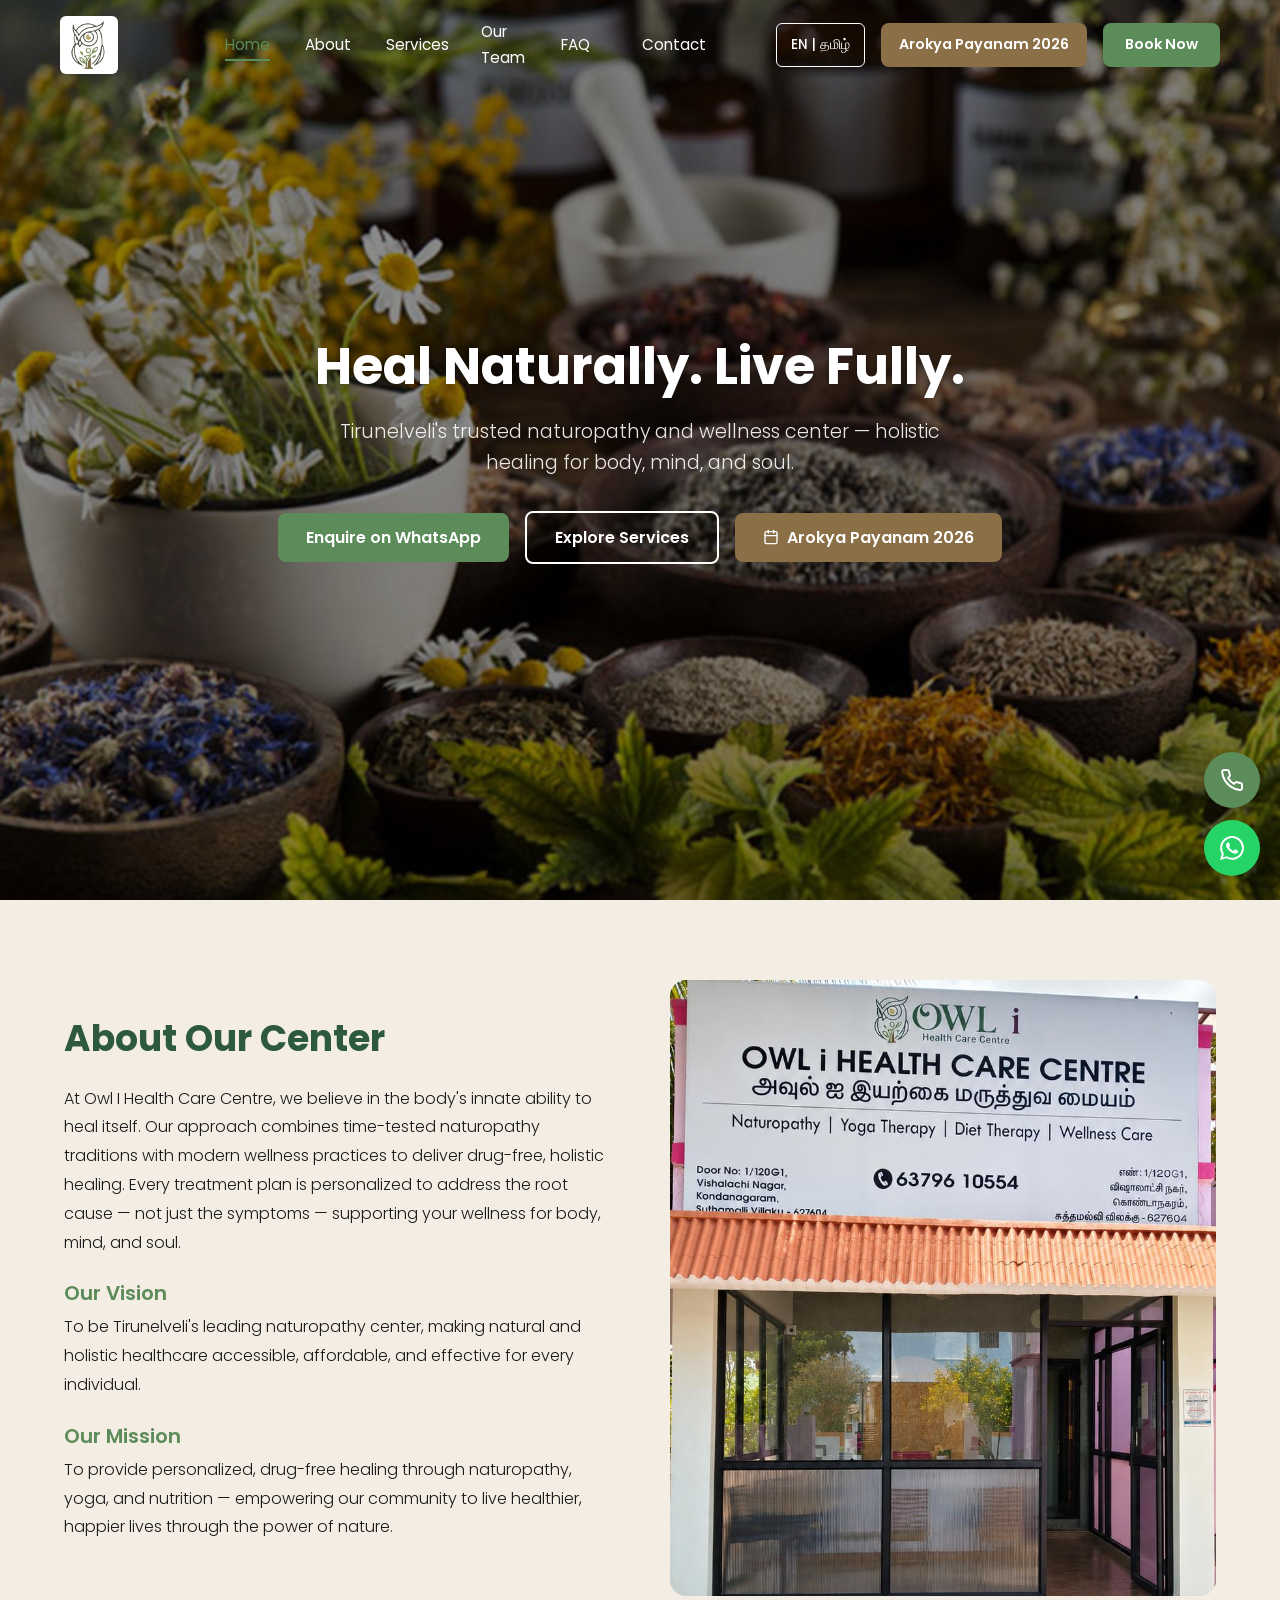
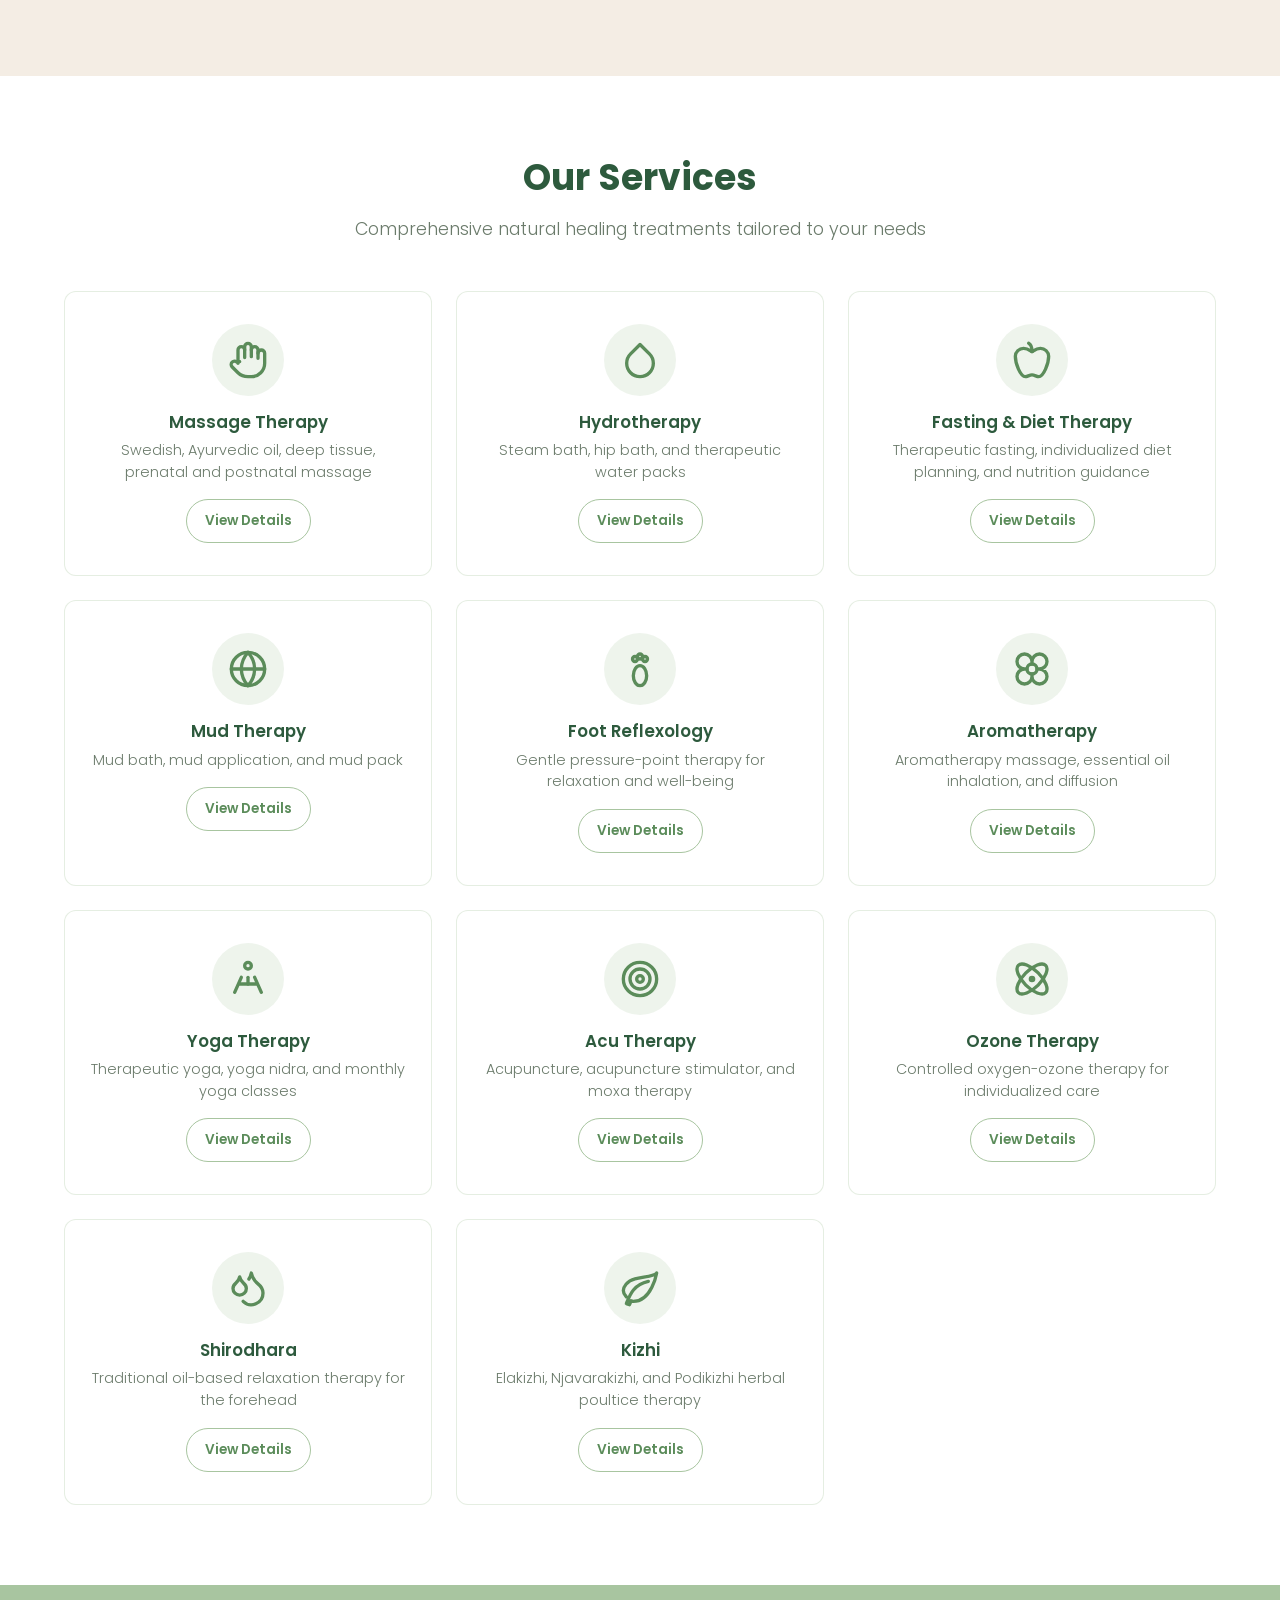
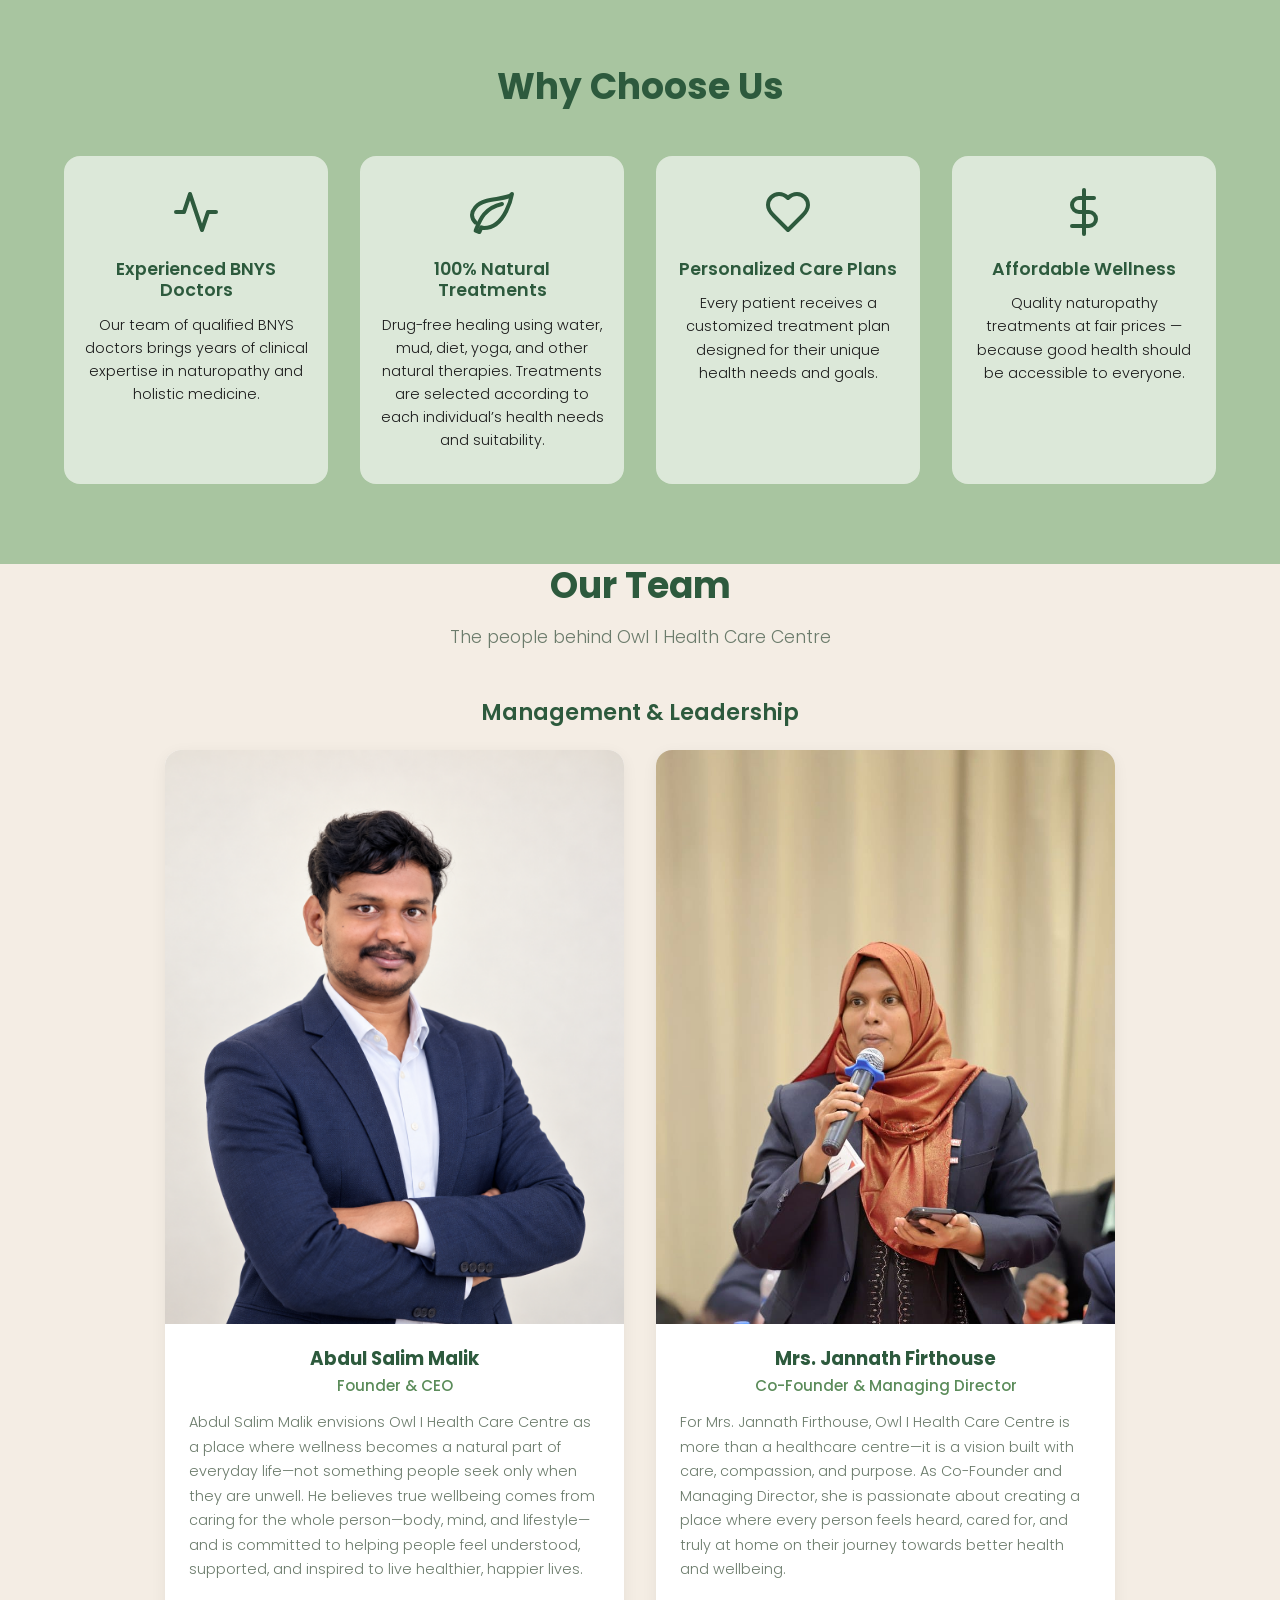
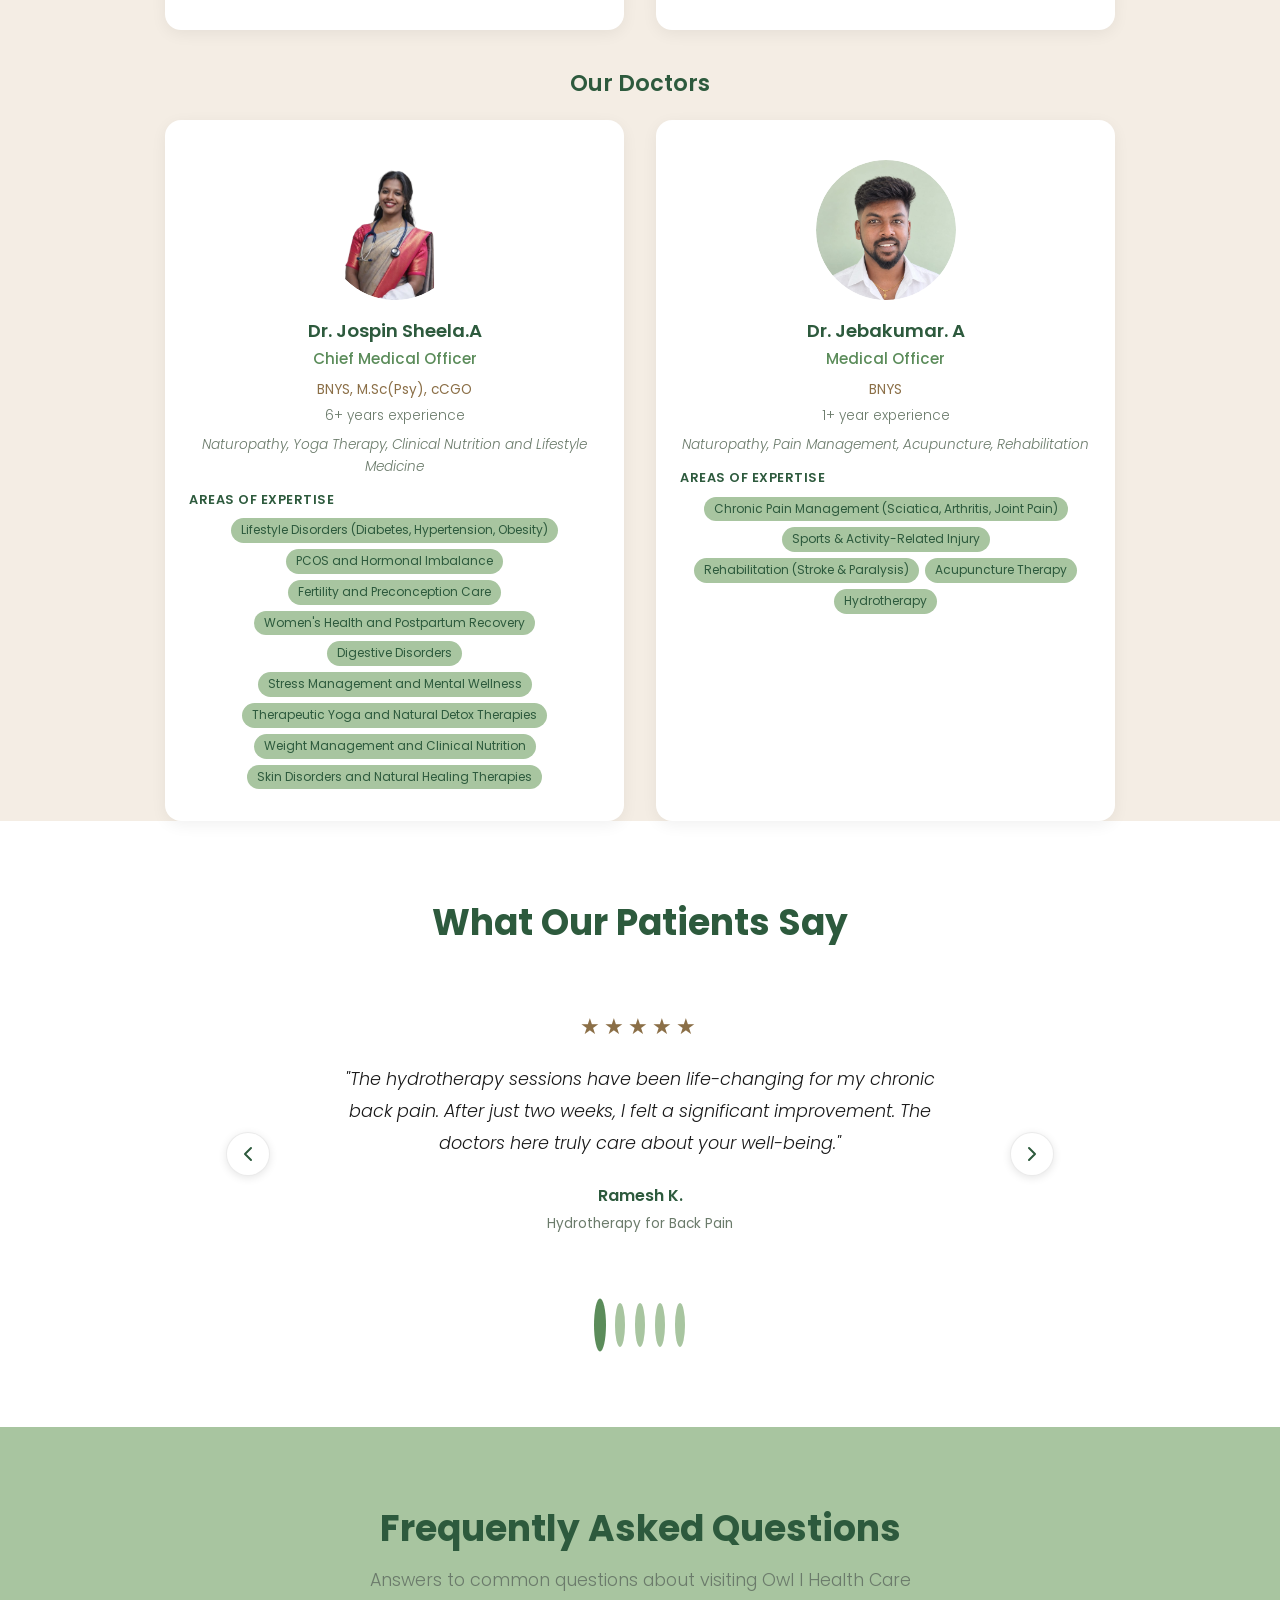
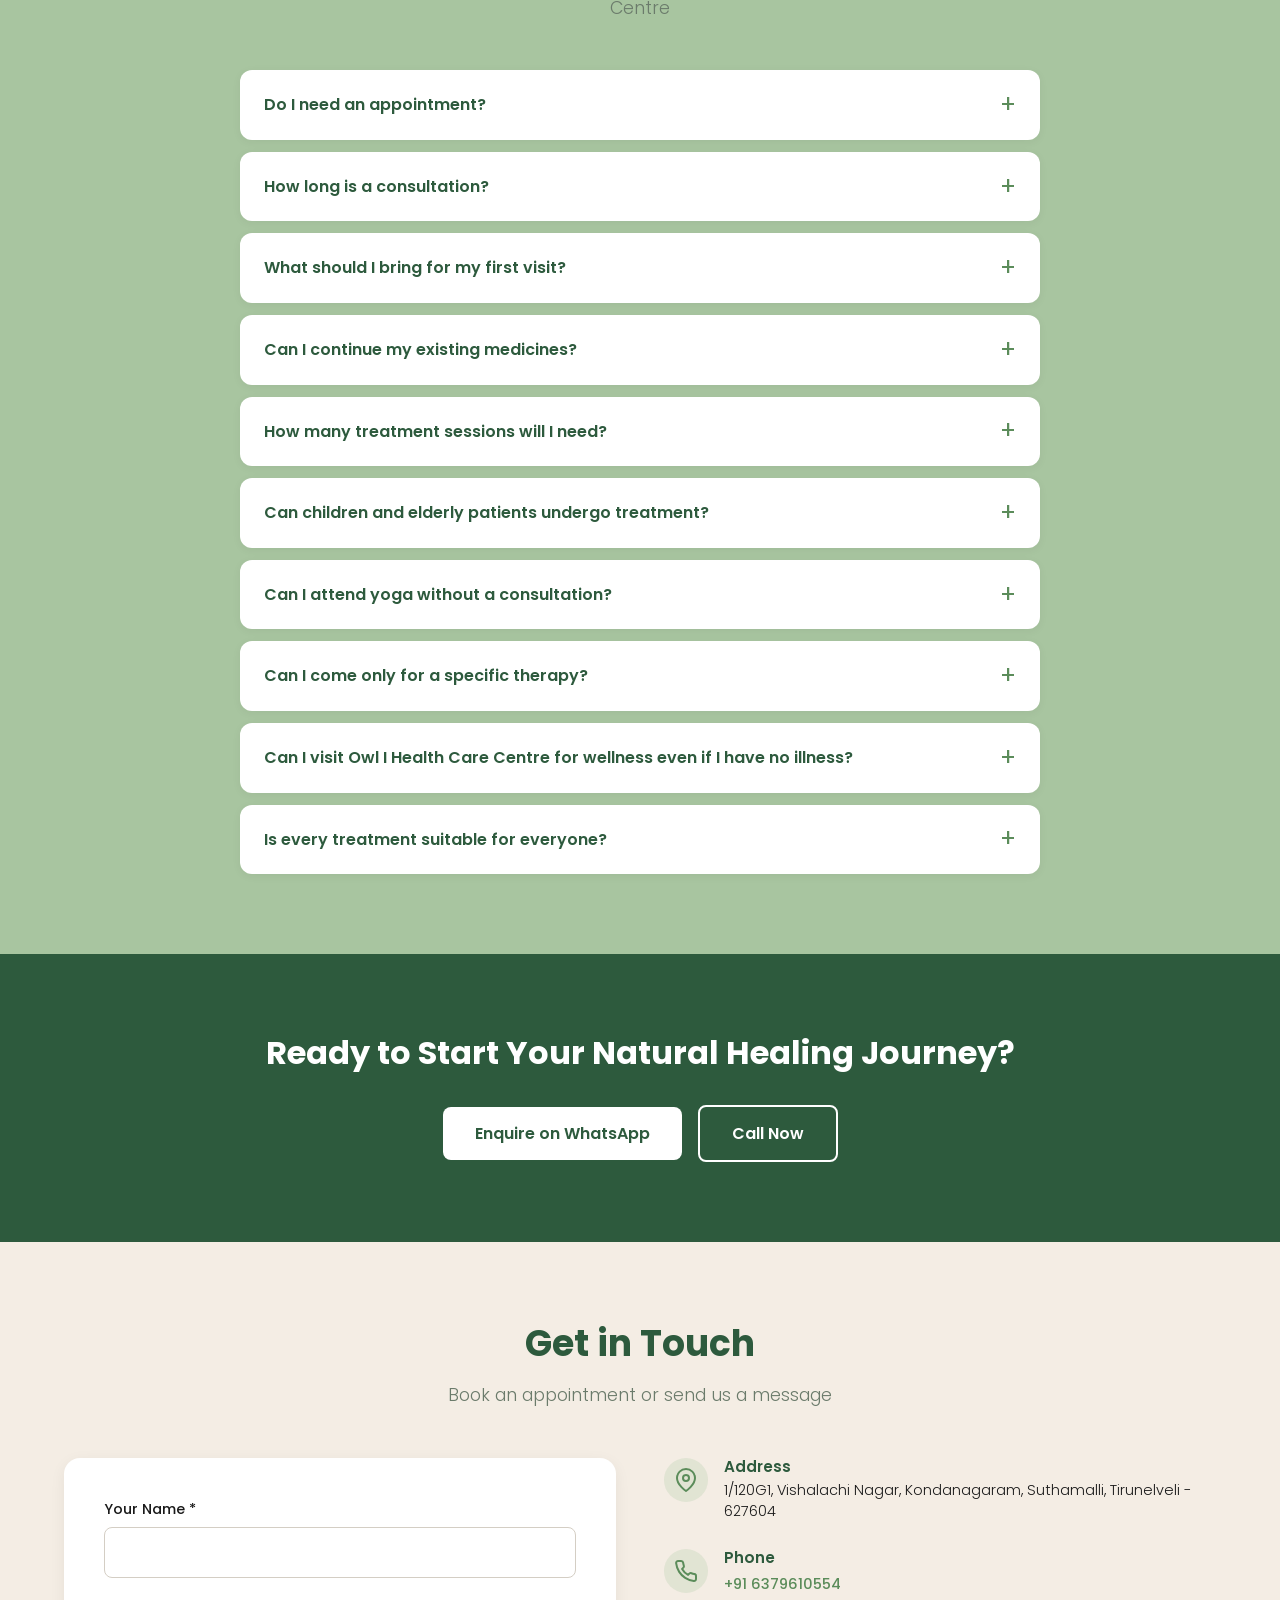
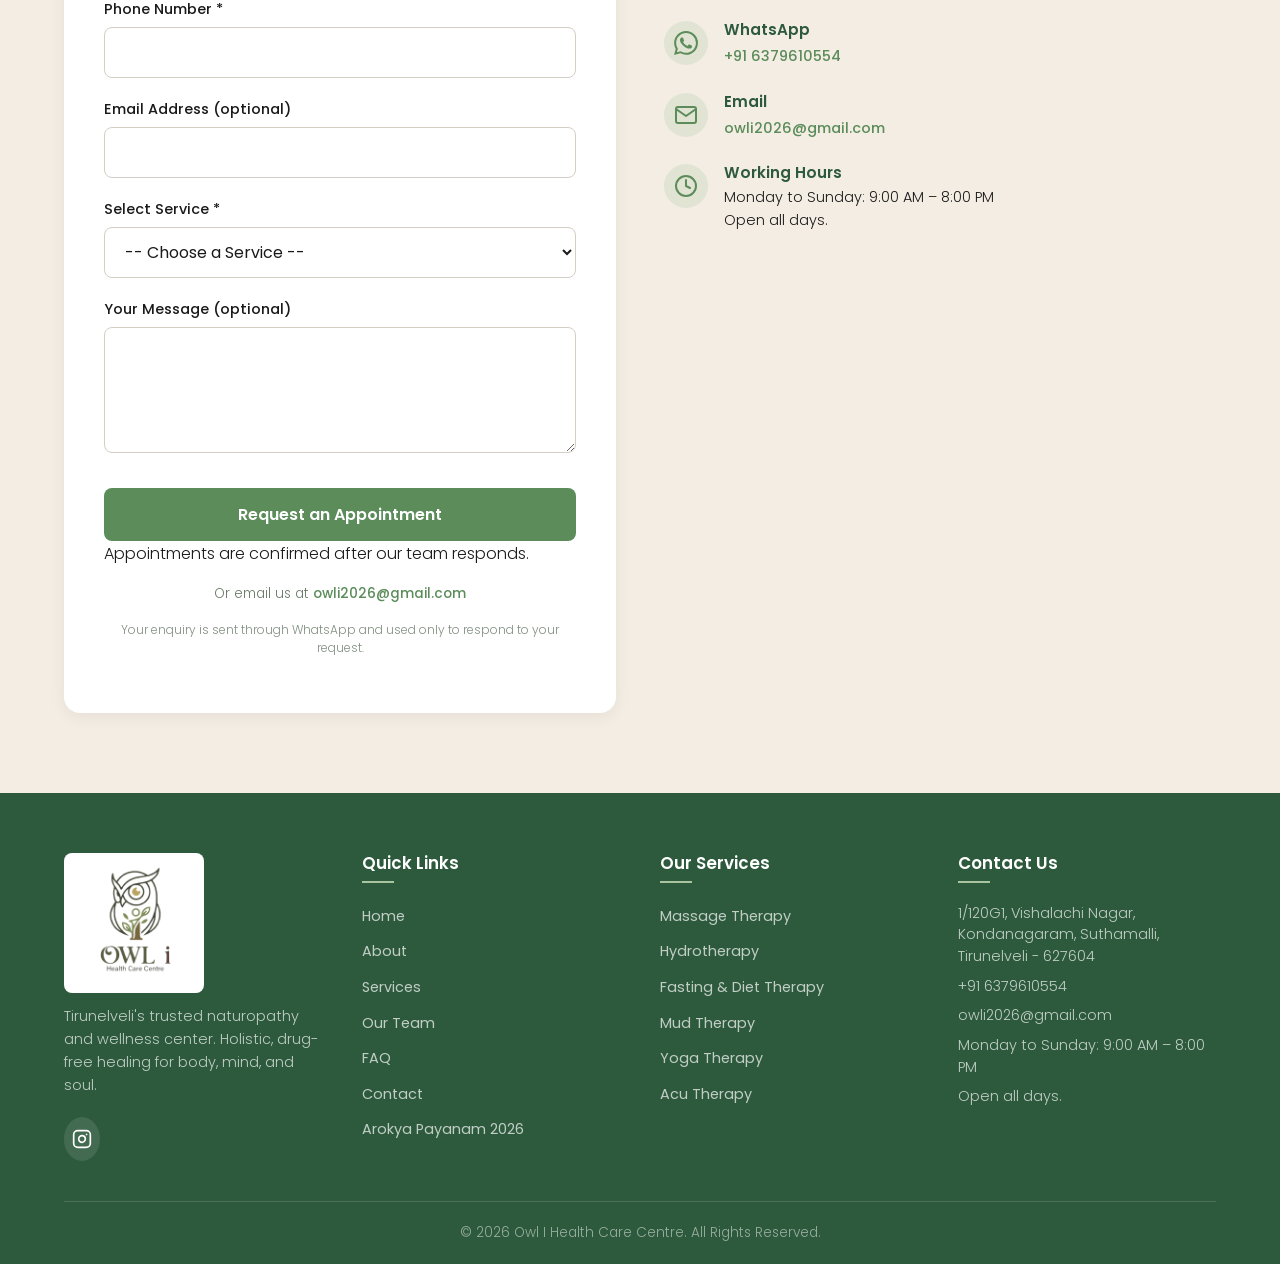
==== index.html @ a05bbc39 "Waiting box: check-status-only (reopen link removed); fix invisible white-on-white secondary buttons" ====
<!DOCTYPE html>
<html lang="en">
<head>
  <!-- ============================================
       HEAD SECTION
       PURPOSE: Contains metadata, SEO tags, fonts,
                stylesheets, and structured data.
       NOTES: All meta tags follow Section 10 of
              CLAUDE.md for maximum SEO benefit.
       ============================================ -->

  <!-- Character encoding — UTF-8 supports English, Tamil, and special characters -->
  <meta charset="UTF-8">

  <!-- Makes the site responsive on mobile devices -->
  <meta name="viewport" content="width=device-width, initial-scale=1.0">

  <!-- Page title — appears in browser tab and search results -->
  <title>Owl I Health Care Centre | Naturopathy Clinic in Tirunelveli</title>

  <!-- SEO: Description shown in search engine results (under the title) -->
  <meta name="description" content="Tirunelveli's trusted naturopathy and wellness center. Drug-free natural treatments including Hydrotherapy, Yoga Therapy, Diet Therapy, Mud Therapy, and more.">

  <!-- SEO: Keywords help search engines understand the page topic -->
  <meta name="keywords" content="naturopathy clinic tirunelveli, natural healing, yoga therapy, hydrotherapy, mud therapy, wellness center tirunelveli, BNYS doctor tirunelveli">

  <!-- SEO: Canonical URL tells search engines the "official" URL for this page -->
  <link rel="canonical" href="https://owlihealthcare.com/">

  <!-- Open Graph tags — control how the page appears when shared on Facebook, LinkedIn, etc. -->
  <meta property="og:title" content="Owl I Health Care Centre | Naturopathy Clinic in Tirunelveli">
  <meta property="og:description" content="Tirunelveli's trusted naturopathy and wellness center. Drug-free natural treatments including Hydrotherapy, Yoga Therapy, Diet Therapy, Mud Therapy, and more.">
  <!-- [PLACEHOLDER] Replace with real OG image (1200x630px) -->
  <meta property="og:image" content="https://owlihealthcare.com/images/og-image.jpg">
  <meta property="og:url" content="https://owlihealthcare.com/">
  <meta property="og:type" content="website">

  <!-- Twitter Card tags — control how the page appears when shared on Twitter/X -->
  <meta name="twitter:card" content="summary_large_image">
  <meta name="twitter:title" content="Owl I Health Care Centre | Naturopathy Clinic in Tirunelveli">
  <meta name="twitter:description" content="Tirunelveli's trusted naturopathy and wellness center. Drug-free natural treatments including Hydrotherapy, Yoga Therapy, Diet Therapy, Mud Therapy, and more.">
  <!-- [PLACEHOLDER] Replace with real Twitter image (1200x630px) -->
  <meta name="twitter:image" content="https://owlihealthcare.com/images/og-image.jpg">

  <!-- Favicon — the small icon shown in the browser tab -->
  <link rel="icon" type="image/png" href="images/favicon.png">
  <link rel="apple-touch-icon" href="images/favicon.png">

  <!-- Google Fonts — Poppins for English text, Noto Sans Tamil for Tamil text -->
  <link rel="preconnect" href="https://fonts.googleapis.com">
  <link rel="preconnect" href="https://fonts.gstatic.com" crossorigin>
  <link href="https://fonts.googleapis.com/css2?family=Noto+Sans+Tamil:wght@300;400;600;700&family=Poppins:wght@300;400;600;700&display=swap" rel="stylesheet">

  <!-- Main stylesheet — colors, layout, components -->
  <link rel="stylesheet" href="css/styles.css">

  <!-- Responsive stylesheet — media queries for mobile/tablet/desktop -->
  <link rel="stylesheet" href="css/responsive.css">

  <!-- Event banner stylesheet — closable "Arokya Payanam 2026" popup (see js/event-banner.js).
       The ?v= query string busts stale browser/CDN caches whenever this file changes —
       bump it (e.g. v=3) any time event-banner.css is edited again. -->
  <link rel="stylesheet" href="css/event-banner.css?v=2">

  <!-- ============================================
       STRUCTURED DATA (JSON-LD)
       PURPOSE: Helps Google understand this is a
                medical business and display rich
                results (address, hours, phone, etc.)
       NOTES: Schema type is MedicalBusiness.
              Update details if clinic info changes.
       ============================================ -->
  <script type="application/ld+json">
  {
    "@context": "https://schema.org",
    "@type": "MedicalBusiness",
    "name": "Owl I Health Care Centre",
    "description": "Tirunelveli's trusted naturopathy and wellness centre. Drug-free natural treatments including Hydrotherapy, Yoga Therapy, Diet Therapy, Mud Therapy, and more.",
    "url": "https://owlihealthcare.com/",
    "telephone": "+916379610554",
    "email": "owli2026@gmail.com",
    "address": {
      "@type": "PostalAddress",
      "streetAddress": "1/120G1, Vishalachi Nagar, Kondanagaram, Suthamalli",
      "addressLocality": "Tirunelveli",
      "addressRegion": "Tamil Nadu",
      "postalCode": "627604",
      "addressCountry": "IN"
    },
    "openingHoursSpecification": [
      {
        "@type": "OpeningHoursSpecification",
        "dayOfWeek": ["Monday", "Tuesday", "Wednesday", "Thursday", "Friday", "Saturday", "Sunday"],
        "opens": "09:00",
        "closes": "20:00"
      }
    ],
    "priceRange": "₹₹"
  }
  </script>

  <!-- ============================================
       MONITORING: Site24x7 Real User Monitoring (RUM)
       PURPOSE: Performance monitoring for testing.
       Remove this script before going to production if no longer needed.
       ============================================ -->
  <script type="text/javascript">
  (function(w,d,s,r,k,h,m){
  	if(w.performance && w.performance.timing && w.performance.navigation && !w.s247r) {
  		w[r] = w[r] || function(){(w[r].q = w[r].q || []).push(arguments)};
  		h=d.createElement('script');h.async=true;h.setAttribute('src',s+k);
  		d.getElementsByTagName('head')[0].appendChild(h);
  		(m = window.onerror),(window.onerror = function (b, c, d, f, g) {
  		m && m(b, c, d, f, g),g || (g = new Error(b)),(w[r].q = w[r].q || []).push(["captureException",g]);})
  	}
  })(window,document,'//static.site24x7rum.in/beacon/site24x7rum-min.js?appKey=','s247r','ef1e6007c4f9ca249f39321ddf754a62');
  </script>
</head>

<body>
  <!-- ============================================
       SKIP TO MAIN CONTENT LINK
       PURPOSE: Accessibility feature that lets keyboard
                users skip past the navigation and jump
                straight to the main content.
       NOTES: This link is visually hidden but appears
              when focused (via keyboard Tab key).
       ============================================ -->
  <a href="#main-content" class="skip-link" data-i18n="skip_to_content">Skip to main content</a>

  <!-- ============================================
       SECTION 1: HEADER / NAVIGATION
       PURPOSE: Site logo, navigation links, language
                toggle, and "Book Now" CTA button.
       NOTES: Becomes sticky on scroll with a subtle
              box-shadow. Mobile uses a hamburger menu
              that opens a slide-in drawer.
       ============================================ -->
  <header id="header" role="banner">
    <nav aria-label="Main navigation">
      <div class="nav-container">

        <!-- Logo — favicon image + brand text on mobile, favicon only on desktop -->
        <a href="#hero" class="logo" aria-label="Owl I Health Care Centre - Home">
          <img src="images/favicon.png" alt="Owl I Health Care Centre" class="header-logo-img">
          <span class="mobile-brand-text" data-i18n="mobile_brand_text">Owl I Health Care Centre</span>
        </a>

        <!-- Main navigation links — each scrolls to its section -->
        <ul class="nav-links" id="nav-links" role="menubar">
          <li role="none"><a href="#hero" role="menuitem" data-i18n="nav_home">Home</a></li>
          <li role="none"><a href="#about" role="menuitem" data-i18n="nav_about">About</a></li>
          <li role="none"><a href="#services" role="menuitem" data-i18n="nav_services">Services</a></li>
          <li role="none"><a href="#team" role="menuitem" data-i18n="nav_team">Our Team</a></li>
          <li role="none"><a href="#faq" role="menuitem" data-i18n="nav_faq">FAQ</a></li>
          <li role="none"><a href="#contact" role="menuitem" data-i18n="nav_contact">Contact</a></li>
        </ul>

        <!-- Right side: language toggle + Book Now button -->
        <div class="nav-actions">
          <!-- Language toggle button — switches between English and Tamil -->
          <button class="lang-toggle" id="lang-toggle" aria-label="Toggle language between English and Tamil">
            <span>EN | தமிழ்</span>
          </button>

          <!-- Event link — distinct accent color so it stands out from Book Now -->
          <a href="events/" class="btn btn-event nav-event" data-i18n="ev_nav_event">Arokya Payanam 2026</a>

          <!-- Book Now CTA — scrolls to contact/booking section -->
          <a href="#contact" class="btn btn-primary nav-cta" data-i18n="nav_book_now">Book Now</a>
        </div>

        <!-- Hamburger menu button — visible only on mobile -->
        <button class="hamburger" id="hamburger" aria-label="Open navigation menu" aria-expanded="false" aria-controls="nav-links">
          <span class="hamburger-line"></span>
          <span class="hamburger-line"></span>
          <span class="hamburger-line"></span>
        </button>

      </div>
    </nav>
  </header>

  <!-- ============================================
       MAIN CONTENT AREA
       PURPOSE: Wraps all page sections. The "Skip
                to main content" link jumps here.
       ============================================ -->
  <main id="main-content">

    <!-- ============================================
         SECTION 2: HERO
         PURPOSE: Full-screen first impression with
                  headline, subheading, and two CTA
                  buttons. Sets the tone for the site.
         NOTES: Background will be a real clinic photo.
                Currently uses a placeholder gradient.
                Dark overlay ensures text is readable.
         ============================================ -->
    <section id="hero" aria-label="Welcome banner">
      <!-- [PLACEHOLDER] Replace hero-video.mp4 with real clinic video (recommended: 15-30 seconds, 1920x1080, under 10MB) -->
      <video autoplay muted loop playsinline preload="metadata" class="hero-video" poster="images/hero/hero-poster.jpg">
        <source src="images/hero/hero-video.mp4" type="video/mp4">
      </video>
      <div class="hero-overlay">
        <div class="hero-content">
          <!-- Main headline -->
          <h1 data-i18n="hero_heading">Heal Naturally. Live Fully.</h1>

          <!-- Subheading with clinic description -->
          <p class="hero-subtitle" data-i18n="hero_subheading">Tirunelveli's trusted naturopathy and wellness center — holistic healing for body, mind, and soul.</p>

          <!-- Two CTA buttons side by side -->
          <div class="hero-ctas">
            <!-- Book Appointment opens WhatsApp -->
            <a href="https://wa.me/916379610554?text=Hi!%20I'd%20like%20to%20enquire%20about%20your%20services." class="btn btn-primary" target="_blank" rel="noopener noreferrer" data-i18n="hero_cta_book">Enquire on WhatsApp</a>

            <!-- Explore Services scrolls down to services section -->
            <a href="#services" class="btn btn-secondary" data-i18n="hero_cta_explore">Explore Services</a>

            <!-- Links to the Arokya Payanam 2026 event page (events/index.html) —
                 a persistent way to reach it besides the closable popup/nav link -->
            <a href="events/" class="btn btn-event">
              <svg width="16" height="16" viewBox="0 0 24 24" fill="none" stroke="currentColor" stroke-width="2" stroke-linecap="round" stroke-linejoin="round" aria-hidden="true">
                <rect x="3" y="4" width="18" height="18" rx="2" ry="2"/>
                <line x1="16" y1="2" x2="16" y2="6"/>
                <line x1="8" y1="2" x2="8" y2="6"/>
                <line x1="3" y1="10" x2="21" y2="10"/>
              </svg>
              <span data-i18n="hero_cta_event">Arokya Payanam 2026</span>
            </a>
          </div>
        </div>
      </div>
    </section>

    <!-- ============================================
         SECTION 3: ABOUT
         PURPOSE: Introduces the clinic's philosophy,
                  vision, and mission. Two-column
                  layout with text and an image.
         NOTES: Image placeholder needs to be replaced
                with a real clinic interior photo.
         ============================================ -->
    <section id="about" aria-labelledby="about-heading">
      <div class="container">
        <div class="about-grid">

          <!-- Left column: text content -->
          <div class="about-text animate-on-scroll">
            <h2 id="about-heading" data-i18n="about_heading">About Our Center</h2>
            <p data-i18n="about_philosophy">At Owl I Health Care Centre, we believe in the body's innate ability to heal itself. Our approach combines time-tested naturopathy traditions with modern wellness practices to deliver drug-free, holistic healing. Every treatment plan is personalized to address the root cause — not just the symptoms — supporting your wellness for body, mind, and soul.</p>

            <h3 data-i18n="about_vision_title">Our Vision</h3>
            <p data-i18n="about_vision">To be Tirunelveli's leading naturopathy center, making natural and holistic healthcare accessible, affordable, and effective for every individual.</p>

            <h3 data-i18n="about_mission_title">Our Mission</h3>
            <p data-i18n="about_mission">To provide personalized, drug-free healing through naturopathy, yoga, and nutrition — empowering our community to live healthier, happier lives through the power of nature.</p>
          </div>

          <!-- Right column: clinic photo -->
          <div class="about-image animate-on-scroll">
            <img src="images/about/clinic-interior.png" alt="Owl I Health Care Centre - clinic interior" class="about-img" loading="lazy">
          </div>

        </div>

        </div>
    </section>

    <!-- ============================================
         SECTION 4: SERVICES
         PURPOSE: Showcases all 15 naturopathy services
                  offered by the clinic. Displayed in a
                  responsive grid of cards.
         NOTES: Each card has an icon, title, and short
                description. Hover effect lifts the card.
                Grid: 3 col desktop, 2 tablet, 1 mobile.
         ============================================ -->
    <section id="services" aria-labelledby="services-heading">
      <div class="container">
        <h2 id="services-heading" data-i18n="services_heading">Our Services</h2>
        <p class="section-subtitle" data-i18n="services_subtitle">Comprehensive natural healing treatments tailored to your needs</p>

        <div class="services-grid">

          <!-- Service 1: Massage Therapy -->
          <div class="service-card animate-on-scroll">
            <div class="service-icon" aria-hidden="true">
              <!-- Hand icon for Massage -->
              <svg width="40" height="40" viewBox="0 0 24 24" fill="none" stroke="currentColor" stroke-width="2" stroke-linecap="round" stroke-linejoin="round">
                <path d="M18 11V6a2 2 0 0 0-2-2v0a2 2 0 0 0-2 2v0"/>
                <path d="M14 10V4a2 2 0 0 0-2-2v0a2 2 0 0 0-2 2v2"/>
                <path d="M10 10.5V6a2 2 0 0 0-2-2v0a2 2 0 0 0-2 2v8"/>
                <path d="M18 8a2 2 0 1 1 4 0v6a8 8 0 0 1-8 8h-2c-2.8 0-4.5-.86-5.99-2.34l-3.6-3.6a2 2 0 0 1 2.83-2.82L7 13"/>
              </svg>
            </div>
            <h3 data-i18n="service_1_title">Massage Therapy</h3>
            <p data-i18n="service_1_desc">Swedish, Ayurvedic oil, deep tissue, prenatal and postnatal massage</p>
          </div>

          <!-- Service 2: Hydrotherapy -->
          <div class="service-card animate-on-scroll">
            <div class="service-icon" aria-hidden="true">
              <!-- Water/droplet icon for Hydrotherapy -->
              <svg width="40" height="40" viewBox="0 0 24 24" fill="none" stroke="currentColor" stroke-width="2" stroke-linecap="round" stroke-linejoin="round">
                <path d="M12 2.69l5.66 5.66a8 8 0 1 1-11.31 0z"/>
              </svg>
            </div>
            <h3 data-i18n="service_2_title">Hydrotherapy</h3>
            <p data-i18n="service_2_desc">Steam bath, hip bath, and therapeutic water packs</p>
          </div>

          <!-- Service 3: Fasting & Diet Therapy -->
          <div class="service-card animate-on-scroll">
            <div class="service-icon" aria-hidden="true">
              <!-- Apple icon for Fasting & Diet Therapy -->
              <svg width="40" height="40" viewBox="0 0 24 24" fill="none" stroke="currentColor" stroke-width="2" stroke-linecap="round" stroke-linejoin="round">
                <path d="M12 20.94c1.5 0 2.75 1.06 4 1.06 3 0 6-8 6-12.22A4.91 4.91 0 0 0 17 5c-2.22 0-4 1.44-5 2-1-.56-2.78-2-5-2a4.9 4.9 0 0 0-5 4.78C2 14 5 22 8 22c1.25 0 2.5-1.06 4-1.06z"/>
                <path d="M10 2c1 .5 2 2 2 5"/>
              </svg>
            </div>
            <h3 data-i18n="service_3_title">Fasting &amp; Diet Therapy</h3>
            <p data-i18n="service_3_desc">Therapeutic fasting, individualized diet planning, and nutrition guidance</p>
          </div>

          <!-- Service 4: Mud Therapy -->
          <div class="service-card animate-on-scroll">
            <div class="service-icon" aria-hidden="true">
              <!-- Earth/globe icon for Mud Therapy -->
              <svg width="40" height="40" viewBox="0 0 24 24" fill="none" stroke="currentColor" stroke-width="2" stroke-linecap="round" stroke-linejoin="round">
                <circle cx="12" cy="12" r="10"/>
                <path d="M2 12h20"/>
                <path d="M12 2a15.3 15.3 0 0 1 4 10 15.3 15.3 0 0 1-4 10 15.3 15.3 0 0 1-4-10 15.3 15.3 0 0 1 4-10z"/>
              </svg>
            </div>
            <h3 data-i18n="service_4_title">Mud Therapy</h3>
            <p data-i18n="service_4_desc">Mud bath, mud application, and mud pack</p>
          </div>

          <!-- Service 5: Foot Reflexology -->
          <div class="service-card animate-on-scroll">
            <div class="service-icon" aria-hidden="true">
              <!-- Footprint icon for Foot Reflexology -->
              <svg width="40" height="40" viewBox="0 0 24 24" fill="none" stroke="currentColor" stroke-width="2" stroke-linecap="round" stroke-linejoin="round">
                <ellipse cx="12" cy="16" rx="4" ry="6"/>
                <circle cx="9" cy="6" r="1.5"/>
                <circle cx="12" cy="4.5" r="1.5"/>
                <circle cx="15" cy="6" r="1.5"/>
              </svg>
            </div>
            <h3 data-i18n="service_5_title">Foot Reflexology</h3>
            <p data-i18n="service_5_desc">Gentle pressure-point therapy for relaxation and well-being</p>
          </div>

          <!-- Service 6: Aromatherapy -->
          <div class="service-card animate-on-scroll">
            <div class="service-icon" aria-hidden="true">
              <!-- Flower icon for Aromatherapy -->
              <svg width="40" height="40" viewBox="0 0 24 24" fill="none" stroke="currentColor" stroke-width="2" stroke-linecap="round" stroke-linejoin="round">
                <path d="M12 7.5a4.5 4.5 0 1 1 4.5 4.5M12 7.5A4.5 4.5 0 1 0 7.5 12M12 7.5V9m-4.5 3a4.5 4.5 0 1 0 4.5 4.5M7.5 12H9m7.5 0a4.5 4.5 0 1 1-4.5 4.5m4.5-4.5H15m-3 4.5V15"/>
                <circle cx="12" cy="12" r="3"/>
              </svg>
            </div>
            <h3 data-i18n="service_6_title">Aromatherapy</h3>
            <p data-i18n="service_6_desc">Aromatherapy massage, essential oil inhalation, and diffusion</p>
          </div>

          <!-- Service 7: Yoga Therapy -->
          <div class="service-card animate-on-scroll">
            <div class="service-icon" aria-hidden="true">
              <!-- Person/stretch icon for Yoga -->
              <svg width="40" height="40" viewBox="0 0 24 24" fill="none" stroke="currentColor" stroke-width="2" stroke-linecap="round" stroke-linejoin="round">
                <circle cx="12" cy="4" r="2"/>
                <path d="M4 20l4-9"/>
                <path d="M20 20l-4-9"/>
                <path d="M12 11v4"/>
                <path d="M7 15h10"/>
              </svg>
            </div>
            <h3 data-i18n="service_7_title">Yoga Therapy</h3>
            <p data-i18n="service_7_desc">Therapeutic yoga, yoga nidra, and monthly yoga classes</p>
          </div>

          <!-- Service 8: Acu Therapy -->
          <div class="service-card animate-on-scroll">
            <div class="service-icon" aria-hidden="true">
              <!-- Target/crosshair icon for Acu Therapy -->
              <svg width="40" height="40" viewBox="0 0 24 24" fill="none" stroke="currentColor" stroke-width="2" stroke-linecap="round" stroke-linejoin="round">
                <circle cx="12" cy="12" r="10"/>
                <circle cx="12" cy="12" r="6"/>
                <circle cx="12" cy="12" r="2"/>
              </svg>
            </div>
            <h3 data-i18n="service_8_title">Acu Therapy</h3>
            <p data-i18n="service_8_desc">Acupuncture, acupuncture stimulator, and moxa therapy</p>
          </div>

          <!-- Service 9: Ozone Therapy -->
          <div class="service-card animate-on-scroll">
            <div class="service-icon" aria-hidden="true">
              <!-- Atom icon for Ozone Therapy -->
              <svg width="40" height="40" viewBox="0 0 24 24" fill="none" stroke="currentColor" stroke-width="2" stroke-linecap="round" stroke-linejoin="round">
                <circle cx="12" cy="12" r="1"/>
                <path d="M20.2 20.2c2.04-2.03.02-7.36-4.5-11.9-4.54-4.52-9.87-6.54-11.9-4.5-2.04 2.03-.02 7.36 4.5 11.9 4.54 4.52 9.87 6.54 11.9 4.5Z"/>
                <path d="M15.7 15.7c4.52-4.54 6.54-9.87 4.5-11.9-2.03-2.04-7.36-.02-11.9 4.5-4.52 4.54-6.54 9.87-4.5 11.9 2.03 2.04 7.36.02 11.9-4.5Z"/>
              </svg>
            </div>
            <h3 data-i18n="service_9_title">Ozone Therapy</h3>
            <p data-i18n="service_9_desc">Controlled oxygen-ozone therapy for individualized care</p>
          </div>

          <!-- Service 10: Shirodhara -->
          <div class="service-card animate-on-scroll">
            <div class="service-icon" aria-hidden="true">
              <!-- Droplets icon for Shirodhara -->
              <svg width="40" height="40" viewBox="0 0 24 24" fill="none" stroke="currentColor" stroke-width="2" stroke-linecap="round" stroke-linejoin="round">
                <path d="M7 16.3c2.2 0 4-1.83 4-4.05 0-1.16-.57-2.26-1.71-3.19S7.29 6.75 7 5.3c-.29 1.45-1.14 2.84-2.29 3.76S3 11.1 3 12.25c0 2.22 1.8 4.05 4 4.05z"/>
                <path d="M12.56 6.6A10.97 10.97 0 0 0 14 3.02c.5 2.5 2 4.9 4 6.5s3 3.5 3 5.5a6.98 6.98 0 0 1-11.91 4.97"/>
              </svg>
            </div>
            <h3 data-i18n="service_10_title">Shirodhara</h3>
            <p data-i18n="service_10_desc">Traditional oil-based relaxation therapy for the forehead</p>
          </div>

          <!-- Service 11: Kizhi -->
          <div class="service-card animate-on-scroll">
            <div class="service-icon" aria-hidden="true">
              <!-- Leaf icon for Kizhi herbal poultice -->
              <svg width="40" height="40" viewBox="0 0 24 24" fill="none" stroke="currentColor" stroke-width="2" stroke-linecap="round" stroke-linejoin="round">
                <path d="M17 8C8 10 5.9 16.17 3.82 21.34l1.89.66.95-2.3c.48.17.98.3 1.34.3C19 20 22 3 22 3c-1 2-8 2.25-13 3.5S2 11.5 2 13.5s1.75 3.75 1.75 3.75"/>
              </svg>
            </div>
            <h3 data-i18n="service_11_title">Kizhi</h3>
            <p data-i18n="service_11_desc">Elakizhi, Njavarakizhi, and Podikizhi herbal poultice therapy</p>
          </div>

        </div>
      </div>
    </section>

    <!-- ============================================
         SECTION 5: WHY CHOOSE US
         PURPOSE: Highlights 4 key reasons to choose
                  this clinic over others.
         NOTES: Light green background section.
                Grid: 4 col desktop, 2x2 tablet, stacked mobile.
         ============================================ -->
    <section id="why-us" aria-labelledby="why-us-heading">
      <div class="container">
        <h2 id="why-us-heading" data-i18n="why_us_heading">Why Choose Us</h2>

        <div class="why-us-grid">

          <!-- Reason 1: Experienced Doctors -->
          <div class="why-us-card animate-on-scroll">
            <div class="why-us-icon" aria-hidden="true">
              <svg width="48" height="48" viewBox="0 0 24 24" fill="none" stroke="currentColor" stroke-width="2" stroke-linecap="round" stroke-linejoin="round">
                <path d="M22 12h-4l-3 9L9 3l-3 9H2"/>
              </svg>
            </div>
            <h3 data-i18n="why_us_1_title">Experienced BNYS Doctors</h3>
            <p data-i18n="why_us_1_desc">Our team of qualified BNYS doctors brings years of clinical expertise in naturopathy and holistic medicine.</p>
          </div>

          <!-- Reason 2: Natural Treatments -->
          <div class="why-us-card animate-on-scroll">
            <div class="why-us-icon" aria-hidden="true">
              <svg width="48" height="48" viewBox="0 0 24 24" fill="none" stroke="currentColor" stroke-width="2" stroke-linecap="round" stroke-linejoin="round">
                <path d="M17 8C8 10 5.9 16.17 3.82 21.34l1.89.66.95-2.3c.48.17.98.3 1.34.3C19 20 22 3 22 3c-1 2-8 2.25-13 3.5S2 11.5 2 13.5s1.75 3.75 1.75 3.75"/>
              </svg>
            </div>
            <h3 data-i18n="why_us_2_title">100% Natural Treatments</h3>
            <p data-i18n="why_us_2_desc">Drug-free healing using water, mud, diet, yoga, and other natural therapies. Treatments are selected according to each individual’s health needs and suitability.</p>
          </div>

          <!-- Reason 3: Personalized Care -->
          <div class="why-us-card animate-on-scroll">
            <div class="why-us-icon" aria-hidden="true">
              <svg width="48" height="48" viewBox="0 0 24 24" fill="none" stroke="currentColor" stroke-width="2" stroke-linecap="round" stroke-linejoin="round">
                <path d="M19 14c1.49-1.46 3-3.21 3-5.5A5.5 5.5 0 0 0 16.5 3c-1.76 0-3 .5-4.5 2-1.5-1.5-2.74-2-4.5-2A5.5 5.5 0 0 0 2 8.5c0 2.3 1.5 4.05 3 5.5l7 7Z"/>
              </svg>
            </div>
            <h3 data-i18n="why_us_3_title">Personalized Care Plans</h3>
            <p data-i18n="why_us_3_desc">Every patient receives a customized treatment plan designed for their unique health needs and goals.</p>
          </div>

          <!-- Reason 4: Affordable Wellness -->
          <div class="why-us-card animate-on-scroll">
            <div class="why-us-icon" aria-hidden="true">
              <svg width="48" height="48" viewBox="0 0 24 24" fill="none" stroke="currentColor" stroke-width="2" stroke-linecap="round" stroke-linejoin="round">
                <line x1="12" y1="1" x2="12" y2="23"/>
                <path d="M17 5H9.5a3.5 3.5 0 0 0 0 7h5a3.5 3.5 0 0 1 0 7H6"/>
              </svg>
            </div>
            <h3 data-i18n="why_us_4_title">Affordable Wellness</h3>
            <p data-i18n="why_us_4_desc">Quality naturopathy treatments at fair prices — because good health should be accessible to everyone.</p>
          </div>

        </div>
      </div>
    </section>

    <!-- ============================================
         SECTION 6: DOCTORS
         PURPOSE: Introduces the clinic's medical team
                  with profile cards.
         NOTES: 2 doctors — real data. Layout: 2 cards
                side by side on desktop, stacked on mobile.
         ============================================ -->
    <section id="team" aria-labelledby="team-heading">
      <div class="container">
        <h2 id="team-heading" data-i18n="team_heading">Our Team</h2>
        <p class="section-subtitle" data-i18n="team_subtitle">The people behind Owl I Health Care Centre</p>

        <!-- Management & Leadership -->
        <h3 class="team-subheading" data-i18n="team_management_heading">Management &amp; Leadership</h3>
        <div class="leadership-grid">

          <!-- Leader 1: Founder & CEO -->
          <div class="leader-card animate-on-scroll">
            <div class="leader-photo">
              <img src="images/leadership/ceo.png" alt="Abdul Salim Malik - Founder & CEO" class="leader-img">
            </div>
            <div class="leader-info">
              <h4 data-i18n="leader_1_name">Abdul Salim Malik</h4>
              <p class="leader-role" data-i18n="leader_1_role">Founder &amp; CEO</p>
              <p class="leader-bio" data-i18n="leader_1_bio">Abdul Salim Malik envisions Owl I Health Care Centre as a place where wellness becomes a natural part of everyday life—not something people seek only when they are unwell. He believes true wellbeing comes from caring for the whole person—body, mind, and lifestyle—and is committed to helping people feel understood, supported, and inspired to live healthier, happier lives.</p>
            </div>
          </div>

          <!-- Leader 2: Co-Founder & Managing Director -->
          <div class="leader-card animate-on-scroll">
            <div class="leader-photo">
              <img src="images/leadership/md.jpeg" alt="Mrs. Jannath Firthouse - Co-Founder & Managing Director" class="leader-img">
            </div>
            <div class="leader-info">
              <h4 data-i18n="leader_2_name">Mrs. Jannath Firthouse</h4>
              <p class="leader-role" data-i18n="leader_2_role">Co-Founder &amp; Managing Director</p>
              <p class="leader-bio" data-i18n="leader_2_bio">For Mrs. Jannath Firthouse, Owl I Health Care Centre is more than a healthcare centre—it is a vision built with care, compassion, and purpose. As Co-Founder and Managing Director, she is passionate about creating a place where every person feels heard, cared for, and truly at home on their journey towards better health and wellbeing.</p>
            </div>
          </div>

        </div>

        <!-- Doctors -->
        <h3 class="team-subheading" data-i18n="team_doctors_heading">Our Doctors</h3>
        <div class="doctors-grid">

          <!-- Doctor 1: Chief Medical Officer -->
          <div class="doctor-card animate-on-scroll">
            <div class="doctor-photo">
              <img src="images/doctors/doctor1.png" alt="Dr. Jospin Sheela.A - Chief Medical Officer" class="doctor-img">
            </div>
            <div class="doctor-info">
              <h3 data-i18n="doctor_1_name">Dr. Jospin Sheela.A</h3>
              <p class="doctor-role" data-i18n="doctor_1_role">Chief Medical Officer</p>
              <p class="doctor-qualification" data-i18n="doctor_1_qualification">BNYS, M.Sc(Psy), cCGO</p>
              <p class="doctor-experience" data-i18n="doctor_1_experience">6+ years experience</p>
              <p class="doctor-specialization" data-i18n="doctor_1_specialization">Naturopathy, Yoga Therapy, Clinical Nutrition and Lifestyle Medicine</p>
              <div class="doctor-expertise">
                <p class="expertise-title" data-i18n="doctor_expertise_title">Areas of Expertise</p>
                <ul class="expertise-tags">
                  <li data-i18n="doctor_1_exp_1">Lifestyle Disorders (Diabetes, Hypertension, Obesity)</li>
                  <li data-i18n="doctor_1_exp_2">PCOS and Hormonal Imbalance</li>
                  <li data-i18n="doctor_1_exp_3">Fertility and Preconception Care</li>
                  <li data-i18n="doctor_1_exp_4">Women's Health and Postpartum Recovery</li>
                  <li data-i18n="doctor_1_exp_5">Digestive Disorders</li>
                  <li data-i18n="doctor_1_exp_6">Stress Management and Mental Wellness</li>
                  <li data-i18n="doctor_1_exp_7">Therapeutic Yoga and Natural Detox Therapies</li>
                  <li data-i18n="doctor_1_exp_8">Weight Management and Clinical Nutrition</li>
                  <li data-i18n="doctor_1_exp_9">Skin Disorders and Natural Healing Therapies</li>
                </ul>
              </div>
            </div>
          </div>

          <!-- Doctor 2: Medical Officer -->
          <div class="doctor-card animate-on-scroll">
            <div class="doctor-photo">
              <img src="images/doctors/doctor2.jpeg" alt="Dr. Jebakumar A - Medical Officer" class="doctor-img">
            </div>
            <div class="doctor-info">
              <h3 data-i18n="doctor_2_name">Dr. Jebakumar. A</h3>
              <p class="doctor-role" data-i18n="doctor_2_role">Medical Officer</p>
              <p class="doctor-qualification" data-i18n="doctor_2_qualification">BNYS</p>
              <p class="doctor-experience" data-i18n="doctor_2_experience">1+ year experience</p>
              <p class="doctor-specialization" data-i18n="doctor_2_specialization">Naturopathy, Pain Management, Acupuncture, Rehabilitation</p>
              <div class="doctor-expertise">
                <p class="expertise-title" data-i18n="doctor_expertise_title">Areas of Expertise</p>
                <ul class="expertise-tags">
                  <li data-i18n="doctor_2_exp_1">Chronic Pain Management (Sciatica, Arthritis, Joint Pain)</li>
                  <li data-i18n="doctor_2_exp_2">Sports &amp; Activity-Related Injury</li>
                  <li data-i18n="doctor_2_exp_3">Rehabilitation (Stroke &amp; Paralysis)</li>
                  <li data-i18n="doctor_2_exp_4">Acupuncture Therapy</li>
                  <li data-i18n="doctor_2_exp_5">Hydrotherapy</li>
                </ul>
              </div>
            </div>
          </div>

        </div>
      </div>
    </section>

    <!-- ============================================
         SECTION 7: TESTIMONIALS
         PURPOSE: Shows patient testimonials in a
                  carousel that auto-rotates every 5s.
         NOTES: ALL TESTIMONIALS ARE PLACEHOLDER.
                Replace with real patient feedback.
                Carousel logic is in testimonials.js.
         ============================================ -->
    <!-- [PLACEHOLDER] Replace all testimonials with real patient feedback -->
    <section id="testimonials" aria-labelledby="testimonials-heading">
      <div class="container">
        <h2 id="testimonials-heading" data-i18n="testimonials_heading">What Our Patients Say</h2>

        <!-- Wrapper provides positioning context for side buttons on desktop -->
        <div class="testimonial-wrapper">

        <div class="testimonial-carousel" aria-label="Patient testimonials carousel">

          <!-- Testimonial slides container -->
          <div class="testimonial-track">

            <!-- [PLACEHOLDER] Replace with real testimonial -->
            <!-- Testimonial 1 -->
            <div class="testimonial-slide" role="group" aria-label="Testimonial 1 of 5">
              <div class="testimonial-stars" aria-label="5 out of 5 stars">
                <span aria-hidden="true">&#9733;&#9733;&#9733;&#9733;&#9733;</span>
              </div>
              <blockquote>
                <p data-i18n="testimonial_1_quote">"The hydrotherapy sessions have been life-changing for my chronic back pain. After just two weeks, I felt a significant improvement. The doctors here truly care about your well-being."</p>
              </blockquote>
              <cite>
                <span class="testimonial-name" data-i18n="testimonial_1_name">Ramesh K.</span>
                <span class="testimonial-treatment" data-i18n="testimonial_1_treatment">Hydrotherapy for Back Pain</span>
              </cite>
            </div>

            <!-- [PLACEHOLDER] Replace with real testimonial -->
            <!-- Testimonial 2 -->
            <div class="testimonial-slide" role="group" aria-label="Testimonial 2 of 5">
              <div class="testimonial-stars" aria-label="5 out of 5 stars">
                <span aria-hidden="true">&#9733;&#9733;&#9733;&#9733;&#9733;</span>
              </div>
              <blockquote>
                <p data-i18n="testimonial_2_quote">"I came here for weight management and the personalized diet plan combined with yoga therapy helped me lose 12 kg in 3 months. Highly recommended!"</p>
              </blockquote>
              <cite>
                <span class="testimonial-name" data-i18n="testimonial_2_name">Priya S.</span>
                <span class="testimonial-treatment" data-i18n="testimonial_2_treatment">Weight Management Program</span>
              </cite>
            </div>

            <!-- [PLACEHOLDER] Replace with real testimonial -->
            <!-- Testimonial 3 -->
            <div class="testimonial-slide" role="group" aria-label="Testimonial 3 of 5">
              <div class="testimonial-stars" aria-label="5 out of 5 stars">
                <span aria-hidden="true">&#9733;&#9733;&#9733;&#9733;&#9733;</span>
              </div>
              <blockquote>
                <p data-i18n="testimonial_3_quote">"The mud therapy and naturopathy treatments helped manage my diabetes naturally. My sugar levels have been stable for months now without increasing medication."</p>
              </blockquote>
              <cite>
                <span class="testimonial-name" data-i18n="testimonial_3_name">Murugan V.</span>
                <span class="testimonial-treatment" data-i18n="testimonial_3_treatment">Diabetes Management</span>
              </cite>
            </div>

            <!-- [PLACEHOLDER] Replace with real testimonial -->
            <!-- Testimonial 4 -->
            <div class="testimonial-slide" role="group" aria-label="Testimonial 4 of 5">
              <div class="testimonial-stars" aria-label="5 out of 5 stars">
                <span aria-hidden="true">&#9733;&#9733;&#9733;&#9733;&#9733;</span>
              </div>
              <blockquote>
                <p data-i18n="testimonial_4_quote">"I suffered from severe stress and anxiety. The yoga therapy sessions and counseling at Owl I helped me find peace and balance again. Grateful to the entire team."</p>
              </blockquote>
              <cite>
                <span class="testimonial-name" data-i18n="testimonial_4_name">Lakshmi R.</span>
                <span class="testimonial-treatment" data-i18n="testimonial_4_treatment">Stress & Anxiety Management</span>
              </cite>
            </div>

            <!-- [PLACEHOLDER] Replace with real testimonial -->
            <!-- Testimonial 5 -->
            <div class="testimonial-slide" role="group" aria-label="Testimonial 5 of 5">
              <div class="testimonial-stars" aria-label="5 out of 5 stars">
                <span aria-hidden="true">&#9733;&#9733;&#9733;&#9733;&#9733;</span>
              </div>
              <blockquote>
                <p data-i18n="testimonial_5_quote">"The detox program was exactly what I needed. 14 days of complete rejuvenation — I left feeling like a new person. The facility is clean and the staff is wonderful."</p>
              </blockquote>
              <cite>
                <span class="testimonial-name" data-i18n="testimonial_5_name">Kavitha M.</span>
                <span class="testimonial-treatment" data-i18n="testimonial_5_treatment">14-Day Detox Program</span>
              </cite>
            </div>

          </div>

        </div>

        <!-- Carousel navigation buttons — outside the overflow container
             so they're always visible. Centered below on mobile,
             positioned on sides on tablet/desktop via responsive.css. -->
        <div class="testimonial-nav">
          <button class="testimonial-prev" aria-label="Previous testimonial">
            <svg width="24" height="24" viewBox="0 0 24 24" fill="none" stroke="currentColor" stroke-width="2" stroke-linecap="round" stroke-linejoin="round" aria-hidden="true">
              <polyline points="15 18 9 12 15 6"/>
            </svg>
          </button>
          <button class="testimonial-next" aria-label="Next testimonial">
            <svg width="24" height="24" viewBox="0 0 24 24" fill="none" stroke="currentColor" stroke-width="2" stroke-linecap="round" stroke-linejoin="round" aria-hidden="true">
              <polyline points="9 18 15 12 9 6"/>
            </svg>
          </button>
        </div>

        <!-- Carousel dots / indicators -->
        <div class="testimonial-dots" aria-label="Testimonial navigation">
          <button class="dot active" aria-label="Go to testimonial 1" aria-current="true"></button>
          <button class="dot" aria-label="Go to testimonial 2"></button>
          <button class="dot" aria-label="Go to testimonial 3"></button>
          <button class="dot" aria-label="Go to testimonial 4"></button>
          <button class="dot" aria-label="Go to testimonial 5"></button>
        </div>

        </div>
      </div>
    </section>

    <!-- ============================================
         SECTION 8: GALLERY
         PURPOSE: Displays clinic photos in a grid.
                  Clicking a photo opens a lightbox.
         NOTES: ALL IMAGES ARE PLACEHOLDER. Replace
                with real clinic photos (800x600px).
                Lightbox logic is in lightbox.js.
         ============================================ -->
    <!-- [PLACEHOLDER] Replace all gallery images with real clinic photos -->
    <section id="gallery" aria-labelledby="gallery-heading" hidden>
      <div class="container">
        <h2 id="gallery-heading" data-i18n="gallery_heading">Our Clinic Gallery</h2>
        <p class="section-subtitle" data-i18n="gallery_subtitle">Take a look inside our wellness center</p>

        <div class="gallery-grid">

          <!-- [PLACEHOLDER] Replace with real clinic photo (800x600px, JPG) -->
          <div class="gallery-item">
            <div class="image-placeholder gallery-placeholder" role="button" tabindex="0" aria-label="Gallery image 1 - Click to enlarge">
              <svg width="48" height="48" viewBox="0 0 24 24" fill="none" stroke="currentColor" stroke-width="1.5" stroke-linecap="round" stroke-linejoin="round" aria-hidden="true">
                <rect x="3" y="3" width="18" height="18" rx="2" ry="2"/>
                <circle cx="8.5" cy="8.5" r="1.5"/>
                <polyline points="21 15 16 10 5 21"/>
              </svg>
              <span data-i18n="gallery_placeholder_1">Reception Area</span>
            </div>
          </div>

          <!-- [PLACEHOLDER] Replace with real clinic photo -->
          <div class="gallery-item">
            <div class="image-placeholder gallery-placeholder" role="button" tabindex="0" aria-label="Gallery image 2 - Click to enlarge">
              <svg width="48" height="48" viewBox="0 0 24 24" fill="none" stroke="currentColor" stroke-width="1.5" stroke-linecap="round" stroke-linejoin="round" aria-hidden="true">
                <rect x="3" y="3" width="18" height="18" rx="2" ry="2"/>
                <circle cx="8.5" cy="8.5" r="1.5"/>
                <polyline points="21 15 16 10 5 21"/>
              </svg>
              <span data-i18n="gallery_placeholder_2">Treatment Room</span>
            </div>
          </div>

          <!-- [PLACEHOLDER] Replace with real clinic photo -->
          <div class="gallery-item">
            <div class="image-placeholder gallery-placeholder" role="button" tabindex="0" aria-label="Gallery image 3 - Click to enlarge">
              <svg width="48" height="48" viewBox="0 0 24 24" fill="none" stroke="currentColor" stroke-width="1.5" stroke-linecap="round" stroke-linejoin="round" aria-hidden="true">
                <rect x="3" y="3" width="18" height="18" rx="2" ry="2"/>
                <circle cx="8.5" cy="8.5" r="1.5"/>
                <polyline points="21 15 16 10 5 21"/>
              </svg>
              <span data-i18n="gallery_placeholder_3">Yoga Hall</span>
            </div>
          </div>

          <!-- [PLACEHOLDER] Replace with real clinic photo -->
          <div class="gallery-item">
            <div class="image-placeholder gallery-placeholder" role="button" tabindex="0" aria-label="Gallery image 4 - Click to enlarge">
              <svg width="48" height="48" viewBox="0 0 24 24" fill="none" stroke="currentColor" stroke-width="1.5" stroke-linecap="round" stroke-linejoin="round" aria-hidden="true">
                <rect x="3" y="3" width="18" height="18" rx="2" ry="2"/>
                <circle cx="8.5" cy="8.5" r="1.5"/>
                <polyline points="21 15 16 10 5 21"/>
              </svg>
              <span data-i18n="gallery_placeholder_4">Hydrotherapy Room</span>
            </div>
          </div>

          <!-- [PLACEHOLDER] Replace with real clinic photo -->
          <div class="gallery-item">
            <div class="image-placeholder gallery-placeholder" role="button" tabindex="0" aria-label="Gallery image 5 - Click to enlarge">
              <svg width="48" height="48" viewBox="0 0 24 24" fill="none" stroke="currentColor" stroke-width="1.5" stroke-linecap="round" stroke-linejoin="round" aria-hidden="true">
                <rect x="3" y="3" width="18" height="18" rx="2" ry="2"/>
                <circle cx="8.5" cy="8.5" r="1.5"/>
                <polyline points="21 15 16 10 5 21"/>
              </svg>
              <span data-i18n="gallery_placeholder_5">Garden Area</span>
            </div>
          </div>

          <!-- [PLACEHOLDER] Replace with real clinic photo -->
          <div class="gallery-item">
            <div class="image-placeholder gallery-placeholder" role="button" tabindex="0" aria-label="Gallery image 6 - Click to enlarge">
              <svg width="48" height="48" viewBox="0 0 24 24" fill="none" stroke="currentColor" stroke-width="1.5" stroke-linecap="round" stroke-linejoin="round" aria-hidden="true">
                <rect x="3" y="3" width="18" height="18" rx="2" ry="2"/>
                <circle cx="8.5" cy="8.5" r="1.5"/>
                <polyline points="21 15 16 10 5 21"/>
              </svg>
              <span data-i18n="gallery_placeholder_6">Consultation Room</span>
            </div>
          </div>

        </div>
      </div>

      <!-- Lightbox is built dynamically by lightbox.js — no static markup needed -->
    </section>

    <!-- ============================================
         SECTION 9: BLOG PREVIEW
         PURPOSE: Shows 3 blog post preview cards to
                  establish authority and help SEO.
         NOTES: Blog posts link to "#" for now. These
                can link to full blog pages later.
         ============================================ -->
    <section id="blog" aria-labelledby="blog-heading" hidden>
      <div class="container">
        <h2 id="blog-heading" data-i18n="blog_heading">Health &amp; Wellness Blog</h2>
        <p class="section-subtitle" data-i18n="blog_subtitle">Tips and insights for natural living</p>

        <div class="blog-grid">

          <!-- Blog Post 1 -->
          <article class="blog-card animate-on-scroll">
            <!-- [PLACEHOLDER] Replace with real blog image (600x400px, JPG) -->
            <div class="blog-image">
              <div class="image-placeholder" aria-label="Blog post image placeholder">
                <svg width="40" height="40" viewBox="0 0 24 24" fill="none" stroke="currentColor" stroke-width="1.5" stroke-linecap="round" stroke-linejoin="round" aria-hidden="true">
                  <rect x="3" y="3" width="18" height="18" rx="2" ry="2"/>
                  <circle cx="8.5" cy="8.5" r="1.5"/>
                  <polyline points="21 15 16 10 5 21"/>
                </svg>
              </div>
            </div>
            <div class="blog-content">
              <h3 data-i18n="blog_1_title">5 Benefits of Hydrotherapy You Didn't Know</h3>
              <p data-i18n="blog_1_excerpt">Discover how water-based treatments can relieve pain, improve circulation, and boost your immune system naturally.</p>
              <a href="#" class="blog-read-more" data-i18n="blog_read_more">Read More &rarr;</a>
            </div>
          </article>

          <!-- Blog Post 2 -->
          <article class="blog-card animate-on-scroll">
            <!-- [PLACEHOLDER] Replace with real blog image (600x400px, JPG) -->
            <div class="blog-image">
              <div class="image-placeholder" aria-label="Blog post image placeholder">
                <svg width="40" height="40" viewBox="0 0 24 24" fill="none" stroke="currentColor" stroke-width="1.5" stroke-linecap="round" stroke-linejoin="round" aria-hidden="true">
                  <rect x="3" y="3" width="18" height="18" rx="2" ry="2"/>
                  <circle cx="8.5" cy="8.5" r="1.5"/>
                  <polyline points="21 15 16 10 5 21"/>
                </svg>
              </div>
            </div>
            <div class="blog-content">
              <h3 data-i18n="blog_2_title">How Naturopathy Can Help Manage Diabetes Naturally</h3>
              <p data-i18n="blog_2_excerpt">Learn about diet therapy, yoga, and natural treatments that can help stabilize blood sugar levels without increasing medication.</p>
              <a href="#" class="blog-read-more" data-i18n="blog_read_more">Read More &rarr;</a>
            </div>
          </article>

          <!-- Blog Post 3 -->
          <article class="blog-card animate-on-scroll">
            <!-- [PLACEHOLDER] Replace with real blog image (600x400px, JPG) -->
            <div class="blog-image">
              <div class="image-placeholder" aria-label="Blog post image placeholder">
                <svg width="40" height="40" viewBox="0 0 24 24" fill="none" stroke="currentColor" stroke-width="1.5" stroke-linecap="round" stroke-linejoin="round" aria-hidden="true">
                  <rect x="3" y="3" width="18" height="18" rx="2" ry="2"/>
                  <circle cx="8.5" cy="8.5" r="1.5"/>
                  <polyline points="21 15 16 10 5 21"/>
                </svg>
              </div>
            </div>
            <div class="blog-content">
              <h3 data-i18n="blog_3_title">Yoga Asanas for Back Pain Relief</h3>
              <p data-i18n="blog_3_excerpt">Simple yoga poses you can practice daily to strengthen your spine, improve posture, and find relief from chronic back pain.</p>
              <a href="#" class="blog-read-more" data-i18n="blog_read_more">Read More &rarr;</a>
            </div>
          </article>

        </div>
      </div>
    </section>

    <!-- ============================================
         SECTION 9B: FREQUENTLY ASKED QUESTIONS
         PURPOSE: Answers common patient questions
                  (from the clinic's printed booklet).
         NOTES: Light green background. Each question is
                a native <details>/<summary> element — no
                JS needed for the expand/collapse behavior.
         ============================================ -->
    <section id="faq" aria-labelledby="faq-heading">
      <div class="container">
        <h2 id="faq-heading" data-i18n="faq_heading">Frequently Asked Questions</h2>
        <p class="section-subtitle" data-i18n="faq_subtitle">Answers to common questions about visiting Owl I Health Care Centre</p>

        <div class="faq-list">

          <details class="faq-item animate-on-scroll">
            <summary data-i18n="faq_q1">Do I need an appointment?</summary>
            <p data-i18n="faq_a1">Appointments are recommended for consultation and treatments. Walk-ins may be accommodated depending on availability.</p>
          </details>

          <details class="faq-item animate-on-scroll">
            <summary data-i18n="faq_q2">How long is a consultation?</summary>
            <p data-i18n="faq_a2">A consultation usually takes around 20–30 minutes, depending on the patient's condition and requirements.</p>
          </details>

          <details class="faq-item animate-on-scroll">
            <summary data-i18n="faq_q3">What should I bring for my first visit?</summary>
            <p data-i18n="faq_a3">Please bring your previous medical reports, prescriptions, investigation reports, and details of any medicines or treatments you are currently taking.</p>
          </details>

          <details class="faq-item animate-on-scroll">
            <summary data-i18n="faq_q4">Can I continue my existing medicines?</summary>
            <p data-i18n="faq_a4">Yes. Do not stop or change prescribed medicines on your own. Inform our doctor about your current medicines so that your care can be planned appropriately.</p>
          </details>

          <details class="faq-item animate-on-scroll">
            <summary data-i18n="faq_q5">How many treatment sessions will I need?</summary>
            <p data-i18n="faq_a5">The number of sessions varies depending on your condition, treatment plan and progress. The doctor will recommend a suitable schedule after assessment.</p>
          </details>

          <details class="faq-item animate-on-scroll">
            <summary data-i18n="faq_q6">Can children and elderly patients undergo treatment?</summary>
            <p data-i18n="faq_a6">Yes. Treatment can be considered for children and elderly patients after assessing their age, health condition and individual requirements.</p>
          </details>

          <details class="faq-item animate-on-scroll">
            <summary data-i18n="faq_q7">Can I attend yoga without a consultation?</summary>
            <p data-i18n="faq_a7">Yes, for general yoga classes. However, yoga therapy for a specific health condition may require a consultation and assessment first.</p>
          </details>

          <details class="faq-item animate-on-scroll">
            <summary data-i18n="faq_q8">Can I come only for a specific therapy?</summary>
            <p data-i18n="faq_a8">Yes, depending on the therapy. For therapeutic procedures, an assessment may be required to ensure that the treatment is suitable for you.</p>
          </details>

          <details class="faq-item animate-on-scroll">
            <summary data-i18n="faq_q9">Can I visit Owl I Health Care Centre for wellness even if I have no illness?</summary>
            <p data-i18n="faq_a9">Yes. You can visit for preventive health, wellness, lifestyle improvement, yoga, nutrition and healthy living guidance.</p>
          </details>

          <details class="faq-item animate-on-scroll">
            <summary data-i18n="faq_q10">Is every treatment suitable for everyone?</summary>
            <p data-i18n="faq_a10">No. Treatments are selected according to the individual's health condition, age, requirements and contraindications.</p>
          </details>

        </div>
      </div>
    </section>

    <!-- ============================================
         SECTION 10: CTA BANNER
         PURPOSE: Full-width call-to-action encouraging
                  visitors to book an appointment.
         NOTES: Dark green background with white text.
                Two buttons: WhatsApp booking + direct call.
         ============================================ -->
    <section id="cta-banner" aria-label="Call to action">
      <div class="container">
        <h2 data-i18n="cta_heading">Ready to Start Your Natural Healing Journey?</h2>
        <div class="cta-buttons">
          <!-- Book Appointment via WhatsApp -->
          <a href="https://wa.me/916379610554?text=Hi!%20I'd%20like%20to%20enquire%20about%20your%20services." class="btn btn-cta-primary" target="_blank" rel="noopener noreferrer" data-i18n="cta_book">Enquire on WhatsApp</a>
          <!-- Call Now — opens phone dialer -->
          <a href="tel:+916379610554" class="btn btn-cta-secondary" data-i18n="cta_call">Call Now</a>
        </div>
      </div>
    </section>

    <!-- ============================================
         SECTION 11: CONTACT / BOOKING
         PURPOSE: Contact form + clinic info side by
                  side. Form submits via WhatsApp.
         NOTES: Form validation happens in contact.js.
                Google Maps embed shows clinic location.
         ============================================ -->
    <section id="contact" aria-labelledby="contact-heading">
      <div class="container">
        <h2 id="contact-heading" data-i18n="contact_heading">Get in Touch</h2>
        <p class="section-subtitle" data-i18n="contact_subtitle">Book an appointment or send us a message</p>

        <div class="contact-grid">

          <!-- Left column: Contact / Booking Form -->
          <div class="contact-form-wrapper">
            <form id="contact-form" aria-label="Booking form" novalidate>

              <!-- Name field -->
              <div class="form-group">
                <label for="contact-name" data-i18n="form_name_label">Your Name *</label>
                <input type="text" id="contact-name" name="name" required autocomplete="name" aria-required="true" placeholder="" data-i18n-placeholder="form_name_placeholder">
                <span class="form-error" aria-live="polite" data-i18n="form_name_error">Please enter your name</span>
              </div>

              <!-- Phone field -->
              <div class="form-group">
                <label for="contact-phone" data-i18n="form_phone_label">Phone Number *</label>
                <input type="tel" id="contact-phone" name="phone" required autocomplete="tel" aria-required="true" placeholder="" data-i18n-placeholder="form_phone_placeholder">
                <span class="form-error" aria-live="polite" data-i18n="form_phone_error">Please enter a valid 10-digit Indian phone number</span>
              </div>

              <!-- Email field -->
              <div class="form-group">
                <label for="contact-email" data-i18n="form_email_label">Email Address (optional)</label>
                <input type="email" id="contact-email" name="email" autocomplete="email" placeholder="" data-i18n-placeholder="form_email_placeholder">
                <span class="form-error" aria-live="polite" data-i18n="form_email_error">Please enter a valid email address</span>
              </div>

              <!-- Service dropdown -->
              <div class="form-group">
                <label for="contact-service" data-i18n="form_service_label">Select Service *</label>
                <select id="contact-service" name="service" required aria-required="true">
                  <option value="" data-i18n="form_service_default">-- Choose a Service --</option>
                  <option value="Massage Therapy" data-i18n="service_1_title">Massage Therapy</option>
                  <option value="Hydrotherapy" data-i18n="service_2_title">Hydrotherapy</option>
                  <option value="Fasting & Diet Therapy" data-i18n="service_3_title">Fasting &amp; Diet Therapy</option>
                  <option value="Mud Therapy" data-i18n="service_4_title">Mud Therapy</option>
                  <option value="Foot Reflexology" data-i18n="service_5_title">Foot Reflexology</option>
                  <option value="Aromatherapy" data-i18n="service_6_title">Aromatherapy</option>
                  <option value="Yoga Therapy" data-i18n="service_7_title">Yoga Therapy</option>
                  <option value="Acu Therapy" data-i18n="service_8_title">Acu Therapy</option>
                  <option value="Ozone Therapy" data-i18n="service_9_title">Ozone Therapy</option>
                  <option value="Shirodhara" data-i18n="service_10_title">Shirodhara</option>
                  <option value="Kizhi" data-i18n="service_11_title">Kizhi</option>
                  <option value="Doctor Consultation" data-i18n="form_opt_doctor">Doctor Consultation</option>
                  <option value="General Wellness Enquiry" data-i18n="form_opt_wellness">General Wellness Enquiry</option>
                  <option value="Not Sure - Need Guidance" data-i18n="form_opt_unsure">Not Sure - Need Guidance</option>
                </select>
                <span class="form-error" aria-live="polite" data-i18n="form_service_error">Please select a service</span>
              </div>

              <!-- Message field -->
              <div class="form-group">
                <label for="contact-message" data-i18n="form_message_label">Your Message (optional)</label>
                <textarea id="contact-message" name="message" rows="4" placeholder="" data-i18n-placeholder="form_message_placeholder"></textarea>
              </div>

              <!-- Submit button -->
              <button type="submit" class="btn btn-primary btn-submit" data-i18n="form_submit">Request an Appointment</button>

              <!-- Appointment expectation note -->
              <p class="form-confirm-note" data-i18n="form_confirm_note">Appointments are confirmed after our team responds.</p>

              <!-- Fallback email link -->
              <p class="form-fallback">
                <span data-i18n="form_fallback_text">Or email us at </span>
                <a href="mailto:owli2026@gmail.com">owli2026@gmail.com</a>
              </p>

              <!-- Privacy note (draft wording; clinic-approved policy pending) -->
              <p class="form-privacy-note" data-i18n="form_privacy_note">Your enquiry is sent through WhatsApp and used only to respond to your request.</p>

            </form>
          </div>

          <!-- Right column: Contact Info + Map -->
          <div class="contact-info-wrapper">

            <!-- Address -->
            <div class="contact-info-item">
              <div class="contact-info-icon" aria-hidden="true">
                <svg width="24" height="24" viewBox="0 0 24 24" fill="none" stroke="currentColor" stroke-width="2" stroke-linecap="round" stroke-linejoin="round">
                  <path d="M21 10c0 7-9 13-9 13s-9-6-9-13a9 9 0 0 1 18 0z"/>
                  <circle cx="12" cy="10" r="3"/>
                </svg>
              </div>
              <div>
                <h3 data-i18n="contact_address_title">Address</h3>
                <p data-i18n="contact_address">1/120G1, Vishalachi Nagar, Kondanagaram, Suthamalli, Tirunelveli - 627604</p>
              </div>
            </div>

            <!-- Phone -->
            <div class="contact-info-item">
              <div class="contact-info-icon" aria-hidden="true">
                <svg width="24" height="24" viewBox="0 0 24 24" fill="none" stroke="currentColor" stroke-width="2" stroke-linecap="round" stroke-linejoin="round">
                  <path d="M22 16.92v3a2 2 0 0 1-2.18 2 19.79 19.79 0 0 1-8.63-3.07 19.5 19.5 0 0 1-6-6 19.79 19.79 0 0 1-3.07-8.67A2 2 0 0 1 4.11 2h3a2 2 0 0 1 2 1.72 12.84 12.84 0 0 0 .7 2.81 2 2 0 0 1-.45 2.11L8.09 9.91a16 16 0 0 0 6 6l1.27-1.27a2 2 0 0 1 2.11-.45 12.84 12.84 0 0 0 2.81.7A2 2 0 0 1 22 16.92z"/>
                </svg>
              </div>
              <div>
                <h3 data-i18n="contact_phone_title">Phone</h3>
                <a href="tel:+916379610554">+91 6379610554</a>
              </div>
            </div>

            <!-- WhatsApp -->
            <div class="contact-info-item">
              <div class="contact-info-icon" aria-hidden="true">
                <svg width="24" height="24" viewBox="0 0 24 24" fill="currentColor">
                  <path d="M17.472 14.382c-.297-.149-1.758-.867-2.03-.967-.273-.099-.471-.148-.67.15-.197.297-.767.966-.94 1.164-.173.199-.347.223-.644.075-.297-.15-1.255-.463-2.39-1.475-.883-.788-1.48-1.761-1.653-2.059-.173-.297-.018-.458.13-.606.134-.133.298-.347.446-.52.149-.174.198-.298.298-.497.099-.198.05-.371-.025-.52-.075-.149-.669-1.612-.916-2.207-.242-.579-.487-.5-.669-.51-.173-.008-.371-.01-.57-.01-.198 0-.52.074-.792.372-.272.297-1.04 1.016-1.04 2.479 0 1.462 1.065 2.875 1.213 3.074.149.198 2.096 3.2 5.077 4.487.709.306 1.262.489 1.694.625.712.227 1.36.195 1.871.118.571-.085 1.758-.719 2.006-1.413.248-.694.248-1.289.173-1.413-.074-.124-.272-.198-.57-.347m-5.421 7.403h-.004a9.87 9.87 0 01-5.031-1.378l-.361-.214-3.741.982.998-3.648-.235-.374a9.86 9.86 0 01-1.51-5.26c.001-5.45 4.436-9.884 9.888-9.884 2.64 0 5.122 1.03 6.988 2.898a9.825 9.825 0 012.893 6.994c-.003 5.45-4.437 9.884-9.885 9.884m8.413-18.297A11.815 11.815 0 0012.05 0C5.495 0 .16 5.335.157 11.892c0 2.096.547 4.142 1.588 5.945L.057 24l6.305-1.654a11.882 11.882 0 005.683 1.448h.005c6.554 0 11.89-5.335 11.893-11.893a11.821 11.821 0 00-3.48-8.413z"/>
                </svg>
              </div>
              <div>
                <h3 data-i18n="contact_whatsapp_title">WhatsApp</h3>
                <a href="https://wa.me/916379610554?text=Hi!%20I'd%20like%20to%20enquire%20about%20your%20services." target="_blank" rel="noopener noreferrer">+91 6379610554</a>
              </div>
            </div>

            <!-- Email -->
            <div class="contact-info-item">
              <div class="contact-info-icon" aria-hidden="true">
                <svg width="24" height="24" viewBox="0 0 24 24" fill="none" stroke="currentColor" stroke-width="2" stroke-linecap="round" stroke-linejoin="round">
                  <path d="M4 4h16c1.1 0 2 .9 2 2v12c0 1.1-.9 2-2 2H4c-1.1 0-2-.9-2-2V6c0-1.1.9-2 2-2z"/>
                  <polyline points="22,6 12,13 2,6"/>
                </svg>
              </div>
              <div>
                <h3 data-i18n="contact_email_title">Email</h3>
                <a href="mailto:owli2026@gmail.com">owli2026@gmail.com</a>
              </div>
            </div>

            <!-- Hours -->
            <div class="contact-info-item">
              <div class="contact-info-icon" aria-hidden="true">
                <svg width="24" height="24" viewBox="0 0 24 24" fill="none" stroke="currentColor" stroke-width="2" stroke-linecap="round" stroke-linejoin="round">
                  <circle cx="12" cy="12" r="10"/>
                  <polyline points="12 6 12 12 16 14"/>
                </svg>
              </div>
              <div>
                <h3 data-i18n="contact_hours_title">Working Hours</h3>
                <p data-i18n="contact_hours_weekday">Monday to Sunday: 9:00 AM – 8:00 PM</p>
                <p data-i18n="contact_hours_sunday">Open all days.</p>
              </div>
            </div>

            <!-- Google Maps embed — real clinic coordinates -->
            <div class="contact-map">
              <iframe
                src="https://maps.google.com/maps?q=8.7134811,77.623205&z=17&hl=en&output=embed"
                width="100%"
                height="250"
                style="border:0;"
                allowfullscreen=""
                loading="lazy"
                referrerpolicy="no-referrer-when-downgrade"
                title="Owl I Health Care Centre location on Google Maps"
                aria-label="Google Maps showing clinic location in Tirunelveli">
              </iframe>
            </div>

          </div>
        </div>
      </div>
    </section>

  </main>

  <!-- ============================================
       SECTION 12: FOOTER
       PURPOSE: Site footer with logo, quick links,
                top services, contact info, and social
                media icons. Dark green background.
       NOTES: Social media links are placeholder (#).
              Replace with real profile URLs.
       ============================================ -->
  <footer id="footer" role="contentinfo">
    <div class="container">
      <div class="footer-grid">

        <!-- Footer Column 1: Logo + Brief About + Social Icons -->
        <div class="footer-col">
          <!-- Logo -->
          <a href="#hero" class="footer-logo" aria-label="Owl I Health Care Centre - Home">
            <img src="images/owli-vertical.png" alt="Owl I Health Care Centre" class="footer-logo-img">
          </a>
          <p class="footer-about" data-i18n="footer_about">Tirunelveli's trusted naturopathy and wellness center. Holistic, drug-free healing for body, mind, and soul.</p>

          <!-- Social media icons — Instagram is the clinic's only active profile -->
          <div class="footer-social" aria-label="Social media links">
            <!-- [PLACEHOLDER] Replace # with real Instagram profile URL -->
            <a href="https://www.instagram.com/owli_healthcare" aria-label="Follow us on Instagram" target="_blank" rel="noopener noreferrer">
              <svg width="20" height="20" viewBox="0 0 24 24" fill="none" stroke="currentColor" stroke-width="2" stroke-linecap="round" stroke-linejoin="round" aria-hidden="true">
                <rect x="2" y="2" width="20" height="20" rx="5" ry="5"/>
                <path d="M16 11.37A4 4 0 1 1 12.63 8 4 4 0 0 1 16 11.37z"/>
                <line x1="17.5" y1="6.5" x2="17.51" y2="6.5"/>
              </svg>
            </a>
            </div>
        </div>

        <!-- Footer Column 2: Quick Links -->
        <div class="footer-col">
          <h3 data-i18n="footer_quick_links_title">Quick Links</h3>
          <ul class="footer-links">
            <li><a href="#hero" data-i18n="nav_home">Home</a></li>
            <li><a href="#about" data-i18n="nav_about">About</a></li>
            <li><a href="#services" data-i18n="nav_services">Services</a></li>
            <li><a href="#team" data-i18n="nav_team">Our Team</a></li>
            <li><a href="#faq" data-i18n="nav_faq">FAQ</a></li>
            <li><a href="#contact" data-i18n="nav_contact">Contact</a></li>
            <li><a href="events/" data-i18n="ev_nav_event">Arokya Payanam 2026</a></li>
          </ul>
        </div>

        <!-- Footer Column 3: Top 6 Services -->
        <div class="footer-col">
          <h3 data-i18n="footer_services_title">Our Services</h3>
          <ul class="footer-links">
            <li><a href="#services" data-i18n="service_1_title">Massage Therapy</a></li>
            <li><a href="#services" data-i18n="service_2_title">Hydrotherapy</a></li>
            <li><a href="#services" data-i18n="service_3_title">Fasting &amp; Diet Therapy</a></li>
            <li><a href="#services" data-i18n="service_4_title">Mud Therapy</a></li>
            <li><a href="#services" data-i18n="service_7_title">Yoga Therapy</a></li>
            <li><a href="#services" data-i18n="service_8_title">Acu Therapy</a></li>
          </ul>
        </div>

        <!-- Footer Column 4: Contact Info + Hours -->
        <div class="footer-col">
          <h3 data-i18n="footer_contact_title">Contact Us</h3>
          <address class="footer-contact">
            <p data-i18n="contact_address">1/120G1, Vishalachi Nagar, Kondanagaram, Suthamalli, Tirunelveli - 627604</p>
            <p><a href="tel:+916379610554">+91 6379610554</a></p>
            <p><a href="mailto:owli2026@gmail.com">owli2026@gmail.com</a></p>
            <p data-i18n="contact_hours_weekday">Monday to Sunday: 9:00 AM – 8:00 PM</p>
            <p data-i18n="contact_hours_sunday">Open all days.</p>
          </address>
        </div>

      </div>

      <!-- Footer bottom bar — copyright -->
      <div class="footer-bottom">
        <p>&copy; 2026 Owl I Health Care Centre. All Rights Reserved.</p>
      </div>
    </div>
  </footer>

  <!-- ============================================
       FLOATING ACTION BUTTONS (WhatsApp + Phone)
       PURPOSE: Two fixed buttons in the bottom-right
                corner for quick contact. Always visible
                on every part of the page.
       NOTES: WhatsApp button (green, bottom) has a
              pulse animation. Phone button (above).
              Both have tooltips that swap with language.
       ============================================ -->
  <div class="floating-buttons" aria-label="Quick contact buttons">

    <!-- Phone Call Button (on top) -->
    <a href="tel:+916379610554"
       class="fab fab-phone"
       aria-label="Call Owl I Health Care Centre"
       data-i18n-tooltip="fab_phone_tooltip">
      <!-- Phone icon SVG -->
      <svg width="24" height="24" viewBox="0 0 24 24" fill="none" stroke="currentColor" stroke-width="2" stroke-linecap="round" stroke-linejoin="round" aria-hidden="true">
        <path d="M22 16.92v3a2 2 0 0 1-2.18 2 19.79 19.79 0 0 1-8.63-3.07 19.5 19.5 0 0 1-6-6 19.79 19.79 0 0 1-3.07-8.67A2 2 0 0 1 4.11 2h3a2 2 0 0 1 2 1.72 12.84 12.84 0 0 0 .7 2.81 2 2 0 0 1-.45 2.11L8.09 9.91a16 16 0 0 0 6 6l1.27-1.27a2 2 0 0 1 2.11-.45 12.84 12.84 0 0 0 2.81.7A2 2 0 0 1 22 16.92z"/>
      </svg>
      <!-- Tooltip text — swaps with language toggle -->
      <span class="fab-tooltip" data-i18n="fab_phone_tooltip">Call us now</span>
    </a>

    <!-- WhatsApp Button (on bottom) -->
    <a href="https://wa.me/916379610554?text=Hi!%20I'd%20like%20to%20enquire%20about%20your%20services."
       class="fab fab-whatsapp"
       target="_blank"
       rel="noopener noreferrer"
       aria-label="Chat with us on WhatsApp"
       data-i18n-tooltip="fab_whatsapp_tooltip">
      <!-- WhatsApp icon SVG -->
      <svg width="24" height="24" viewBox="0 0 24 24" fill="currentColor" aria-hidden="true">
        <path d="M17.472 14.382c-.297-.149-1.758-.867-2.03-.967-.273-.099-.471-.148-.67.15-.197.297-.767.966-.94 1.164-.173.199-.347.223-.644.075-.297-.15-1.255-.463-2.39-1.475-.883-.788-1.48-1.761-1.653-2.059-.173-.297-.018-.458.13-.606.134-.133.298-.347.446-.52.149-.174.198-.298.298-.497.099-.198.05-.371-.025-.52-.075-.149-.669-1.612-.916-2.207-.242-.579-.487-.5-.669-.51-.173-.008-.371-.01-.57-.01-.198 0-.52.074-.792.372-.272.297-1.04 1.016-1.04 2.479 0 1.462 1.065 2.875 1.213 3.074.149.198 2.096 3.2 5.077 4.487.709.306 1.262.489 1.694.625.712.227 1.36.195 1.871.118.571-.085 1.758-.719 2.006-1.413.248-.694.248-1.289.173-1.413-.074-.124-.272-.198-.57-.347m-5.421 7.403h-.004a9.87 9.87 0 01-5.031-1.378l-.361-.214-3.741.982.998-3.648-.235-.374a9.86 9.86 0 01-1.51-5.26c.001-5.45 4.436-9.884 9.888-9.884 2.64 0 5.122 1.03 6.988 2.898a9.825 9.825 0 012.893 6.994c-.003 5.45-4.437 9.884-9.885 9.884m8.413-18.297A11.815 11.815 0 0012.05 0C5.495 0 .16 5.335.157 11.892c0 2.096.547 4.142 1.588 5.945L.057 24l6.305-1.654a11.882 11.882 0 005.683 1.448h.005c6.554 0 11.89-5.335 11.893-11.893a11.821 11.821 0 00-3.48-8.413z"/>
      </svg>
      <!-- Tooltip text — swaps with language toggle -->
      <span class="fab-tooltip" data-i18n="fab_whatsapp_tooltip">Chat on WhatsApp</span>
    </a>

  </div>

  <!-- ============================================
       EVENT BANNER: AROKYA PAYANAM 2026
       PURPOSE: Centered popup announcement that appears shortly
                after the homepage loads, with the event logo,
                supporting text, and a button to the /events/ page.
                Hidden until js/event-banner.js reveals it;
                visitors can close it with the × button, by clicking
                the dark backdrop, or by pressing Escape.
       NOTES: - The status pill follows the registration mode from
                js/event-config.js: "Registration opens soon" (closed /
                preview) or "Registration open" (open). Preview shows
                the event's progress without opening payments.
              - To remove the banner, delete this whole block.
       ============================================ -->
  <div id="event-banner" class="event-modal-overlay" hidden>
    <div class="event-modal" role="dialog" aria-modal="true" aria-labelledby="event-modal-title">
      <button type="button" id="event-banner-close" class="event-modal-close" aria-label="Close">
        <svg width="20" height="20" viewBox="0 0 24 24" fill="none" stroke="currentColor" stroke-width="2.2" stroke-linecap="round" aria-hidden="true">
          <line x1="18" y1="6" x2="6" y2="18"/>
          <line x1="6" y1="6" x2="18" y2="18"/>
        </svg>
      </button>

      <span class="event-modal-status" data-reg-soon="ev_banner_status_soon" data-reg-preview="ev_banner_status_preview" data-reg-open="ev_banner_status_open" data-i18n="ev_banner_status_soon">Registration opens soon</span>

      <img src="images/events/arokya-payanam-logo.webp" alt="Arokya Payanam 2026" class="event-modal-logo" width="1238" height="706">

      <h2 id="event-modal-title" class="sr-only" data-i18n="ev_banner_title">Arokya Payanam 2026</h2>
      <p class="event-modal-text" data-i18n="ev_banner_text">Yoga &amp; Naturopathy conference · 15 Nov 2026 · Kadayam, Tirunelveli</p>

      <a href="events/" class="btn btn-primary event-modal-cta" data-i18n="ev_banner_cta">View event details →</a>
    </div>
  </div>

  <!-- ============================================
       JAVASCRIPT FILES
       PURPOSE: Loaded at the end of <body> so the
                HTML is fully parsed before scripts run.
       NOTES: Order matters — i18n.js must load before
              main.js so translations are available.
       ============================================ -->
  <script src="js/i18n.js?v=6"></script>
  <script src="js/main.js"></script>
  <script src="js/testimonials.js"></script>
  <script src="js/lightbox.js"></script>
  <script src="js/contact.js"></script>
  <script src="js/treatment-details.js"></script>
  <!-- Event: registration state (js/event-config.js) + closable banner.
       ?v= busts stale caches — bump it any time these files are edited again. -->
  <script src="js/event-config.js?v=6"></script>
  <script src="js/event-banner.js?v=2"></script>

</body>
</html>
---- css/styles.css ----
/* ──────────────────────────────────────────────
   STYLES.CSS — Owl I Health and Wellness Center
   Main stylesheet for the clinic's landing page.

   This file contains all base styles, layout rules,
   and component styles. Responsive (mobile/tablet/
   desktop) overrides live in responsive.css.

   COLOR PALETTE: "Forest Calm" — defined as CSS
   custom properties below so every color is
   controlled from one place. To change a color
   across the entire site, just edit the hex value
   in :root.

   TABLE OF CONTENTS:
   1.  CSS Custom Properties (Variables)
   2.  CSS Reset / Normalize
   3.  Base / Typography
   4.  Utility Classes (Container, Buttons, etc.)
   5.  Skip Link (Accessibility)
   6.  Header / Navigation
   7.  Hero Section
   8.  About Section
   9.  Services Section
   10. Why Choose Us Section
   11. Doctors Section
   12. Testimonials Section
   13. Gallery Section
   14. Blog Section
   15. CTA Banner Section
   16. Contact Section
   17. Footer
   18. Floating Action Buttons
   19. Keyframe Animations
   ────────────────────────────────────────────── */


/* ──────────────────────────────────────────────
   1. CSS CUSTOM PROPERTIES (Variables)
   These are the "Forest Calm" color palette and
   are used throughout the site instead of hard-
   coded hex values. To change a color site-wide,
   just update the value here.

   Usage example:  color: var(--color-primary);
   ────────────────────────────────────────────── */
:root {
  /* Primary dark green — used for headers, nav, footer backgrounds */
  --color-primary: #2D5A3D;

  /* Secondary green — used for buttons, CTAs, interactive elements */
  --color-secondary: #5B8C5A;

  /* Light green — used for highlighted sections, subtle accents */
  --color-light-green: #A8C5A0;

  /* Cream background — the main page background color */
  --color-background: #F4EDE4;

  /* Warm brown — used for small accent details */
  --color-accent: #8B6F47;

  /* White — used for cards, alternating section backgrounds */
  --color-white: #FFFFFF;

  /* Dark text — the primary body text color */
  --color-dark-text: #1A1A1A;

  /* Light/subtle text — used for secondary or muted text */
  --color-light-text: #6B7B6B;
}


/* ──────────────────────────────────────────────
   2. CSS RESET / NORMALIZE
   Removes default browser styling so every browser
   starts from the same baseline. This prevents
   inconsistencies between Chrome, Firefox, Safari, etc.
   ────────────────────────────────────────────── */

/* Remove default margin and padding from all elements.
   Use border-box so padding is included in width/height. */
*,
*::before,
*::after {
  margin: 0;
  padding: 0;
  box-sizing: border-box;
}

/* Enable smooth scrolling when clicking anchor links
   (e.g., clicking "Services" scrolls smoothly to that section) */
html {
  scroll-behavior: smooth;
  /* Prevent font size from changing on mobile when rotating device */
  -webkit-text-size-adjust: 100%;
}

/* Base body styles — sets the default font, colors, and background */
body {
  font-family: 'Poppins', sans-serif;
  font-weight: 400;
  line-height: 1.6;
  color: var(--color-dark-text);
  background-color: var(--color-background);
  /* Ensures text renders smoothly on all screens */
  -webkit-font-smoothing: antialiased;
  -moz-osx-font-smoothing: grayscale;
}

/* Remove list bullets/numbers by default */
ul, ol {
  list-style: none;
}

/* Make images responsive — they won't overflow their container */
img {
  max-width: 100%;
  height: auto;
  display: block;
}

/* Remove default link underline and inherit color */
a {
  text-decoration: none;
  color: inherit;
  transition: color 0.3s ease;
}

/* Remove default button styling so we can style from scratch */
button {
  border: none;
  background: none;
  cursor: pointer;
  font-family: inherit;
  font-size: inherit;
  color: inherit;
}

/* Remove default fieldset/legend styles */
fieldset {
  border: none;
}

/* Make sure form elements inherit the site font */
input,
select,
textarea {
  font-family: inherit;
  font-size: inherit;
}


/* ──────────────────────────────────────────────
   3. BASE / TYPOGRAPHY
   Sets the typographic scale for the site.
   Headings use Poppins at 600-700 weight (bold).
   Body text uses Poppins at 300-400 weight (light/regular).
   Tamil text uses "Noto Sans Tamil" — applied
   automatically when the language is switched.
   ────────────────────────────────────────────── */

h1, h2, h3, h4, h5, h6 {
  font-weight: 700;
  line-height: 1.2;
  color: var(--color-primary);
}

/* Main page heading (used in Hero) */
h1 {
  font-size: 3rem;
}

/* Section headings (About, Services, etc.) */
h2 {
  font-size: 2.25rem;
  text-align: center;
  margin-bottom: 1rem;
}

/* Sub-headings within sections */
h3 {
  font-size: 1.25rem;
  font-weight: 600;
}

/* Body text */
p {
  margin-bottom: 1rem;
  font-weight: 300;
  color: var(--color-dark-text);
}

/* Subtitle text that appears below section headings */
.section-subtitle {
  text-align: center;
  color: var(--color-light-text);
  font-size: 1.1rem;
  max-width: 600px;
  margin: 0 auto 3rem;
}


/* ──────────────────────────────────────────────
   4. UTILITY CLASSES
   Reusable classes used across multiple sections:
   - .container: centers content with a max width
   - .btn: base button styles
   - .image-placeholder: grey box for placeholder images
   ────────────────────────────────────────────── */

/* Container — wraps content to a max width and centers it */
.container {
  width: 100%;
  max-width: 1200px;
  margin: 0 auto;
  padding: 0 20px;
}

/* Base button style — shared by all buttons */
.btn {
  display: inline-block;
  padding: 12px 28px;
  border-radius: 8px;
  font-weight: 600;
  font-size: 1rem;
  text-align: center;
  cursor: pointer;
  transition: background-color 0.3s ease, transform 0.2s ease, box-shadow 0.3s ease;
  border: none;
}

/* Primary button — green background, white text */
.btn-primary {
  background-color: var(--color-secondary);
  color: var(--color-white);
}

/* Primary button hover — slightly darker green */
.btn-primary:hover {
  background-color: var(--color-primary);
  transform: translateY(-2px);
  box-shadow: 0 4px 12px rgba(45, 90, 61, 0.3);
}

/* Secondary button — outlined style with green border */
.btn-secondary {
  background-color: transparent;
  color: var(--color-white);
  border: 2px solid var(--color-white);
}

/* Secondary button hover — fills with white, text turns green */
.btn-secondary:hover {
  background-color: var(--color-white);
  color: var(--color-primary);
  transform: translateY(-2px);
}

/* Event button — warm brown accent so it visually stands apart from the
   two site CTAs next to it, without introducing a one-off color. Links
   to the Arokya Payanam 2026 event page (events/index.html). */
.btn-event {
  display: inline-flex;
  align-items: center;
  gap: 8px;
  background-color: var(--color-accent);
  color: var(--color-white);
}

.btn-event:hover {
  background-color: var(--color-primary);
  transform: translateY(-2px);
  box-shadow: 0 4px 12px rgba(0, 0, 0, 0.25);
}

/* Image placeholder — grey box shown where real images will go.
   Displays a centered icon and label text. */
.image-placeholder {
  background-color: #e0d8ce;
  display: flex;
  flex-direction: column;
  align-items: center;
  justify-content: center;
  gap: 12px;
  color: var(--color-light-text);
  border-radius: 12px;
  min-height: 250px;
  width: 100%;
}

/* Visible focus indicator for keyboard navigation.
   A clear green outline appears when elements are
   focused via Tab key (accessibility requirement). */
*:focus-visible {
  outline: 3px solid var(--color-secondary);
  outline-offset: 3px;
}


/* ──────────────────────────────────────────────
   5. SKIP LINK (Accessibility)
   A hidden link at the very top of the page that
   becomes visible when focused. Lets keyboard users
   skip the navigation and jump straight to content.
   ────────────────────────────────────────────── */
.skip-link {
  position: absolute;
  top: -100%;
  left: 16px;
  background-color: var(--color-primary);
  color: var(--color-white);
  padding: 12px 24px;
  border-radius: 0 0 8px 8px;
  font-weight: 600;
  z-index: 10000;
  transition: top 0.3s ease;
}

/* When the skip link receives keyboard focus, slide it into view */
.skip-link:focus {
  top: 0;
}

/* Visually hides content while keeping it readable by screen readers —
   used where an image already conveys the same information visually
   (e.g. a logo strip) but the underlying text should still exist for
   accessibility and SEO. */
.sr-only {
  position: absolute;
  width: 1px;
  height: 1px;
  padding: 0;
  margin: -1px;
  overflow: hidden;
  clip: rect(0, 0, 0, 0);
  white-space: nowrap;
  border: 0;
}


/* ──────────────────────────────────────────────
   6. HEADER / NAVIGATION
   The top navigation bar. It starts transparent
   and sticks to the top when the user scrolls.
   A ".scrolled" class (added by JS later) gives
   it a white background and subtle shadow.
   ────────────────────────────────────────────── */

#header {
  position: fixed;
  top: 0;
  left: 0;
  width: 100%;
  z-index: 1000;
  /* Starts transparent — background added via .scrolled class */
  background-color: transparent;
  transition: background-color 0.3s ease, box-shadow 0.3s ease;
}

/* When the user scrolls down, JS adds this class to give
   the header a solid white background and a subtle shadow */
#header.scrolled {
  background-color: var(--color-white);
  box-shadow: 0 2px 20px rgba(0, 0, 0, 0.08);
}

/* Nav container — holds logo, links, and actions in a row */
.nav-container {
  display: flex;
  align-items: center;
  justify-content: space-between;
  max-width: 1200px;
  margin: 0 auto;
  padding: 16px 20px;
}

/* Logo — displays the clinic name with leaf icon */
.logo {
  display: flex;
  align-items: center;
  margin-right: 36px;
  flex-shrink: 0;
}

/* Header logo image (favicon) */
.header-logo-img {
  height: 50px;
  width: 50px;
  object-fit: contain;
  display: block;
  background: var(--color-white);
  padding: 4px;
  border-radius: 6px;
  box-sizing: content-box;
  transition: height 0.3s ease, width 0.3s ease;
}

#header.scrolled .header-logo-img {
  height: 40px;
  width: 40px;
}

/* Brand text next to favicon — visible only on mobile */
.mobile-brand-text {
  display: none;
  font-family: 'Poppins', sans-serif;
  font-weight: 700;
  font-size: 16px;
  color: var(--color-primary);
  margin-left: 8px;
  white-space: nowrap;
}

/* Navigation links — horizontal list on desktop */
.nav-links {
  display: flex;
  align-items: center;
  gap: 32px;
}

/* Individual nav link styling */
.nav-links a {
  font-weight: 400;
  font-size: 0.95rem;
  color: var(--color-white);
  position: relative;
  padding: 4px 0;
  transition: color 0.3s ease;
}

/* When header is scrolled, nav links turn dark */
#header.scrolled .nav-links a {
  color: var(--color-dark-text);
}

/* Hover underline effect on nav links — a small green line
   slides in from the left when hovered */
.nav-links a::after {
  content: '';
  position: absolute;
  bottom: -2px;
  left: 0;
  width: 0;
  height: 2px;
  background-color: var(--color-secondary);
  transition: width 0.3s ease;
}

.nav-links a:hover::after {
  width: 100%;
}

/* Right side of nav — language toggle + Book Now button */
.nav-actions {
  display: flex;
  align-items: center;
  gap: 16px;
}

/* Language toggle button */
.lang-toggle {
  padding: 6px 14px;
  border: 1px solid var(--color-white);
  border-radius: 6px;
  font-size: 0.85rem;
  font-weight: 500;
  color: var(--color-white);
  transition: background-color 0.3s ease, color 0.3s ease, border-color 0.3s ease;
}

/* When header is scrolled, toggle button border turns green */
#header.scrolled .lang-toggle {
  border-color: var(--color-secondary);
  color: var(--color-secondary);
}

.lang-toggle:hover {
  background-color: var(--color-white);
  color: var(--color-primary);
}

#header.scrolled .lang-toggle:hover {
  background-color: var(--color-secondary);
  color: var(--color-white);
}

/* "Book Now" CTA in the nav */
.nav-cta {
  padding: 10px 22px;
  font-size: 0.9rem;
}

/* Event link in the nav — same compact sizing as Book Now,
   .btn-event already gives it the distinct accent color */
.nav-event {
  padding: 10px 18px;
  font-size: 0.9rem;
  white-space: nowrap;
}

/* Hamburger menu button — hidden on desktop, visible on mobile.
   Three horizontal lines that can animate into an X. */
.hamburger {
  display: none;
  flex-direction: column;
  gap: 5px;
  padding: 4px;
  z-index: 1001;
}

.hamburger-line {
  display: block;
  width: 24px;
  height: 2px;
  background-color: var(--color-white);
  border-radius: 2px;
  transition: transform 0.3s ease, opacity 0.3s ease, background-color 0.3s ease;
}

/* When header has scrolled, hamburger lines turn dark */
#header.scrolled .hamburger-line {
  background-color: var(--color-dark-text);
}


/* ──────────────────────────────────────────────
   7. HERO SECTION
   Full-screen welcome banner with a looping MP4
   video background. A dark overlay sits on top of
   the video for text contrast. Text content sits
   above the overlay. Falls back to a CSS gradient
   if the video cannot load.
   ────────────────────────────────────────────── */

#hero {
  position: relative;
  width: 100%;
  min-height: 100vh;
  display: flex;
  align-items: center;
  justify-content: center;
  overflow: hidden;
  /* Fallback gradient — shown if video can't load */
  background: linear-gradient(135deg, #2D5A3D 0%, #3a7a52 30%, #5B8C5A 60%, #A8C5A0 100%);
  background-size: cover;
  background-position: center;
}

/* Background video — covers entire hero section.
   Sits behind the overlay (z-index 1). */
.hero-video {
  position: absolute;
  top: 0;
  left: 0;
  width: 100%;
  height: 100%;
  object-fit: cover;
  z-index: 1;
}

/* Dark overlay — sits on top of the video (z-index 2)
   to make the white text readable */
.hero-overlay {
  position: absolute;
  top: 0;
  left: 0;
  width: 100%;
  height: 100%;
  background: rgba(0, 0, 0, 0.45);
  display: flex;
  align-items: center;
  justify-content: center;
  z-index: 2;
}

/* Hero content — centered text and buttons (z-index 3) */
.hero-content {
  position: relative;
  text-align: center;
  max-width: 800px;
  padding: 20px;
  z-index: 3;
  /* Fade-in animation on page load */
  animation: fadeInUp 1s ease forwards;
}

/* Hero heading — large white text */
.hero-content h1 {
  color: var(--color-white);
  font-size: 3.2rem;
  margin-bottom: 1.25rem;
  text-shadow: 0 2px 8px rgba(0, 0, 0, 0.3);
}

/* Hero subtitle — lighter white text below the heading */
.hero-subtitle {
  color: rgba(255, 255, 255, 0.9);
  font-size: 1.2rem;
  font-weight: 300;
  margin-bottom: 2rem;
  max-width: 650px;
  margin-left: auto;
  margin-right: auto;
}

/* Hero CTA buttons container — side by side */
.hero-ctas {
  display: flex;
  gap: 16px;
  justify-content: center;
  flex-wrap: wrap;
}


/* ──────────────────────────────────────────────
   8. ABOUT SECTION
   Two-column layout: text on the left, image
   placeholder on the right. Cream background.
   ────────────────────────────────────────────── */

#about {
  padding: 80px 0;
  background-color: var(--color-background);
}

/* Two-column grid — text left, image right */
.about-grid {
  display: grid;
  grid-template-columns: 1fr 1fr;
  gap: 60px;
  align-items: center;
}

/* About text column */
.about-text h2 {
  text-align: left;
  margin-bottom: 1.5rem;
}

.about-text h3 {
  color: var(--color-secondary);
  margin-top: 1.5rem;
  margin-bottom: 0.5rem;
}

.about-text p {
  color: var(--color-dark-text);
  line-height: 1.8;
}

/* About image placeholder — tall rectangle */
.about-image .image-placeholder {
  min-height: 400px;
  border-radius: 16px;
}

/* About section — real clinic interior photo.
   height: auto preserves the image's natural aspect ratio so the
   full photo shows at any column width, instead of being cropped. */
.about-img {
  width: 100%;
  height: auto;
  display: block;
  border-radius: 16px;
}

/* Leadership sub-section — Founder & Co-Founder profiles */
.leadership {
  margin-top: 64px;
}

.team-subheading {
  text-align: center;
  color: var(--color-primary);
  font-size: 1.4rem;
  margin: 40px 0 24px;
}

.leadership-grid {
  display: grid;
  grid-template-columns: repeat(2, 1fr);
  gap: 32px;
  max-width: 950px;
  margin: 0 auto;
}

.leader-card {
  background-color: var(--color-white);
  border-radius: 16px;
  overflow: hidden;
  text-align: center;
  box-shadow: 0 4px 16px rgba(0, 0, 0, 0.06);
  transition: transform 0.3s ease, box-shadow 0.3s ease;
}

.leader-card:hover {
  transform: translateY(-4px);
  box-shadow: 0 8px 28px rgba(0, 0, 0, 0.1);
}

/* Large rectangular photo spanning the full card width */
.leader-photo {
  width: 100%;
  aspect-ratio: 4 / 5;
  overflow: hidden;
}

.leader-img {
  width: 100%;
  height: 100%;
  object-fit: cover;
  object-position: top center;
}

.leader-info {
  padding: 24px 24px 32px;
}

.leader-info h4 {
  color: var(--color-primary);
  margin-bottom: 4px;
  font-size: 1.15rem;
}

.leader-role {
  color: var(--color-secondary);
  font-weight: 500;
  font-size: 0.95rem;
  margin-bottom: 12px;
}

.leader-bio {
  color: var(--color-light-text);
  font-size: 0.9rem;
  line-height: 1.7;
  text-align: left;
}


/* ──────────────────────────────────────────────
   9. SERVICES SECTION
   3-column responsive grid of service cards.
   White background. Each card has an icon, title,
   and one-line description. Cards lift slightly
   on hover with a shadow transition.
   ────────────────────────────────────────────── */

#services {
  padding: 80px 0;
  background-color: var(--color-white);
}

/* 3-column grid for service cards */
.services-grid {
  display: grid;
  grid-template-columns: repeat(3, 1fr);
  gap: 24px;
}

/* Individual service card */
.service-card {
  background-color: var(--color-white);
  border: 1px solid rgba(168, 197, 160, 0.3);
  border-radius: 12px;
  padding: 32px 24px;
  text-align: center;
  transition: transform 0.3s ease, box-shadow 0.3s ease;
}

/* Hover effect — card lifts up slightly with a shadow */
.service-card:hover {
  transform: translateY(-5px);
  box-shadow: 0 12px 32px rgba(45, 90, 61, 0.12);
}

/* Service icon container — circular green-tinted background */
.service-icon {
  width: 72px;
  height: 72px;
  border-radius: 50%;
  background-color: rgba(168, 197, 160, 0.2);
  display: flex;
  align-items: center;
  justify-content: center;
  margin: 0 auto 16px;
  color: var(--color-secondary);
  transition: background-color 0.3s ease, color 0.3s ease;
}

/* On card hover, icon background becomes more vivid */
.service-card:hover .service-icon {
  background-color: var(--color-secondary);
  color: var(--color-white);
}

/* Service title */
.service-card h3 {
  margin-bottom: 8px;
  font-size: 1.05rem;
  color: var(--color-primary);
}

/* Service description */
.service-card p {
  font-size: 0.9rem;
  color: var(--color-light-text);
  margin-bottom: 0;
  line-height: 1.5;
}


/* ──────────────────────────────────────────────
   10. WHY CHOOSE US SECTION
   Four feature highlights in a row on a light
   green background. Each has an icon, title, and
   short description.
   ────────────────────────────────────────────── */

#why-us {
  padding: 80px 0;
  background-color: var(--color-light-green);
}

/* Override heading color for better contrast on green bg */
#why-us h2 {
  color: var(--color-primary);
}

/* 4-column grid */
.why-us-grid {
  display: grid;
  grid-template-columns: repeat(4, 1fr);
  gap: 32px;
  margin-top: 3rem;
}

/* Individual feature card */
.why-us-card {
  text-align: center;
  padding: 32px 20px;
  background-color: rgba(255, 255, 255, 0.6);
  border-radius: 16px;
  backdrop-filter: blur(4px);
  transition: transform 0.3s ease, background-color 0.3s ease;
}

.why-us-card:hover {
  transform: translateY(-4px);
  background-color: rgba(255, 255, 255, 0.85);
}

/* Feature icon */
.why-us-icon {
  color: var(--color-primary);
  margin-bottom: 16px;
}

/* Feature title */
.why-us-card h3 {
  color: var(--color-primary);
  margin-bottom: 12px;
  font-size: 1.1rem;
}

/* Feature description */
.why-us-card p {
  font-size: 0.9rem;
  color: var(--color-dark-text);
  line-height: 1.6;
  margin-bottom: 0;
}


/* ──────────────────────────────────────────────
   11. DOCTORS SECTION
   Profile cards for the clinic's doctors.
   Cream background. Each card has a circular
   avatar, name, role, qualifications, and
   specialization.
   ────────────────────────────────────────────── */

#doctors {
  padding: 80px 0;
  background-color: var(--color-background);
}

/* 3-column grid for doctor cards */
.doctors-grid {
  display: grid;
  grid-template-columns: repeat(2, 1fr);
  gap: 32px;
  max-width: 950px;
  margin: 0 auto;
}

/* Individual doctor card */
.doctor-card {
  background-color: var(--color-white);
  border-radius: 16px;
  padding: 40px 24px 32px;
  text-align: center;
  box-shadow: 0 4px 16px rgba(0, 0, 0, 0.06);
  transition: transform 0.3s ease, box-shadow 0.3s ease;
}

.doctor-card:hover {
  transform: translateY(-4px);
  box-shadow: 0 8px 28px rgba(0, 0, 0, 0.1);
}

/* Doctor photo — circular container */
.doctor-photo {
  width: 140px;
  height: 140px;
  margin: 0 auto 20px;
  border-radius: 50%;
  overflow: hidden;
}

/* Make the placeholder circular too */
.doctor-photo .image-placeholder {
  border-radius: 50%;
  min-height: 140px;
  width: 140px;
  height: 140px;
}

/* Doctor info text */
.doctor-info h3 {
  color: var(--color-primary);
  margin-bottom: 4px;
  font-size: 1.15rem;
}

.doctor-role {
  color: var(--color-secondary);
  font-weight: 500;
  font-size: 0.95rem;
  margin-bottom: 8px;
}

.doctor-qualification {
  color: var(--color-accent);
  font-size: 0.85rem;
  font-weight: 400;
  margin-bottom: 4px;
}

.doctor-experience {
  color: var(--color-light-text);
  font-size: 0.85rem;
  margin-bottom: 8px;
}

.doctor-specialization {
  color: var(--color-light-text);
  font-size: 0.85rem;
  font-style: italic;
  margin-bottom: 12px;
}

/* Doctor photo — actual image */
.doctor-img {
  width: 100%;
  height: 100%;
  object-fit: cover;
  object-position: top center;
  border-radius: 50%;
}

/* Areas of expertise section inside doctor card */
.doctor-expertise {
  margin-top: 12px;
  text-align: left;
}

.expertise-title {
  font-size: 0.8rem;
  font-weight: 600;
  color: var(--color-primary);
  margin-bottom: 8px;
  text-transform: uppercase;
  letter-spacing: 0.5px;
}

/* Expertise tags — styled as pills */
.expertise-tags {
  list-style: none;
  padding: 0;
  margin: 0;
  display: flex;
  flex-wrap: wrap;
  gap: 6px;
  justify-content: center;
}

.expertise-tags li {
  background-color: var(--color-light-green);
  color: var(--color-primary);
  font-size: 0.75rem;
  padding: 4px 10px;
  border-radius: 20px;
  font-weight: 400;
  line-height: 1.4;
}


/* ──────────────────────────────────────────────
   12. TESTIMONIALS SECTION
   Carousel of patient testimonials. White background.
   Only one testimonial is visible at a time; the
   rest are hidden via overflow:hidden. Prev/next
   buttons and dot indicators allow navigation.
   ────────────────────────────────────────────── */

#testimonials {
  padding: 80px 0;
  background-color: var(--color-white);
}

/* Testimonial wrapper — provides positioning context for
   side-positioned prev/next buttons on tablet/desktop.
   Single source of max-width for the entire testimonial area. */
.testimonial-wrapper {
  position: relative;
  max-width: 700px;
  margin: 0 auto;
}

/* Carousel — hides overflow so only one slide shows */
.testimonial-carousel {
  overflow: hidden;
  width: 100%;
}

/* Track — holds all slides in a horizontal row.
   JS shifts this left/right via translateX to show slides. */
.testimonial-track {
  display: flex;
  transition: transform 0.5s ease;
}

/* Individual testimonial slide — uses flex: 0 0 100% for
   reliable full-width sizing. Flexbox column centers all
   content vertically and horizontally. Box-sizing ensures
   padding doesn't cause overflow. */
.testimonial-slide {
  flex: 0 0 100%;
  width: 100%;
  min-height: 280px;
  padding: 40px 32px;
  text-align: center;
  box-sizing: border-box;
  display: flex;
  flex-direction: column;
  align-items: center;
  justify-content: center;
}

/* Quote text — stretches to full slide width, capped at
   650px for comfortable reading on wide screens */
.testimonial-slide blockquote {
  width: 100%;
  max-width: 650px;
}

/* Star rating display */
.testimonial-stars {
  color: var(--color-accent);
  font-size: 1.4rem;
  margin-bottom: 20px;
  letter-spacing: 4px;
}

/* Quote text */
.testimonial-slide blockquote p {
  font-size: 1.1rem;
  line-height: 1.8;
  color: var(--color-dark-text);
  font-style: italic;
  font-weight: 300;
  margin-bottom: 24px;
}

/* Citation — patient name and treatment type */
.testimonial-slide cite {
  display: block;
  font-style: normal;
}

.testimonial-name {
  display: block;
  font-weight: 600;
  color: var(--color-primary);
  font-size: 1rem;
  margin-bottom: 4px;
}

.testimonial-treatment {
  display: block;
  color: var(--color-light-text);
  font-size: 0.85rem;
}

/* Prev/Next arrow buttons — on mobile, centered below the
   carousel. On tablet/desktop, positioned on the sides
   via responsive.css. */
.testimonial-nav {
  display: flex;
  justify-content: center;
  gap: 16px;
  margin-top: 20px;
}

.testimonial-prev,
.testimonial-next {
  width: 44px;
  height: 44px;
  border-radius: 50%;
  background-color: var(--color-white);
  border: 1px solid rgba(0, 0, 0, 0.08);
  box-shadow: 0 2px 8px rgba(0, 0, 0, 0.1);
  display: flex;
  align-items: center;
  justify-content: center;
  color: var(--color-primary);
  transition: background-color 0.3s ease, color 0.3s ease;
}

.testimonial-prev:hover,
.testimonial-next:hover {
  background-color: var(--color-secondary);
  color: var(--color-white);
}

/* Dot indicators — small circles below the carousel */
.testimonial-dots {
  display: flex;
  justify-content: center;
  gap: 10px;
  margin-top: 20px;
}

/* Individual dot */
.dot {
  width: 10px;
  height: 10px;
  border-radius: 50%;
  background-color: var(--color-light-green);
  transition: background-color 0.3s ease, transform 0.3s ease;
}

/* Active dot — darker green and slightly larger */
.dot.active {
  background-color: var(--color-secondary);
  transform: scale(1.2);
}

.dot:hover {
  background-color: var(--color-secondary);
}


/* ──────────────────────────────────────────────
   13. GALLERY SECTION
   3-column photo grid. Cream background.
   Each image has a subtle zoom on hover.
   Clicking opens a lightbox (handled by lightbox.js).
   ────────────────────────────────────────────── */

#gallery {
  padding: 80px 0;
  background-color: var(--color-background);
}

/* 3-column grid for gallery images */
.gallery-grid {
  display: grid;
  grid-template-columns: repeat(3, 1fr);
  gap: 20px;
}

/* Individual gallery item */
.gallery-item {
  border-radius: 12px;
  overflow: hidden;
  cursor: pointer;
}

/* Gallery placeholder — maintains aspect ratio */
.gallery-placeholder {
  aspect-ratio: 4 / 3;
  min-height: auto;
  border-radius: 0;
  transition: transform 0.4s ease;
}

/* Hover effect — subtle zoom in */
.gallery-item:hover .gallery-placeholder {
  transform: scale(1.05);
}

/* Lightbox overlay — fullscreen dark background.
   Built dynamically by lightbox.js. Hidden by default. */
.lightbox-overlay {
  display: none;
  position: fixed;
  top: 0;
  left: 0;
  width: 100%;
  height: 100%;
  background-color: rgba(0, 0, 0, 0.9);
  z-index: 9999;
  align-items: center;
  justify-content: center;
  opacity: 0;
  transition: opacity 0.3s ease;
}

/* When lightbox is open, display it as a flex container */
.lightbox-overlay.active {
  display: flex;
  opacity: 1;
}

/* Prevent body scroll when lightbox is open */
body.lightbox-open {
  overflow: hidden;
}

/* Lightbox image container — centered */
.lightbox-content {
  max-width: 90vw;
  max-height: 85vh;
  display: flex;
  align-items: center;
  justify-content: center;
}

/* The full-size image inside the lightbox */
.lightbox-image {
  max-width: 100%;
  max-height: 85vh;
  object-fit: contain;
  border-radius: 8px;
}

/* Placeholder display for when real images aren't loaded yet */
.lightbox-placeholder {
  display: none;
  flex-direction: column;
  align-items: center;
  justify-content: center;
  gap: 16px;
  color: rgba(255, 255, 255, 0.6);
  min-width: 300px;
  min-height: 200px;
}

.lightbox-placeholder-text {
  font-size: 1.1rem;
  font-weight: 500;
}

/* Lightbox close button — top right corner */
.lightbox-close {
  position: absolute;
  top: 20px;
  right: 20px;
  width: 44px;
  height: 44px;
  color: var(--color-white);
  display: flex;
  align-items: center;
  justify-content: center;
  transition: transform 0.3s ease;
  z-index: 2;
}

.lightbox-close:hover {
  transform: scale(1.2);
}

/* Lightbox prev/next buttons */
.lightbox-prev,
.lightbox-next {
  position: absolute;
  top: 50%;
  transform: translateY(-50%);
  width: 48px;
  height: 48px;
  color: var(--color-white);
  display: flex;
  align-items: center;
  justify-content: center;
  transition: transform 0.3s ease;
  z-index: 2;
}

.lightbox-prev {
  left: 20px;
}

.lightbox-next {
  right: 20px;
}

.lightbox-prev:hover,
.lightbox-next:hover {
  transform: translateY(-50%) scale(1.2);
}

/* Image counter — "1 / 6" text at the bottom */
.lightbox-counter {
  position: absolute;
  bottom: 24px;
  left: 50%;
  transform: translateX(-50%);
  color: rgba(255, 255, 255, 0.7);
  font-size: 0.9rem;
  font-weight: 500;
}


/* ──────────────────────────────────────────────
   14. BLOG SECTION
   3-column card layout. White background.
   Each card has an image on top, then title,
   excerpt, and a "Read More" link.
   ────────────────────────────────────────────── */

#blog {
  padding: 80px 0;
  background-color: var(--color-white);
}

/* 3-column grid for blog cards */
.blog-grid {
  display: grid;
  grid-template-columns: repeat(3, 1fr);
  gap: 28px;
}

/* Individual blog card */
.blog-card {
  background-color: var(--color-white);
  border-radius: 12px;
  overflow: hidden;
  box-shadow: 0 2px 12px rgba(0, 0, 0, 0.06);
  transition: transform 0.3s ease, box-shadow 0.3s ease;
}

.blog-card:hover {
  transform: translateY(-4px);
  box-shadow: 0 8px 24px rgba(0, 0, 0, 0.1);
}

/* Blog image container */
.blog-image {
  overflow: hidden;
}

.blog-image .image-placeholder {
  min-height: 200px;
  border-radius: 0;
}

/* Blog text content area */
.blog-content {
  padding: 24px;
}

.blog-content h3 {
  color: var(--color-primary);
  margin-bottom: 12px;
  font-size: 1.1rem;
  line-height: 1.4;
}

.blog-content p {
  color: var(--color-light-text);
  font-size: 0.9rem;
  line-height: 1.6;
}

/* "Read More" link — green with arrow */
.blog-read-more {
  display: inline-block;
  color: var(--color-secondary);
  font-weight: 600;
  font-size: 0.9rem;
  transition: color 0.3s ease, transform 0.2s ease;
}

.blog-read-more:hover {
  color: var(--color-primary);
  transform: translateX(4px);
}


/* ──────────────────────────────────────────────
   14B. FAQ SECTION
   Light green background. Each question is a native
   <details>/<summary> element — no JS required for
   the expand/collapse behavior.
   ────────────────────────────────────────────── */

#faq {
  padding: 80px 0;
  background-color: var(--color-light-green);
}

.faq-list {
  max-width: 800px;
  margin: 0 auto;
  display: flex;
  flex-direction: column;
  gap: 12px;
}

.faq-item {
  background-color: var(--color-white);
  border-radius: 12px;
  padding: 4px 24px;
  box-shadow: 0 2px 10px rgba(0, 0, 0, 0.05);
}

.faq-item summary {
  list-style: none;
  cursor: pointer;
  padding: 18px 28px 18px 0;
  font-weight: 600;
  color: var(--color-primary);
  position: relative;
}

/* Hide the default disclosure triangle in all browsers */
.faq-item summary::-webkit-details-marker {
  display: none;
}

/* Custom "+" indicator that rotates into an "×" when open */
.faq-item summary::after {
  content: '+';
  position: absolute;
  right: 0;
  top: 50%;
  transform: translateY(-50%);
  font-size: 1.5rem;
  font-weight: 400;
  color: var(--color-secondary);
  transition: transform 0.3s ease;
}

.faq-item[open] summary::after {
  transform: translateY(-50%) rotate(45deg);
}

.faq-item p {
  color: var(--color-dark-text);
  line-height: 1.7;
  padding-bottom: 20px;
}


/* ──────────────────────────────────────────────
   15. CTA BANNER SECTION
   Full-width dark green banner that encourages
   visitors to book. White centered text with
   two side-by-side action buttons.
   ────────────────────────────────────────────── */

#cta-banner {
  padding: 80px 0;
  background-color: var(--color-primary);
  text-align: center;
}

#cta-banner h2 {
  color: var(--color-white);
  margin-bottom: 2rem;
  font-size: 2rem;
}

/* CTA buttons container — side by side */
.cta-buttons {
  display: flex;
  gap: 16px;
  justify-content: center;
  flex-wrap: wrap;
}

/* Primary CTA button — white bg, green text */
.btn-cta-primary {
  display: inline-block;
  padding: 14px 32px;
  border-radius: 8px;
  font-weight: 600;
  font-size: 1rem;
  background-color: var(--color-white);
  color: var(--color-primary);
  transition: background-color 0.3s ease, transform 0.2s ease, box-shadow 0.3s ease;
}

.btn-cta-primary:hover {
  background-color: var(--color-light-green);
  transform: translateY(-2px);
  box-shadow: 0 4px 16px rgba(0, 0, 0, 0.2);
}

/* Secondary CTA button — outlined white */
.btn-cta-secondary {
  display: inline-block;
  padding: 14px 32px;
  border-radius: 8px;
  font-weight: 600;
  font-size: 1rem;
  background-color: transparent;
  color: var(--color-white);
  border: 2px solid var(--color-white);
  transition: background-color 0.3s ease, color 0.3s ease, transform 0.2s ease;
}

.btn-cta-secondary:hover {
  background-color: var(--color-white);
  color: var(--color-primary);
  transform: translateY(-2px);
}


/* ──────────────────────────────────────────────
   16. CONTACT SECTION
   Two-column layout: form on the left, contact
   info + Google Maps on the right. Cream background.
   ────────────────────────────────────────────── */

#contact {
  padding: 80px 0;
  background-color: var(--color-background);
}

/* Two-column grid — form left, info right */
.contact-grid {
  display: grid;
  grid-template-columns: 1fr 1fr;
  gap: 48px;
  align-items: start;
}

/* Form wrapper */
.contact-form-wrapper {
  background-color: var(--color-white);
  padding: 40px;
  border-radius: 16px;
  box-shadow: 0 4px 16px rgba(0, 0, 0, 0.06);
}

/* Form field group — label + input + error message */
.form-group {
  margin-bottom: 20px;
}

/* Form labels */
.form-group label {
  display: block;
  font-weight: 500;
  font-size: 0.9rem;
  margin-bottom: 6px;
  color: var(--color-dark-text);
}

/* Form inputs (text, email, tel, select, textarea) */
.form-group input,
.form-group select,
.form-group textarea {
  width: 100%;
  padding: 12px 16px;
  border: 1px solid #d4cec4;
  border-radius: 8px;
  background-color: var(--color-white);
  color: var(--color-dark-text);
  transition: border-color 0.3s ease, box-shadow 0.3s ease;
}

/* Focus state — green border with subtle glow */
.form-group input:focus,
.form-group select:focus,
.form-group textarea:focus {
  outline: none;
  border-color: var(--color-secondary);
  box-shadow: 0 0 0 3px rgba(91, 140, 90, 0.15);
}

/* Textarea — resizable only vertically */
.form-group textarea {
  resize: vertical;
}

/* Form error message — hidden by default, shown when invalid */
.form-error {
  display: none;
  color: #c0392b;
  font-size: 0.8rem;
  margin-top: 4px;
}

/* Error state — red border on invalid fields.
   Added by contact.js when validation fails. */
.form-group input.error,
.form-group select.error,
.form-group textarea.error {
  border-color: #c0392b;
  box-shadow: 0 0 0 3px rgba(192, 57, 43, 0.1);
}

/* Success message — shown after form is submitted via WhatsApp */
.form-success {
  text-align: center;
  margin-top: 16px;
  padding: 12px 16px;
  background-color: rgba(91, 140, 90, 0.1);
  border: 1px solid var(--color-secondary);
  border-radius: 8px;
  color: var(--color-primary);
  font-size: 0.9rem;
  line-height: 1.5;
}

.form-success a {
  color: var(--color-secondary);
  font-weight: 600;
  text-decoration: underline;
}

/* Disabled submit button state (during rate limit countdown) */
.btn-submit:disabled {
  opacity: 0.6;
  cursor: not-allowed;
  transform: none;
}

/* Submit button — full width */
.btn-submit {
  width: 100%;
  padding: 14px;
  font-size: 1rem;
  margin-top: 8px;
}

/* Fallback email text below the form */
.form-fallback {
  text-align: center;
  margin-top: 16px;
  font-size: 0.85rem;
  color: var(--color-light-text);
}

/* Privacy note under the enquiry form (draft wording) */
.form-privacy-note {
  text-align: center;
  margin-top: 8px;
  font-size: 0.75rem;
  line-height: 1.5;
  color: var(--color-light-text);
  opacity: 0.85;
}

/* Treatment details: toggle button + expandable panel */
.service-details-toggle {
  margin-top: 16px;
  padding: 8px 18px;
  background-color: transparent;
  color: var(--color-secondary);
  border: 1.5px solid var(--color-light-green);
  border-radius: 999px;
  font-family: inherit;
  font-size: 0.85rem;
  font-weight: 600;
  cursor: pointer;
  transition: background-color 0.2s ease, color 0.2s ease;
}

.service-details-toggle:hover,
.service-details-toggle:focus-visible {
  background-color: var(--color-light-green);
  color: var(--color-primary);
}

.service-details-panel {
  margin-top: 12px;
  padding: 16px;
  background-color: rgba(168, 197, 160, 0.12);
  border-radius: 8px;
  text-align: left;
  font-size: 0.85rem;
  line-height: 1.6;
  color: var(--color-dark-text);
}

.service-details-panel p {
  margin: 0 0 8px;
}

.service-details-enquire {
  display: inline-block;
  margin-top: 4px;
  padding: 6px 14px;
  background-color: #25D366;
  color: #FFFFFF;
  border-radius: 999px;
  font-weight: 600;
  font-size: 0.8rem;
  text-decoration: none;
}

.service-details-enquire:hover,
.service-details-enquire:focus-visible {
  color: #FFFFFF;
  filter: brightness(0.95);
}

.form-fallback a {
  color: var(--color-secondary);
  font-weight: 500;
}

.form-fallback a:hover {
  color: var(--color-primary);
}

/* Contact info column (right side) */
.contact-info-wrapper {
  display: flex;
  flex-direction: column;
  gap: 24px;
}

/* Individual contact info item — icon + text side by side */
.contact-info-item {
  display: flex;
  align-items: flex-start;
  gap: 16px;
}

/* Contact icon circle */
.contact-info-icon {
  flex-shrink: 0;
  width: 44px;
  height: 44px;
  border-radius: 50%;
  background-color: rgba(168, 197, 160, 0.25);
  display: flex;
  align-items: center;
  justify-content: center;
  color: var(--color-secondary);
}

/* Contact info text */
.contact-info-item h3 {
  font-size: 0.95rem;
  color: var(--color-primary);
  margin-bottom: 4px;
}

.contact-info-item p {
  font-size: 0.9rem;
  color: var(--color-dark-text);
  margin-bottom: 2px;
  line-height: 1.5;
}

.contact-info-item a {
  color: var(--color-secondary);
  font-weight: 500;
  font-size: 0.9rem;
}

.contact-info-item a:hover {
  color: var(--color-primary);
}

/* Google Maps embed — rounded corners */
.contact-map {
  border-radius: 12px;
  overflow: hidden;
  margin-top: 8px;
}

.contact-map iframe {
  display: block;
}


/* ──────────────────────────────────────────────
   17. FOOTER
   Dark green background with light text.
   4-column grid: about + social, quick links,
   services, and contact info. A bottom bar
   shows the copyright notice.
   ────────────────────────────────────────────── */

#footer {
  background-color: var(--color-primary);
  padding: 60px 0 0;
  color: rgba(255, 255, 255, 0.85);
}

/* 4-column grid layout */
.footer-grid {
  display: grid;
  grid-template-columns: repeat(4, 1fr);
  gap: 40px;
  padding-bottom: 40px;
}

/* Footer logo — image version */
.footer-logo {
  display: block;
  margin-bottom: 12px;
}

.footer-logo-img {
  max-width: 140px;
  width: auto;
  object-fit: contain;
  display: block;
  background: var(--color-white);
  padding: 10px;
  border-radius: 8px;
}

/* Brief about text in footer */
.footer-about {
  color: rgba(255, 255, 255, 0.7);
  font-size: 0.9rem;
  margin-bottom: 20px;
  line-height: 1.6;
}

/* Social media icon links */
.footer-social {
  display: flex;
  gap: 12px;
}

.footer-social a {
  width: 36px;
  height: 36px;
  border-radius: 50%;
  background-color: rgba(255, 255, 255, 0.1);
  display: flex;
  align-items: center;
  justify-content: center;
  color: var(--color-white);
  transition: background-color 0.3s ease, transform 0.2s ease;
}

.footer-social a:hover {
  background-color: var(--color-secondary);
  transform: translateY(-2px);
}

/* Footer column headings */
.footer-col h3 {
  color: var(--color-white);
  font-size: 1.05rem;
  margin-bottom: 20px;
  position: relative;
  padding-bottom: 10px;
}

/* Small green underline below footer column headings */
.footer-col h3::after {
  content: '';
  position: absolute;
  bottom: 0;
  left: 0;
  width: 32px;
  height: 2px;
  background-color: var(--color-light-green);
}

/* Footer link lists */
.footer-links li {
  margin-bottom: 10px;
}

.footer-links a {
  color: rgba(255, 255, 255, 0.7);
  font-size: 0.9rem;
  transition: color 0.3s ease, padding-left 0.3s ease;
}

/* Hover — link shifts right slightly and brightens */
.footer-links a:hover {
  color: var(--color-white);
  padding-left: 6px;
}

/* Footer contact info (address element) */
.footer-contact {
  font-style: normal;
}

.footer-contact p {
  color: rgba(255, 255, 255, 0.7);
  font-size: 0.9rem;
  margin-bottom: 8px;
  line-height: 1.5;
}

.footer-contact a {
  color: rgba(255, 255, 255, 0.7);
  transition: color 0.3s ease;
}

.footer-contact a:hover {
  color: var(--color-white);
}

/* Copyright bottom bar */
.footer-bottom {
  border-top: 1px solid rgba(255, 255, 255, 0.15);
  padding: 20px 0;
  text-align: center;
}

.footer-bottom p {
  color: rgba(255, 255, 255, 0.5);
  font-size: 0.85rem;
  margin-bottom: 0;
}


/* ──────────────────────────────────────────────
   18. FLOATING ACTION BUTTONS (WhatsApp + Phone)
   Two fixed buttons in the bottom-right corner.
   Phone on top, WhatsApp below. Both are circles
   with pulse animations and tooltips on hover.
   ────────────────────────────────────────────── */

/* Container — stacks buttons vertically, fixed position */
.floating-buttons {
  position: fixed;
  bottom: 24px;
  right: 20px;
  display: flex;
  flex-direction: column;
  gap: 12px;
  z-index: 9000;
}

/* Base floating action button style */
.fab {
  width: 56px;
  height: 56px;
  border-radius: 50%;
  display: flex;
  align-items: center;
  justify-content: center;
  box-shadow: 0 4px 12px rgba(0, 0, 0, 0.15);
  transition: transform 0.3s ease, box-shadow 0.3s ease;
  position: relative;
  color: var(--color-white);
}

/* Hover effect — scale up slightly with deeper shadow */
.fab:hover {
  transform: scale(1.1);
  box-shadow: 0 6px 20px rgba(0, 0, 0, 0.25);
}

/* Phone button — uses secondary green color */
.fab-phone {
  background-color: var(--color-secondary);
  animation: pulse-phone 3s infinite;
}

/* WhatsApp button — uses official WhatsApp green */
.fab-whatsapp {
  background-color: #25D366;
  animation: pulse-whatsapp 2s infinite;
}

/* Tooltip — hidden by default, appears on hover.
   Shows to the left of the button. */
.fab-tooltip {
  position: absolute;
  right: calc(100% + 12px);
  top: 50%;
  transform: translateY(-50%);
  background-color: var(--color-dark-text);
  color: var(--color-white);
  padding: 6px 12px;
  border-radius: 6px;
  font-size: 0.8rem;
  white-space: nowrap;
  opacity: 0;
  visibility: hidden;
  transition: opacity 0.3s ease, visibility 0.3s ease;
  pointer-events: none;
}

/* Show tooltip on button hover */
.fab:hover .fab-tooltip {
  opacity: 1;
  visibility: visible;
}


/* ──────────────────────────────────────────────
   19. KEYFRAME ANIMATIONS
   CSS animations used throughout the site:
   - fadeInUp: hero content fades in + slides up
   - pulse-whatsapp: WhatsApp button pulsing glow
   - pulse-phone: Phone button pulsing glow (slower)
   ────────────────────────────────────────────── */

/* Fade in and slide up — used for hero content on load */
@keyframes fadeInUp {
  0% {
    opacity: 0;
    transform: translateY(30px);
  }
  100% {
    opacity: 1;
    transform: translateY(0);
  }
}

/* Pulse animation for WhatsApp button — a green glow ring
   expands outward from the button to draw attention */
@keyframes pulse-whatsapp {
  0% {
    box-shadow: 0 4px 12px rgba(0, 0, 0, 0.15), 0 0 0 0 rgba(37, 211, 102, 0.4);
  }
  70% {
    box-shadow: 0 4px 12px rgba(0, 0, 0, 0.15), 0 0 0 12px rgba(37, 211, 102, 0);
  }
  100% {
    box-shadow: 0 4px 12px rgba(0, 0, 0, 0.15), 0 0 0 0 rgba(37, 211, 102, 0);
  }
}

/* Pulse animation for Phone button — slower rhythm
   with a green glow to avoid visual noise with WhatsApp pulse */
@keyframes pulse-phone {
  0% {
    box-shadow: 0 4px 12px rgba(0, 0, 0, 0.15), 0 0 0 0 rgba(91, 140, 90, 0.35);
  }
  70% {
    box-shadow: 0 4px 12px rgba(0, 0, 0, 0.15), 0 0 0 10px rgba(91, 140, 90, 0);
  }
  100% {
    box-shadow: 0 4px 12px rgba(0, 0, 0, 0.15), 0 0 0 0 rgba(91, 140, 90, 0);
  }
}

/* Scroll-triggered animation — applied by IntersectionObserver in main.js.
   Elements with .animate-on-scroll start invisible and slide up
   when scrolled into view. JS adds .visible class to trigger it. */
.animate-on-scroll {
  opacity: 0;
  transform: translateY(20px);
  transition: opacity 0.6s ease, transform 0.6s ease;
}

/* When the element enters the viewport, JS adds this class */
.animate-on-scroll.visible {
  opacity: 1;
  transform: translateY(0);
}

/* Stagger animation delay for grid items — each card fades in
   slightly after the previous one for a cascading effect */
.animate-on-scroll:nth-child(2) { transition-delay: 0.1s; }
.animate-on-scroll:nth-child(3) { transition-delay: 0.2s; }
.animate-on-scroll:nth-child(4) { transition-delay: 0.3s; }
.animate-on-scroll:nth-child(5) { transition-delay: 0.4s; }
.animate-on-scroll:nth-child(6) { transition-delay: 0.5s; }


/* ──────────────────────────────────────────────
   20. NAVIGATION OVERLAY + BODY SCROLL LOCK
   The overlay sits behind the mobile nav drawer.
   Clicking it closes the drawer. Body scroll is
   locked when the drawer is open.
   ────────────────────────────────────────────── */

/* Dark semi-transparent overlay behind the mobile nav drawer */
.nav-overlay {
  display: none;
  position: fixed;
  top: 0;
  left: 0;
  width: 100%;
  height: 100%;
  background-color: rgba(0, 0, 0, 0.4);
  z-index: 999;
}

/* Show overlay when mobile nav is open */
.nav-overlay.active {
  display: block;
}

/* Prevent body from scrolling when mobile nav drawer is open */
body.nav-open {
  overflow: hidden;
}


/* ──────────────────────────────────────────────
   21. ACTIVE NAV LINK
   Highlights the nav link for the section currently
   in view. Applied by IntersectionObserver in main.js.
   ────────────────────────────────────────────── */

/* Active nav link — green text + underline */
.nav-links a.active {
  color: var(--color-secondary);
}

.nav-links a.active::after {
  width: 100%;
}

/* When header is scrolled, active link stays green */
#header.scrolled .nav-links a.active {
  color: var(--color-secondary);
}


/* ──────────────────────────────────────────────
   22. TAMIL LANGUAGE FONT
   When the language is switched to Tamil, JS adds
   .lang-ta class to the body. This swaps the font
   to Noto Sans Tamil for proper Tamil rendering.
   ────────────────────────────────────────────── */

body.lang-ta {
  font-family: 'Noto Sans Tamil', 'Poppins', sans-serif;
}

body.lang-ta h1,
body.lang-ta h2,
body.lang-ta h3,
body.lang-ta h4,
body.lang-ta h5,
body.lang-ta h6 {
  font-family: 'Noto Sans Tamil', 'Poppins', sans-serif;
}
---- css/responsive.css ----
/* ──────────────────────────────────────────────
   RESPONSIVE.CSS — Owl I Health and Wellness Center

   PURPOSE: Makes the website look great on every
   screen size — from small phones to large desktops.

   APPROACH: Mobile-first. The base styles.css file
   defines desktop-width grids and layouts. This file
   first overrides those to be mobile-friendly (single
   column, smaller fonts, tighter spacing), then uses
   min-width media queries to progressively enhance
   the layout as the screen gets wider.

   BREAKPOINTS:
   ┌────────────────────┬──────────────┐
   │ Name               │ Query        │
   ├────────────────────┼──────────────┤
   │ Small mobile       │ base (≤480)  │
   │ Tablet             │ min: 481px   │
   │ Small desktop      │ min: 769px   │
   │ Desktop            │ min: 1025px  │
   │ Large desktop      │ min: 1280px  │
   └────────────────────┴──────────────┘

   HOW TO READ THIS FILE:
   - Start at the top: "MOBILE BASE OVERRIDES" sets
     everything to single-column, small fonts, etc.
   - Each @media block below adds layout complexity
     as the screen gets wider.
   - The final result at 1025px+ matches the full
     desktop design from styles.css.

   TEST WIDTHS: 375px (mobile), 768px (tablet), 1440px (desktop)
   ────────────────────────────────────────────── */


/* ──────────────────────────────────────────────
   MOBILE BASE OVERRIDES (up to 480px)
   These rules override the desktop defaults in
   styles.css so the site looks good on the smallest
   screens first. Everything is single-column,
   fonts are smaller, and spacing is tighter.
   ────────────────────────────────────────────── */

/* --- TYPOGRAPHY ---
   Scale down heading sizes for small screens so
   text doesn't overflow or look oversized. */
h1 {
  font-size: 1.75rem;
}

h2 {
  font-size: 1.5rem;
}

h3 {
  font-size: 1.1rem;
}

/* Subtitle text — slightly smaller on mobile */
.section-subtitle {
  font-size: 0.95rem;
  margin-bottom: 2rem;
}

/* --- CONTAINER ---
   Tighter horizontal padding on small screens
   to maximize content width. */
.container {
  padding: 0 16px;
}

/* --- SECTION SPACING ---
   Reduce vertical padding on all sections so
   mobile users don't scroll through too much
   empty space between sections. */
#about,
#services,
#why-us,
#doctors,
#testimonials,
#gallery,
#blog,
#cta-banner,
#contact {
  padding: 40px 0;
}

/* --- HEADER / NAVIGATION ---
   On mobile, hide the horizontal nav links and
   the nav actions (lang toggle + Book Now). Show
   the hamburger button instead. The nav links
   become a slide-in drawer from the right side. */

/* Show hamburger menu button (hidden by default in styles.css) */
.hamburger {
  display: flex;
}

/* Hide the horizontal nav links — they'll appear
   in a slide-in drawer when the hamburger is tapped */
.nav-links {
  /* Start hidden off-screen to the right */
  position: fixed;
  top: 0;
  right: -100%;
  width: 280px;
  height: 100vh;
  background-color: var(--color-white);
  flex-direction: column;
  padding: 80px 32px 32px;
  gap: 0;
  box-shadow: -4px 0 20px rgba(0, 0, 0, 0.1);
  z-index: 1000;
  /* Smooth slide-in animation when JS toggles .active class */
  transition: right 0.3s ease;
  overflow-y: auto;
}

/* When the hamburger is clicked, JS adds .active class
   which slides the drawer into view from the right */
.nav-links.active {
  right: 0;
}

/* Nav links inside mobile drawer — stacked vertically
   with borders between them for clear separation */
.nav-links li {
  width: 100%;
}

.nav-links a {
  color: var(--color-dark-text);
  font-size: 1.05rem;
  padding: 14px 0;
  display: block;
  border-bottom: 1px solid rgba(0, 0, 0, 0.06);
}

/* Remove the hover underline effect inside mobile drawer
   since it doesn't work well on touch devices */
.nav-links a::after {
  display: none;
}

/* Hide nav actions (lang toggle + Book Now) from the
   top nav bar on mobile — they'll be in the drawer */
.nav-actions {
  display: none;
}

/* --- LOGO ---
   Mobile: favicon + brand text */
.header-logo-img {
  height: 40px;
  width: 40px;
}

#header.scrolled .header-logo-img {
  height: 34px;
  width: 34px;
}

.mobile-brand-text {
  display: block;
}

.logo {
  margin-right: 0;
}

/* --- HERO ---
   On mobile, hide the video to save bandwidth and
   show the poster image as a background instead.
   Smaller heading and subtitle. CTA buttons stack. */
.hero-video {
  display: none;
}

#hero {
  background-image: url('../images/hero/hero-poster.jpg');
  background-size: cover;
  background-position: center;
}

.hero-content h1 {
  font-size: 1.75rem;
  margin-bottom: 1rem;
}

.hero-subtitle {
  font-size: 0.9rem;
  margin-bottom: 1.5rem;
}

/* Stack CTA buttons vertically on small screens */
.hero-ctas {
  flex-direction: column;
  align-items: center;
}

/* Make each CTA button full width (up to 280px) */
.hero-ctas .btn {
  width: 100%;
  max-width: 280px;
}

/* --- ABOUT ---
   Single column — text on top, image below */
.about-grid {
  grid-template-columns: 1fr;
  gap: 24px;
}

/* Center the heading on mobile (it's left-aligned on desktop) */
.about-text h2 {
  text-align: center;
}

/* Reduce minimum height of the about image placeholder */
.about-image .image-placeholder {
  min-height: 250px;
}

/* --- SERVICES ---
   Single column — one card per row */
.services-grid {
  grid-template-columns: 1fr;
  gap: 16px;
}

/* Slightly less padding inside cards on mobile */
.service-card {
  padding: 24px 20px;
}

/* --- WHY CHOOSE US ---
   Single column — features stack vertically */
.why-us-grid {
  grid-template-columns: 1fr;
  gap: 16px;
  margin-top: 2rem;
}

/* --- DOCTORS ---
   Single column — doctor cards stack vertically */
.doctors-grid {
  grid-template-columns: 1fr;
  gap: 20px;
}

/* --- LEADERSHIP ---
   Single column — leader cards stack vertically */
.leadership-grid {
  grid-template-columns: 1fr;
  gap: 20px;
}

/* --- TESTIMONIALS ---
   Tighter padding inside slides. Smaller quote text.
   Buttons stay centered below the card on mobile. */
.testimonial-slide {
  padding: 24px 16px;
  min-height: 240px;
}

.testimonial-slide blockquote p {
  font-size: 0.95rem;
  line-height: 1.7;
}

.testimonial-stars {
  font-size: 1.2rem;
  margin-bottom: 14px;
}

/* --- GALLERY ---
   Two columns on mobile (stays compact but not too narrow) */
.gallery-grid {
  grid-template-columns: repeat(2, 1fr);
  gap: 10px;
}

/* --- BLOG ---
   Single column — blog cards stack vertically */
.blog-grid {
  grid-template-columns: 1fr;
  gap: 20px;
}

/* --- CTA BANNER ---
   Smaller heading. Buttons stack vertically. */
#cta-banner h2 {
  font-size: 1.3rem;
}

.cta-buttons {
  flex-direction: column;
  align-items: center;
}

.btn-cta-primary,
.btn-cta-secondary {
  width: 100%;
  max-width: 280px;
  text-align: center;
}

/* --- CONTACT ---
   Single column — form on top, info below */
.contact-grid {
  grid-template-columns: 1fr;
  gap: 28px;
}

/* Less padding inside the form card on mobile */
.contact-form-wrapper {
  padding: 24px 20px;
}

/* --- FOOTER ---
   Single column — all footer columns stack vertically */
.footer-grid {
  grid-template-columns: 1fr;
  gap: 28px;
}

/* --- FLOATING BUTTONS ---
   Slightly smaller buttons on mobile (48px vs 56px)
   so they don't obstruct content. Position adjusted
   to avoid overlapping browser UI elements. */
.fab {
  width: 48px;
  height: 48px;
}

.floating-buttons {
  bottom: 16px;
  right: 16px;
}

/* Hide tooltips on mobile since there's no hover on touch */
.fab-tooltip {
  display: none;
}

/* --- IMAGE PLACEHOLDERS ---
   Reduce minimum height on mobile so placeholders
   don't take up too much vertical space. */
.image-placeholder {
  min-height: 180px;
}

/* --- SMALL MOBILE (below 400px) ---
   Slightly smaller brand text on very narrow screens */
@media (max-width: 399px) {
  .mobile-brand-text {
    font-size: 14px;
  }
}


/* ──────────────────────────────────────────────
   TABLET (481px and above)
   Screen is wide enough for 2-column grids.
   Typography can be slightly larger. Navigation
   is still hamburger-based.
   ────────────────────────────────────────────── */
@media (min-width: 481px) {

  /* --- TYPOGRAPHY ---
     Bump up heading sizes slightly for tablets */
  h1 {
    font-size: 2rem;
  }

  h2 {
    font-size: 1.75rem;
  }

  .section-subtitle {
    font-size: 1rem;
  }

  /* --- CONTAINER ---
     Wider padding now that there's more screen space */
  .container {
    padding: 0 20px;
  }

  /* --- SECTION SPACING ---
     A bit more breathing room between sections */
  #about,
  #services,
  #why-us,
  #doctors,
  #testimonials,
  #gallery,
  #blog,
  #cta-banner,
  #contact {
    padding: 56px 0;
  }

  /* --- LOGO ---
     Tablet: slightly larger favicon */
  .header-logo-img {
    height: 42px;
    width: 42px;
  }

  #header.scrolled .header-logo-img {
    height: 36px;
    width: 36px;
  }

  /* --- HERO ---
     Restore video on tablet and above */
  .hero-video {
    display: block;
  }

  #hero {
    background-image: none;
  }

  /* Larger heading, horizontal CTA buttons */
  .hero-content h1 {
    font-size: 2.2rem;
  }

  .hero-subtitle {
    font-size: 1rem;
  }

  /* CTA buttons can sit side-by-side on tablet */
  .hero-ctas {
    flex-direction: row;
  }

  .hero-ctas .btn {
    width: auto;
    max-width: none;
  }

  /* --- SERVICES ---
     2-column grid — two cards per row */
  .services-grid {
    grid-template-columns: repeat(2, 1fr);
    gap: 20px;
  }

  /* --- WHY CHOOSE US ---
     2x2 grid layout */
  .why-us-grid {
    grid-template-columns: repeat(2, 1fr);
    gap: 20px;
  }

  /* --- DOCTORS ---
     2-column grid — both cards side by side */
  .doctors-grid {
    grid-template-columns: repeat(2, 1fr);
    gap: 24px;
  }

  /* --- LEADERSHIP ---
     2-column grid — both cards side by side */
  .leadership-grid {
    grid-template-columns: repeat(2, 1fr);
    gap: 24px;
  }

  /* --- BLOG ---
     2-column grid. Third card centered below. */
  .blog-grid {
    grid-template-columns: repeat(2, 1fr);
    gap: 24px;
  }

  /* Center the third blog card on its own row */
  .blog-card:last-child:nth-child(odd) {
    grid-column: 1 / -1;
    max-width: 50%;
    justify-self: center;
  }

  /* --- CTA BANNER ---
     Buttons can sit side-by-side */
  #cta-banner h2 {
    font-size: 1.5rem;
  }

  .cta-buttons {
    flex-direction: row;
  }

  .btn-cta-primary,
  .btn-cta-secondary {
    width: auto;
    max-width: none;
  }

  /* --- FOOTER ---
     2-column grid */
  .footer-grid {
    grid-template-columns: repeat(2, 1fr);
    gap: 32px;
  }

  /* --- TESTIMONIALS ---
     More padding for wider testimonial text */
  .testimonial-slide {
    padding: 32px 40px;
    min-height: 270px;
  }

  .testimonial-slide blockquote p {
    font-size: 1rem;
    line-height: 1.8;
  }

  .testimonial-stars {
    font-size: 1.3rem;
    margin-bottom: 18px;
  }
}


/* ──────────────────────────────────────────────
   SMALL DESKTOP (769px and above)
   Wide enough to show horizontal navigation
   instead of the hamburger menu. Two-column
   layouts for About and Contact sections.
   ────────────────────────────────────────────── */
@media (min-width: 769px) {

  /* --- HEADER / NAVIGATION ---
     Show the horizontal nav links and hide the
     hamburger button. This is the "desktop" nav. */

  /* Hide the hamburger button — no longer needed */
  .hamburger {
    display: none;
  }

  /* --- LOGO ---
     Desktop: hide brand text, show only favicon */
  .mobile-brand-text {
    display: none;
  }

  /* Restore horizontal nav links (undo mobile drawer) */
  .nav-links {
    position: static;
    width: auto;
    height: auto;
    background-color: transparent;
    flex-direction: row;
    padding: 0;
    gap: 28px;
    box-shadow: none;
    /* Reset the mobile slide-in transition */
    transition: none;
    right: auto;
    overflow-y: visible;
    display: flex;
  }

  /* Nav links return to their header styling
     (white text on transparent header) */
  .nav-links a {
    color: var(--color-white);
    font-size: 0.95rem;
    padding: 4px 0;
    display: inline;
    border-bottom: none;
  }

  /* When header has .scrolled class, links turn dark */
  #header.scrolled .nav-links a {
    color: var(--color-dark-text);
  }

  /* Restore the hover underline effect on desktop */
  .nav-links a::after {
    display: block;
  }

  /* Show the nav actions (lang toggle + Book Now) */
  .nav-actions {
    display: flex;
  }

  /* --- HERO ---
     Larger heading for wider screens */
  .hero-content h1 {
    font-size: 2.5rem;
  }

  .hero-subtitle {
    font-size: 1.1rem;
  }

  /* --- ABOUT ---
     Two-column layout restored — text left, image right */
  .about-grid {
    grid-template-columns: 1fr 1fr;
    gap: 40px;
  }

  /* Heading back to left-aligned on desktop */
  .about-text h2 {
    text-align: left;
  }

  /* Taller image placeholder on desktop */
  .about-image .image-placeholder {
    min-height: 350px;
  }

  /* --- CONTACT ---
     Two-column layout restored — form left, info right */
  .contact-grid {
    grid-template-columns: 1fr 1fr;
    gap: 40px;
  }

  /* More padding inside the form card */
  .contact-form-wrapper {
    padding: 36px;
  }

  /* --- TESTIMONIALS ---
     On tablet/desktop, move prev/next buttons to the sides.
     The .testimonial-nav collapses so it doesn't push dots down.
     Buttons are positioned relative to .testimonial-wrapper. */
  .testimonial-wrapper {
    max-width: 600px;
  }

  .testimonial-nav {
    /* Remove from flow — buttons are absolutely positioned */
    margin: 0;
    padding: 0;
    height: 0;
    overflow: visible;
  }

  .testimonial-prev,
  .testimonial-next {
    position: absolute;
    top: 50%;
    transform: translateY(-50%);
    z-index: 2;
  }

  .testimonial-prev {
    left: -56px;
  }

  .testimonial-next {
    right: -56px;
  }

  .testimonial-slide {
    min-height: 280px;
  }

  /* --- SECTION SPACING ---
     More vertical breathing room */
  #about,
  #services,
  #why-us,
  #doctors,
  #testimonials,
  #gallery,
  #blog,
  #cta-banner,
  #contact {
    padding: 64px 0;
  }

  /* --- GALLERY ---
     3-column grid now that screen is wide enough */
  .gallery-grid {
    grid-template-columns: repeat(3, 1fr);
    gap: 16px;
  }

  /* --- IMAGE PLACEHOLDERS ---
     Restore standard height on wider screens */
  .image-placeholder {
    min-height: 250px;
  }
}


/* ──────────────────────────────────────────────
   DESKTOP (1025px and above)
   Full desktop layout. All multi-column grids
   at their maximum column count. Full spacing
   and typography. Floating buttons at full size.
   ────────────────────────────────────────────── */
@media (min-width: 1025px) {

  /* --- TYPOGRAPHY ---
     Full desktop font sizes matching styles.css defaults */
  h1 {
    font-size: 3rem;
  }

  h2 {
    font-size: 2.25rem;
  }

  h3 {
    font-size: 1.25rem;
  }

  .section-subtitle {
    font-size: 1.1rem;
    margin-bottom: 3rem;
  }

  /* --- LOGO ---
     Full desktop favicon size */
  .header-logo-img {
    height: 50px;
    width: 50px;
  }

  #header.scrolled .header-logo-img {
    height: 40px;
    width: 40px;
  }

  .logo {
    margin-right: 36px;
  }

  /* --- HERO ---
     Full-size hero heading and subtitle */
  .hero-content h1 {
    font-size: 3.2rem;
    margin-bottom: 1.25rem;
  }

  .hero-subtitle {
    font-size: 1.2rem;
    margin-bottom: 2rem;
  }

  /* --- HEADER ---
     Wider gap between nav links */
  .nav-links {
    gap: 32px;
  }

  /* --- SERVICES ---
     3-column grid — the full desktop layout */
  .services-grid {
    grid-template-columns: repeat(3, 1fr);
    gap: 24px;
  }

  /* Restore full padding on service cards */
  .service-card {
    padding: 32px 24px;
  }

  /* --- WHY CHOOSE US ---
     4 columns in a single row */
  .why-us-grid {
    grid-template-columns: repeat(4, 1fr);
    gap: 32px;
    margin-top: 3rem;
  }

  /* --- DOCTORS ---
     2-column grid — both cards side by side, centered */
  .doctors-grid {
    grid-template-columns: repeat(2, 1fr);
    gap: 32px;
  }

  /* --- LEADERSHIP ---
     2-column grid — both cards side by side, centered */
  .leadership-grid {
    grid-template-columns: repeat(2, 1fr);
    gap: 32px;
  }

  /* --- GALLERY ---
     3-column grid with wider gaps */
  .gallery-grid {
    grid-template-columns: repeat(3, 1fr);
    gap: 20px;
  }

  /* --- BLOG ---
     3-column grid — all three posts in a row */
  .blog-grid {
    grid-template-columns: repeat(3, 1fr);
    gap: 28px;
  }

  /* Remove the centering rule for the 3rd card */
  .blog-card:last-child:nth-child(odd) {
    grid-column: auto;
    max-width: none;
    justify-self: auto;
  }

  /* --- CTA BANNER ---
     Full-size heading */
  #cta-banner h2 {
    font-size: 2rem;
  }

  /* --- ABOUT ---
     Wider gap between text and image columns */
  .about-grid {
    gap: 60px;
  }

  /* Full-height image placeholder */
  .about-image .image-placeholder {
    min-height: 400px;
  }

  /* --- CONTACT ---
     Wider gap between form and info columns */
  .contact-grid {
    gap: 48px;
  }

  /* Full padding inside form card */
  .contact-form-wrapper {
    padding: 40px;
  }

  /* --- FOOTER ---
     4-column grid — the full desktop layout */
  .footer-grid {
    grid-template-columns: repeat(4, 1fr);
    gap: 40px;
  }

  /* --- FLOATING BUTTONS ---
     Full 56px size on desktop */
  .fab {
    width: 56px;
    height: 56px;
  }

  .floating-buttons {
    bottom: 24px;
    right: 20px;
  }

  /* Show tooltips on desktop (hover is available) */
  .fab-tooltip {
    display: block;
  }

  /* --- SECTION SPACING ---
     Full 80px vertical padding on desktop */
  #about,
  #services,
  #why-us,
  #doctors,
  #testimonials,
  #gallery,
  #blog,
  #cta-banner,
  #contact {
    padding: 80px 0;
  }

  /* --- TESTIMONIALS ---
     Full padding and font size. Wider wrapper on desktop. */
  .testimonial-wrapper {
    max-width: 700px;
  }

  .testimonial-slide {
    padding: 48px 40px;
    min-height: 300px;
  }

  .testimonial-slide blockquote p {
    font-size: 1.1rem;
  }

  .testimonial-stars {
    font-size: 1.4rem;
    margin-bottom: 20px;
  }

  .testimonial-prev {
    left: -64px;
  }

  .testimonial-next {
    right: -64px;
  }
}


/* ──────────────────────────────────────────────
   LARGE DESKTOP (1280px and above)
   No layout changes — the container is already
   max-width 1200px and centered. This breakpoint
   just ensures extra breathing room on very wide
   monitors and prevents content from stretching
   too wide.
   ────────────────────────────────────────────── */
@media (min-width: 1280px) {

  /* The .container class in styles.css already has
     max-width: 1200px and margin: 0 auto, so content
     is centered with equal space on both sides.

     No additional layout changes needed — the site
     looks the same at 1280px as it does at 1440px
     or wider. The extra space becomes margin. */

  /* Slightly larger container padding for ultra-wide screens
     to give just a bit more breathing room */
  .container {
    padding: 0 24px;
  }
}


/* ──────────────────────────────────────────────
   ACCESSIBILITY: REDUCED MOTION
   Some users have a system preference to reduce
   animations (e.g., people with vestibular disorders).
   This media query respects that preference by
   disabling all transitions and animations.
   ────────────────────────────────────────────── */
@media (prefers-reduced-motion: reduce) {

  /* Remove all transitions and animations globally */
  *,
  *::before,
  *::after {
    animation-duration: 0.01ms !important;
    animation-iteration-count: 1 !important;
    transition-duration: 0.01ms !important;
    scroll-behavior: auto !important;
  }
}


/* ──────────────────────────────────────────────
   TOUCH TARGET SAFETY
   Ensures all interactive elements (buttons, links,
   form inputs) have a minimum touch target of
   44x44px on mobile, as required by WCAG 2.1
   accessibility guidelines.
   ────────────────────────────────────────────── */

/* All clickable elements get a minimum 44px touch target */
a,
button,
input,
select,
textarea,
[role="button"],
[tabindex] {
  min-height: 44px;
}

/* Inline links within paragraphs shouldn't force 44px height
   on the text — instead we add padding to the tap area */
p a,
.footer-links a,
.footer-contact a,
.contact-info-item a {
  min-height: auto;
  padding-top: 4px;
  padding-bottom: 4px;
}
---- css/event-banner.css ----
/* ──────────────────────────────────────────────
   EVENT-BANNER.CSS — Homepage "Arokya Payanam 2026" popup
   A centered announcement modal that appears shortly after the
   homepage loads: logo, supporting text, and a button to the
   /events/ page. js/event-banner.js reveals it (unless the
   visitor closed it recently or the event is over) and closes
   it on the × button, a backdrop click, or the Escape key.

   - Hidden by default (the `hidden` attribute).
   - z-index 1100 — above the header (1000) and the big header
     stack, below nothing else on this site.
   ────────────────────────────────────────────── */

.event-modal-overlay {
  position: fixed;
  inset: 0;
  z-index: 1100;
  display: flex;
  align-items: center;
  justify-content: center;
  padding: 20px;
  background-color: rgba(26, 26, 26, 0.6);
  opacity: 0;
  transition: opacity 0.3s ease;
}

/* The hidden attribute must win over the flex layout above */
.event-modal-overlay[hidden] {
  display: none;
}

.event-modal-overlay.is-visible {
  opacity: 1;
}

.event-modal {
  position: relative;
  width: 100%;
  max-width: 360px;
  max-height: 90vh;
  overflow-y: auto;
  background-color: var(--color-white);
  border-radius: 20px;
  box-shadow: 0 20px 60px rgba(0, 0, 0, 0.35);
  padding: 44px 24px 28px;
  text-align: center;
  /* Pop-in entrance (see .is-visible on the overlay) */
  transform: scale(0.92);
  transition: transform 0.3s ease;
}

.event-modal-overlay.is-visible .event-modal {
  transform: scale(1);
}

/* Close (×) button — 44px touch target, top-right corner */
.event-modal-close {
  position: absolute;
  top: 8px;
  right: 8px;
  width: 40px;
  height: 40px;
  display: flex;
  align-items: center;
  justify-content: center;
  border-radius: 50%;
  color: var(--color-light-text);
  transition: color 0.2s ease, background-color 0.2s ease;
}

.event-modal-close:hover {
  color: var(--color-primary);
  background-color: var(--color-background);
}

.event-modal-close:focus-visible,
.event-modal-cta:focus-visible {
  outline: 2px solid var(--color-secondary);
  outline-offset: 2px;
}

/* Small pill: "Registration opens soon" */
.event-modal-status {
  display: inline-block;
  font-size: 0.7rem;
  font-weight: 600;
  letter-spacing: 0.04em;
  text-transform: uppercase;
  background-color: var(--color-light-green);
  color: var(--color-primary);
  padding: 4px 12px;
  border-radius: 999px;
  margin-bottom: 16px;
}

/* The event logo is the centerpiece of this popup */
.event-modal-logo {
  display: block;
  width: 100%;
  max-width: 260px;
  height: auto;
  margin: 0 auto 18px;
}

.event-modal-text {
  color: var(--color-dark-text);
  font-size: 0.95rem;
  line-height: 1.5;
  margin-bottom: 22px;
}

.event-modal-cta {
  display: inline-block;
}

@media (min-width: 480px) {
  .event-modal { max-width: 420px; padding: 52px 36px 36px; }
  .event-modal-logo { max-width: 300px; }
  .event-modal-text { font-size: 1.05rem; }
}

@media (prefers-reduced-motion: reduce) {
  .event-modal-overlay,
  .event-modal {
    transition: none;
  }
}
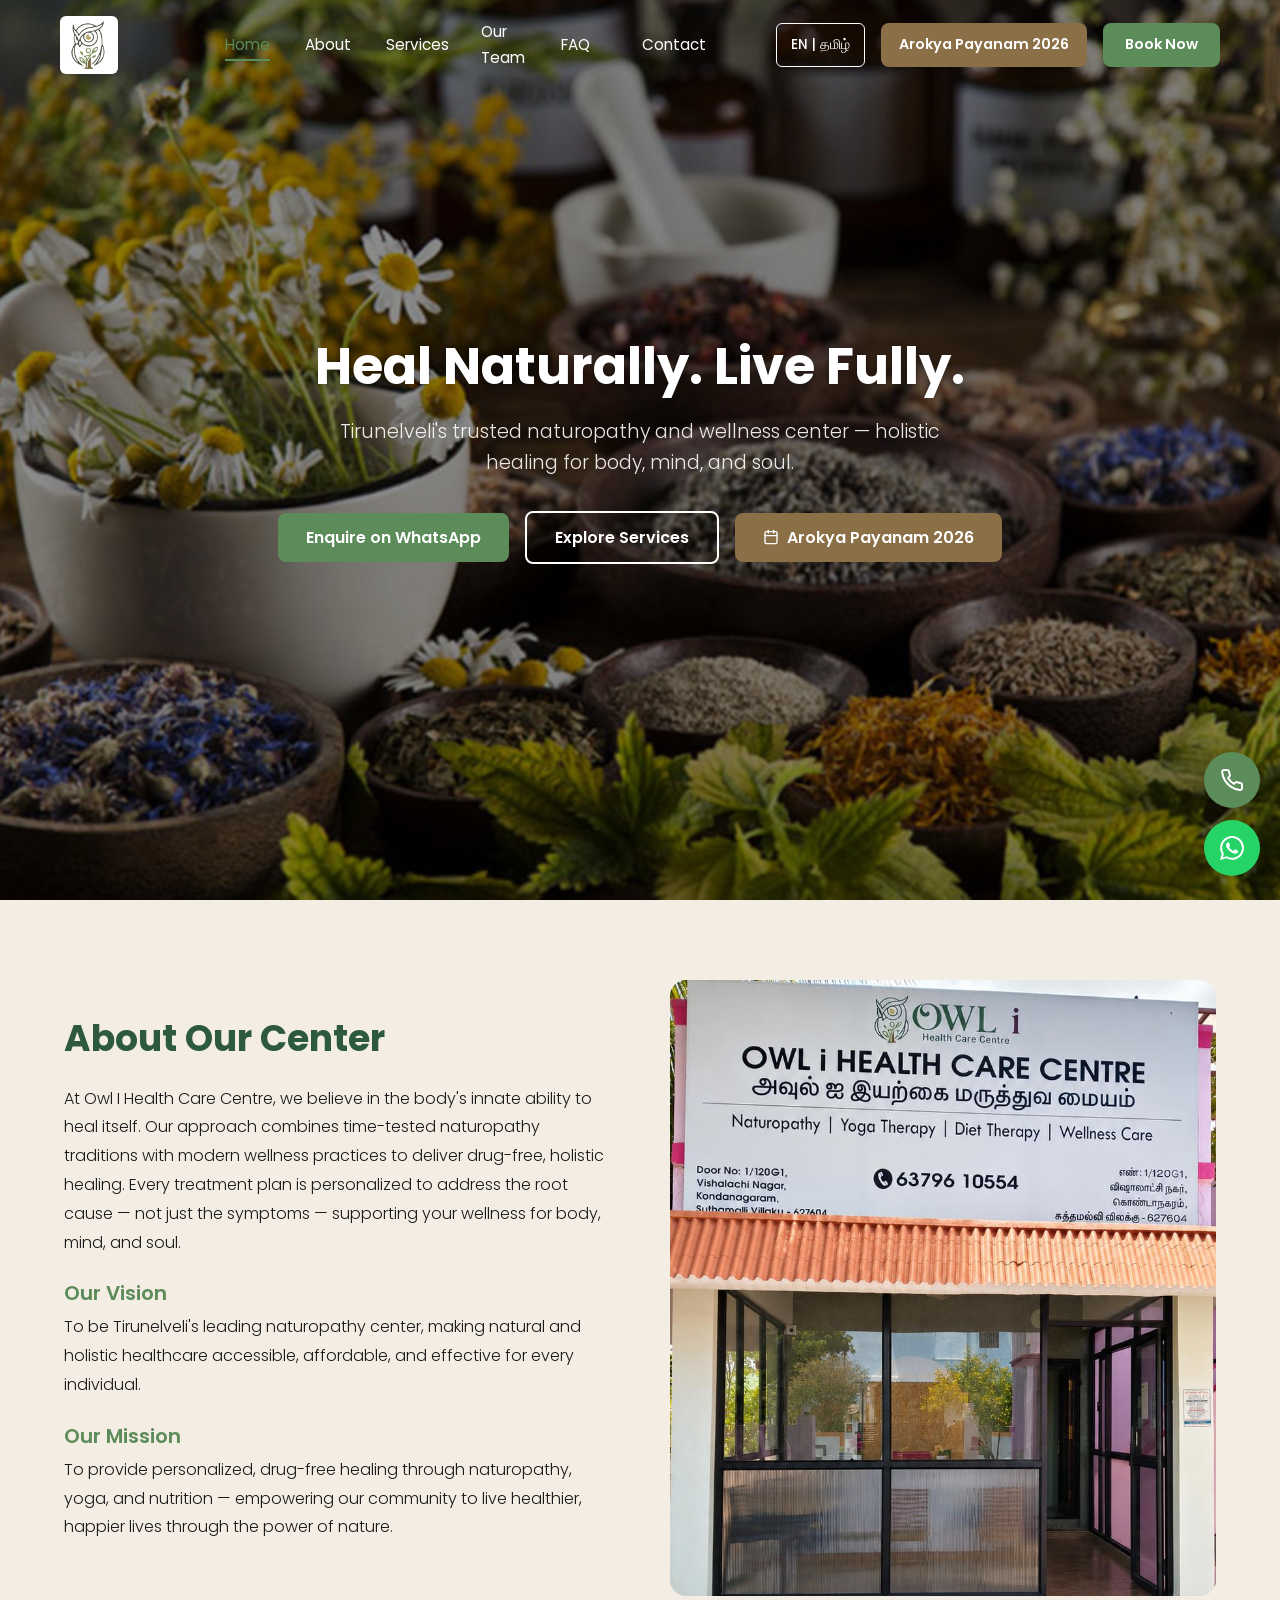
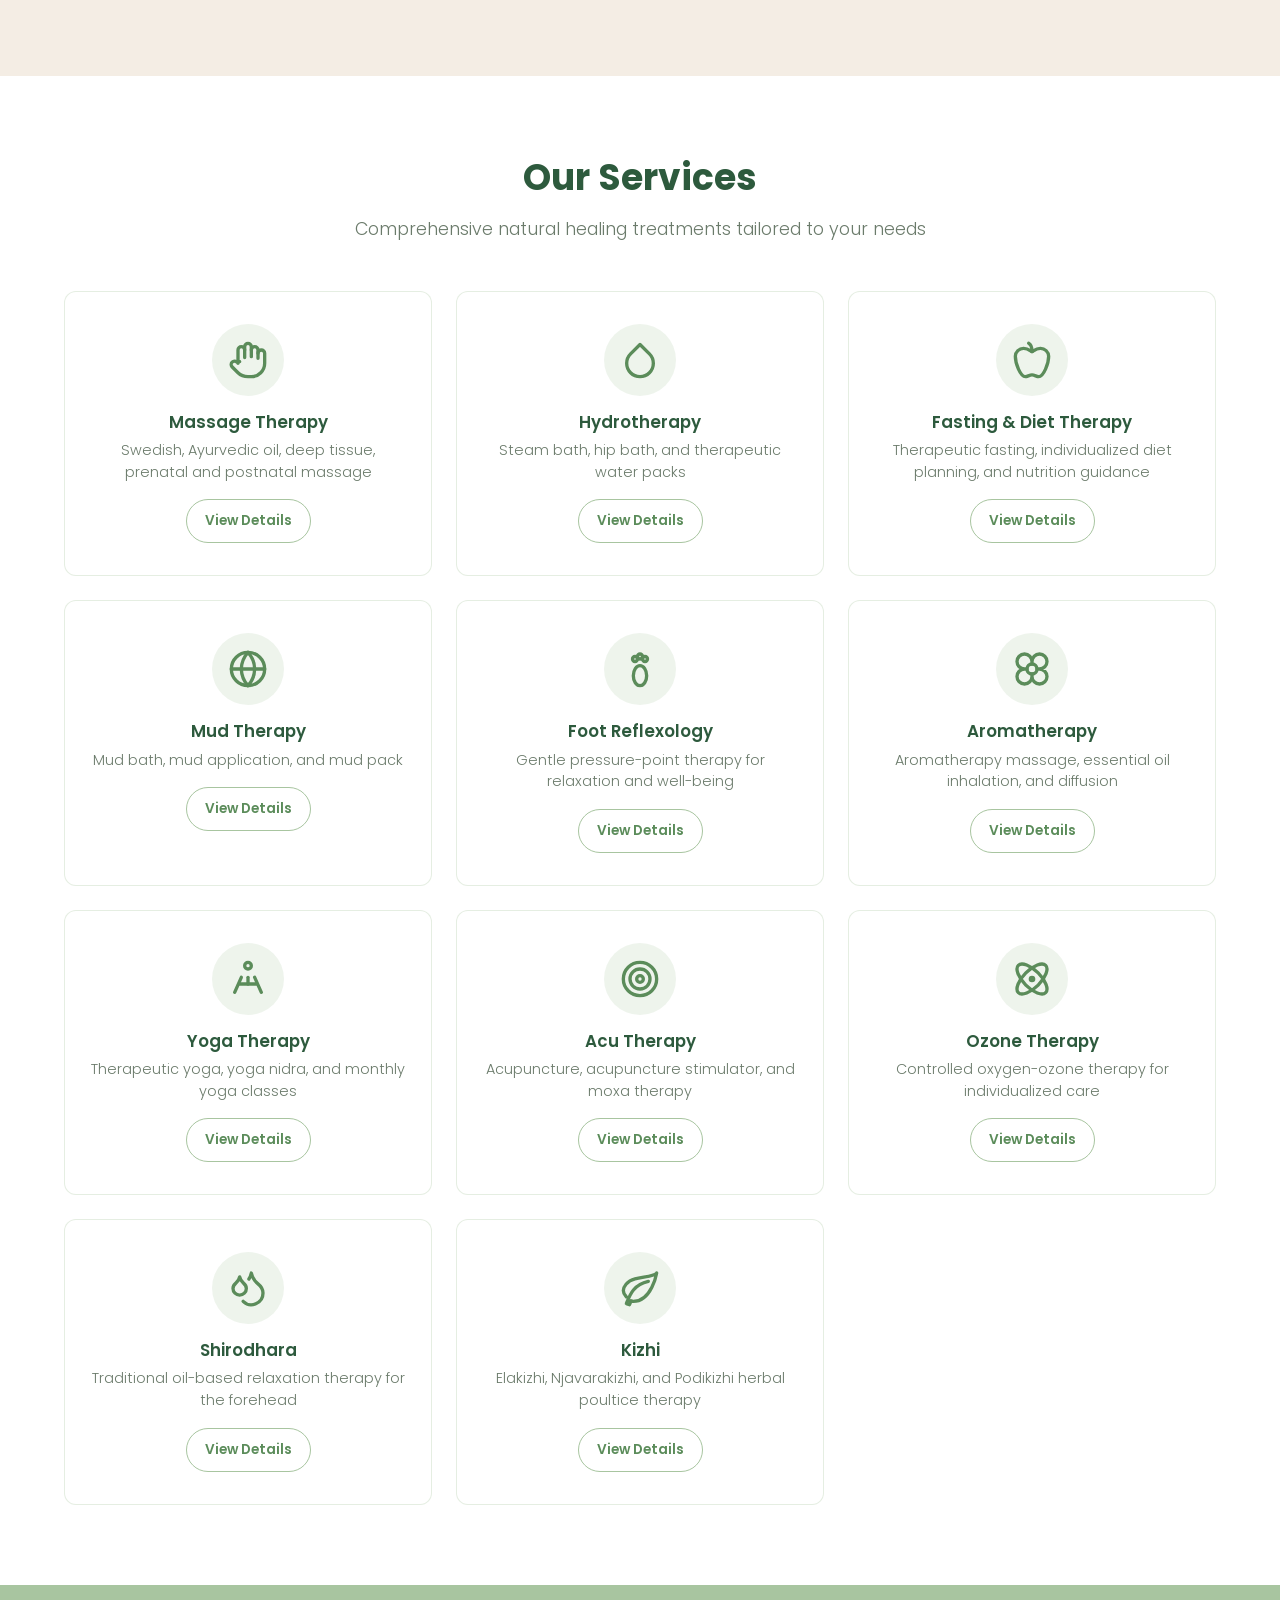
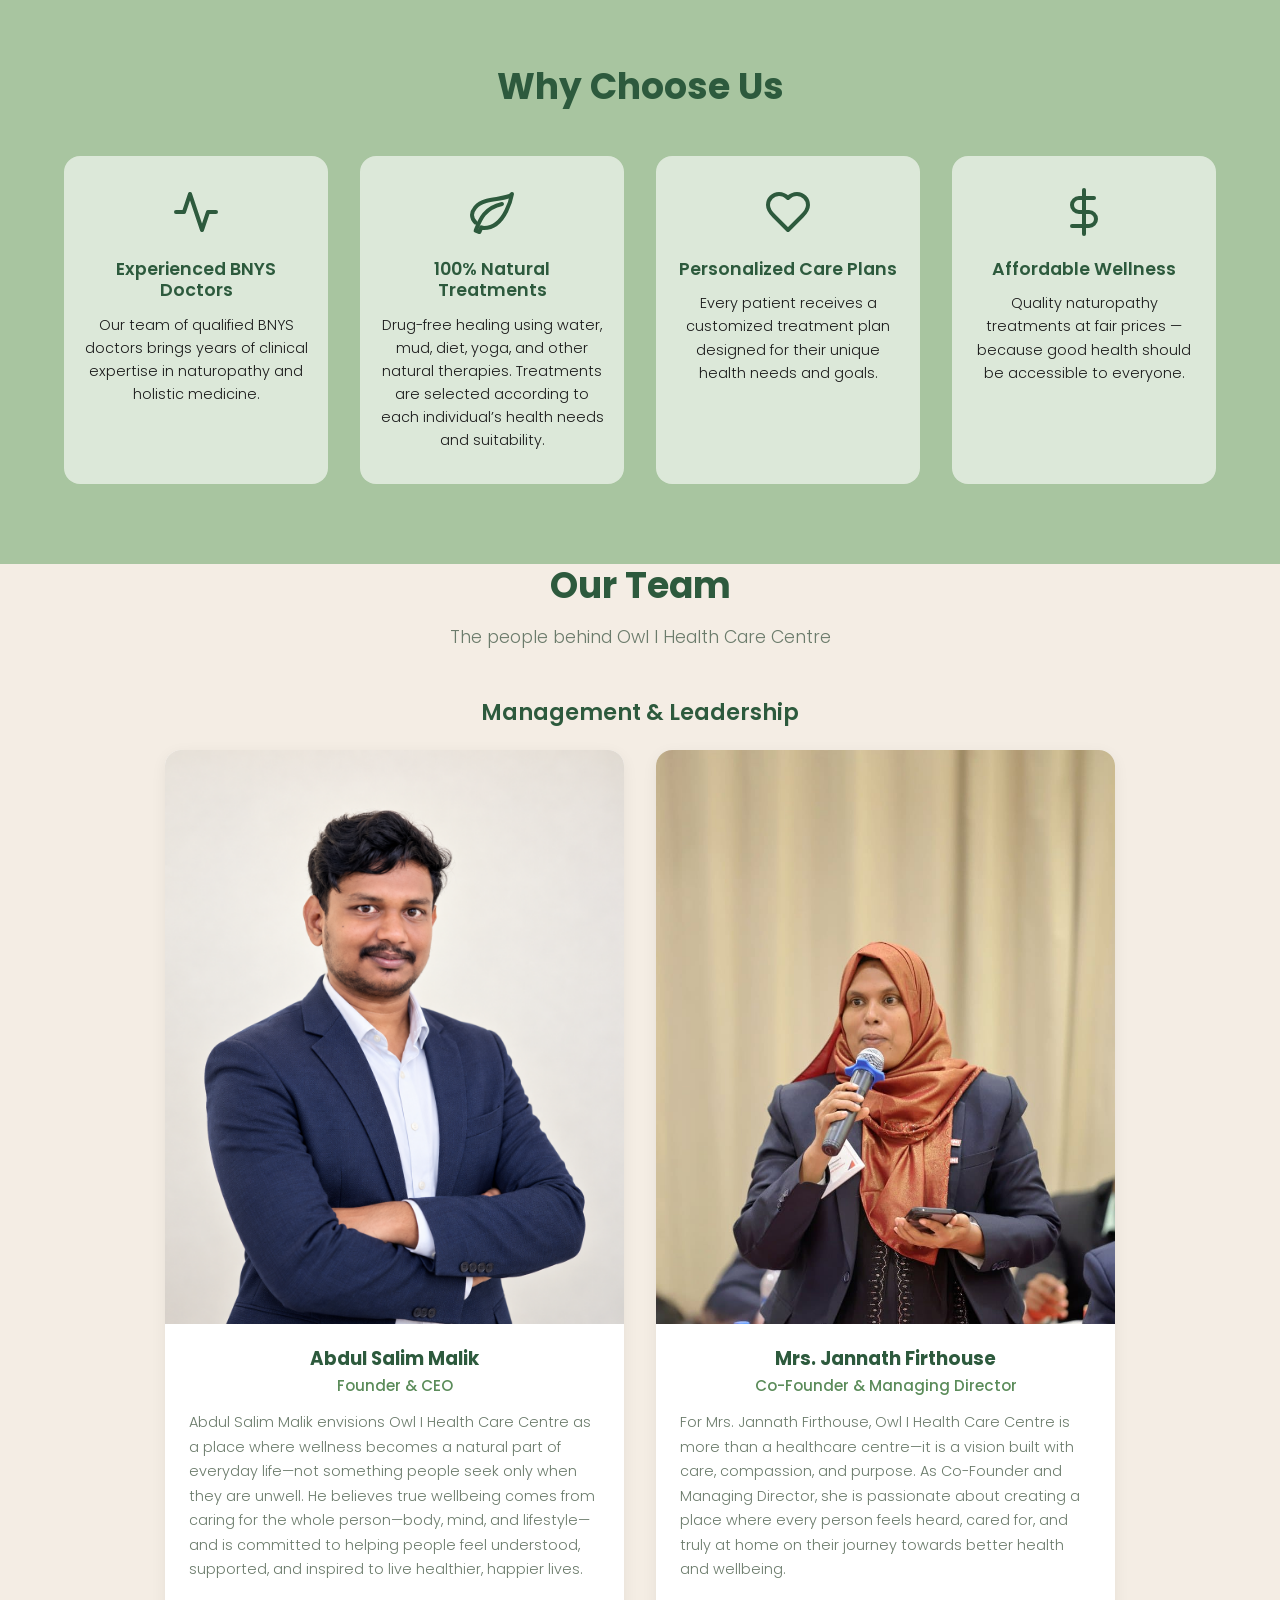
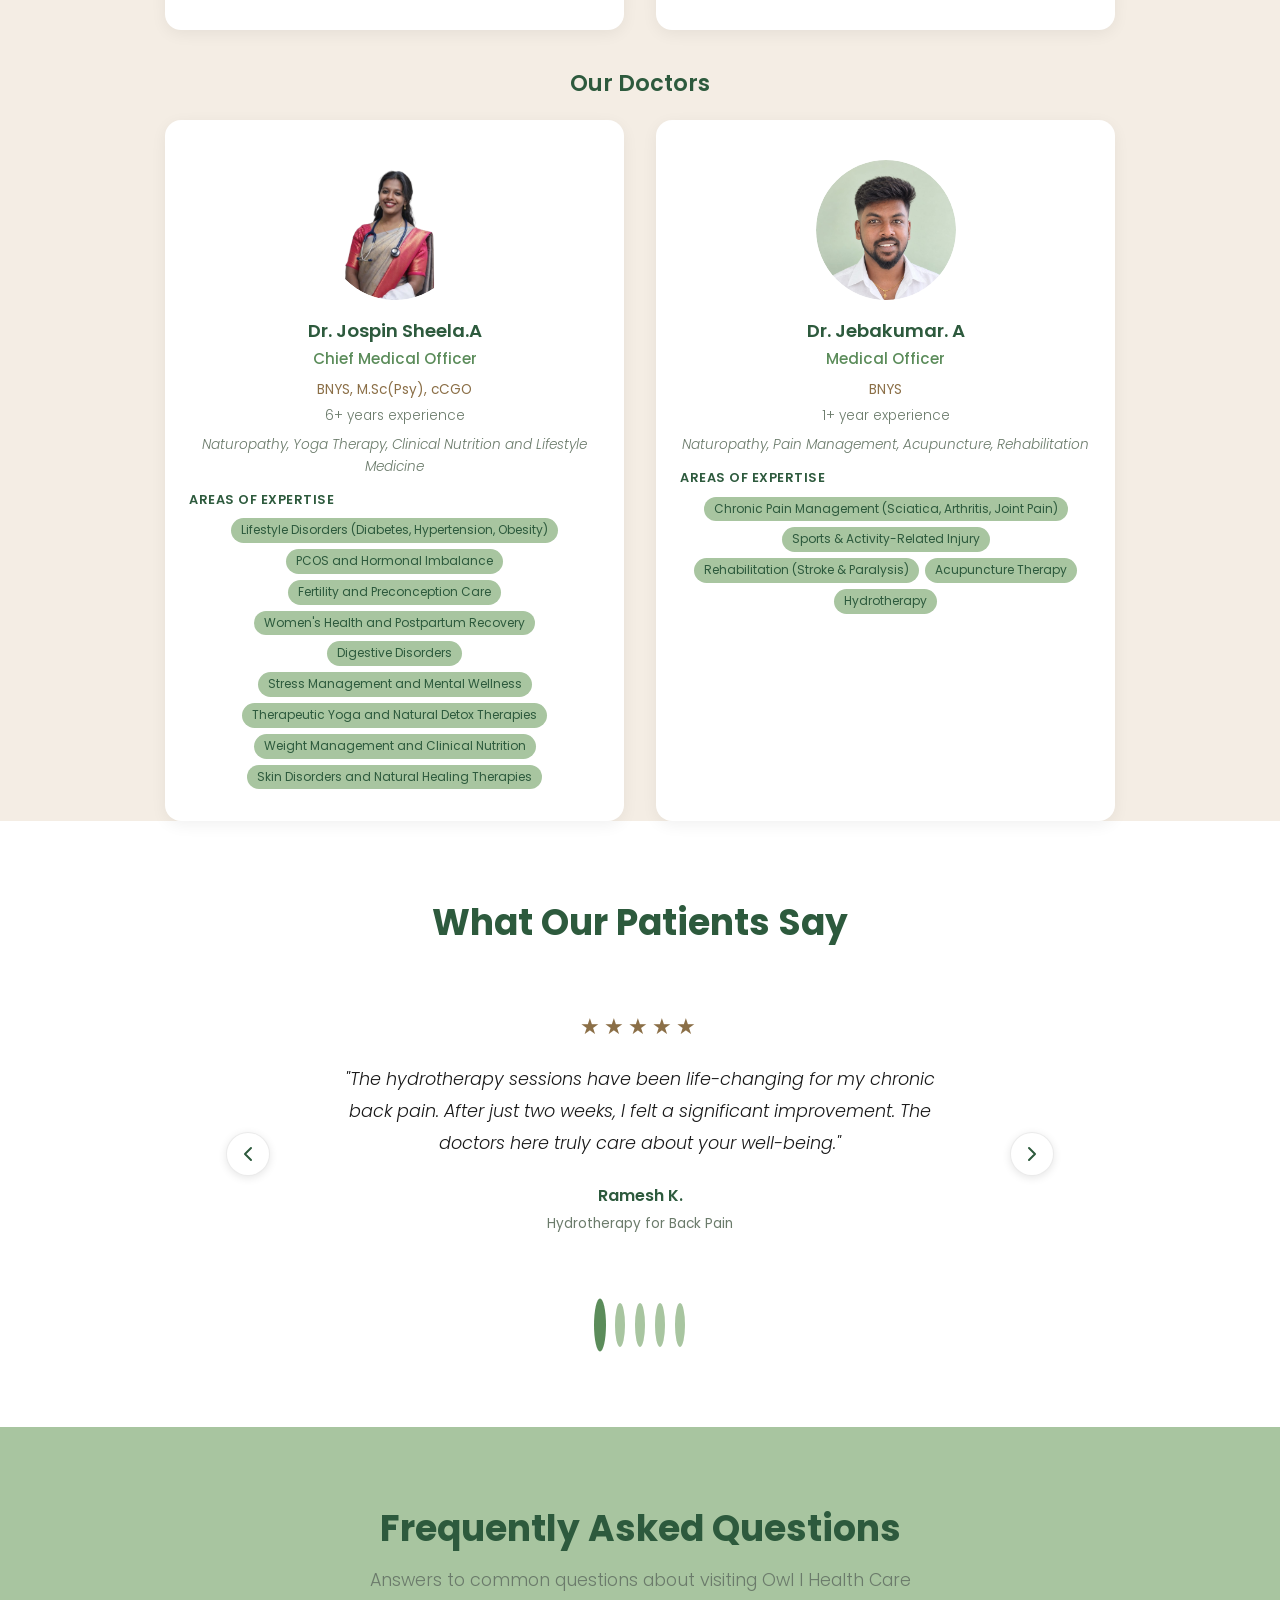
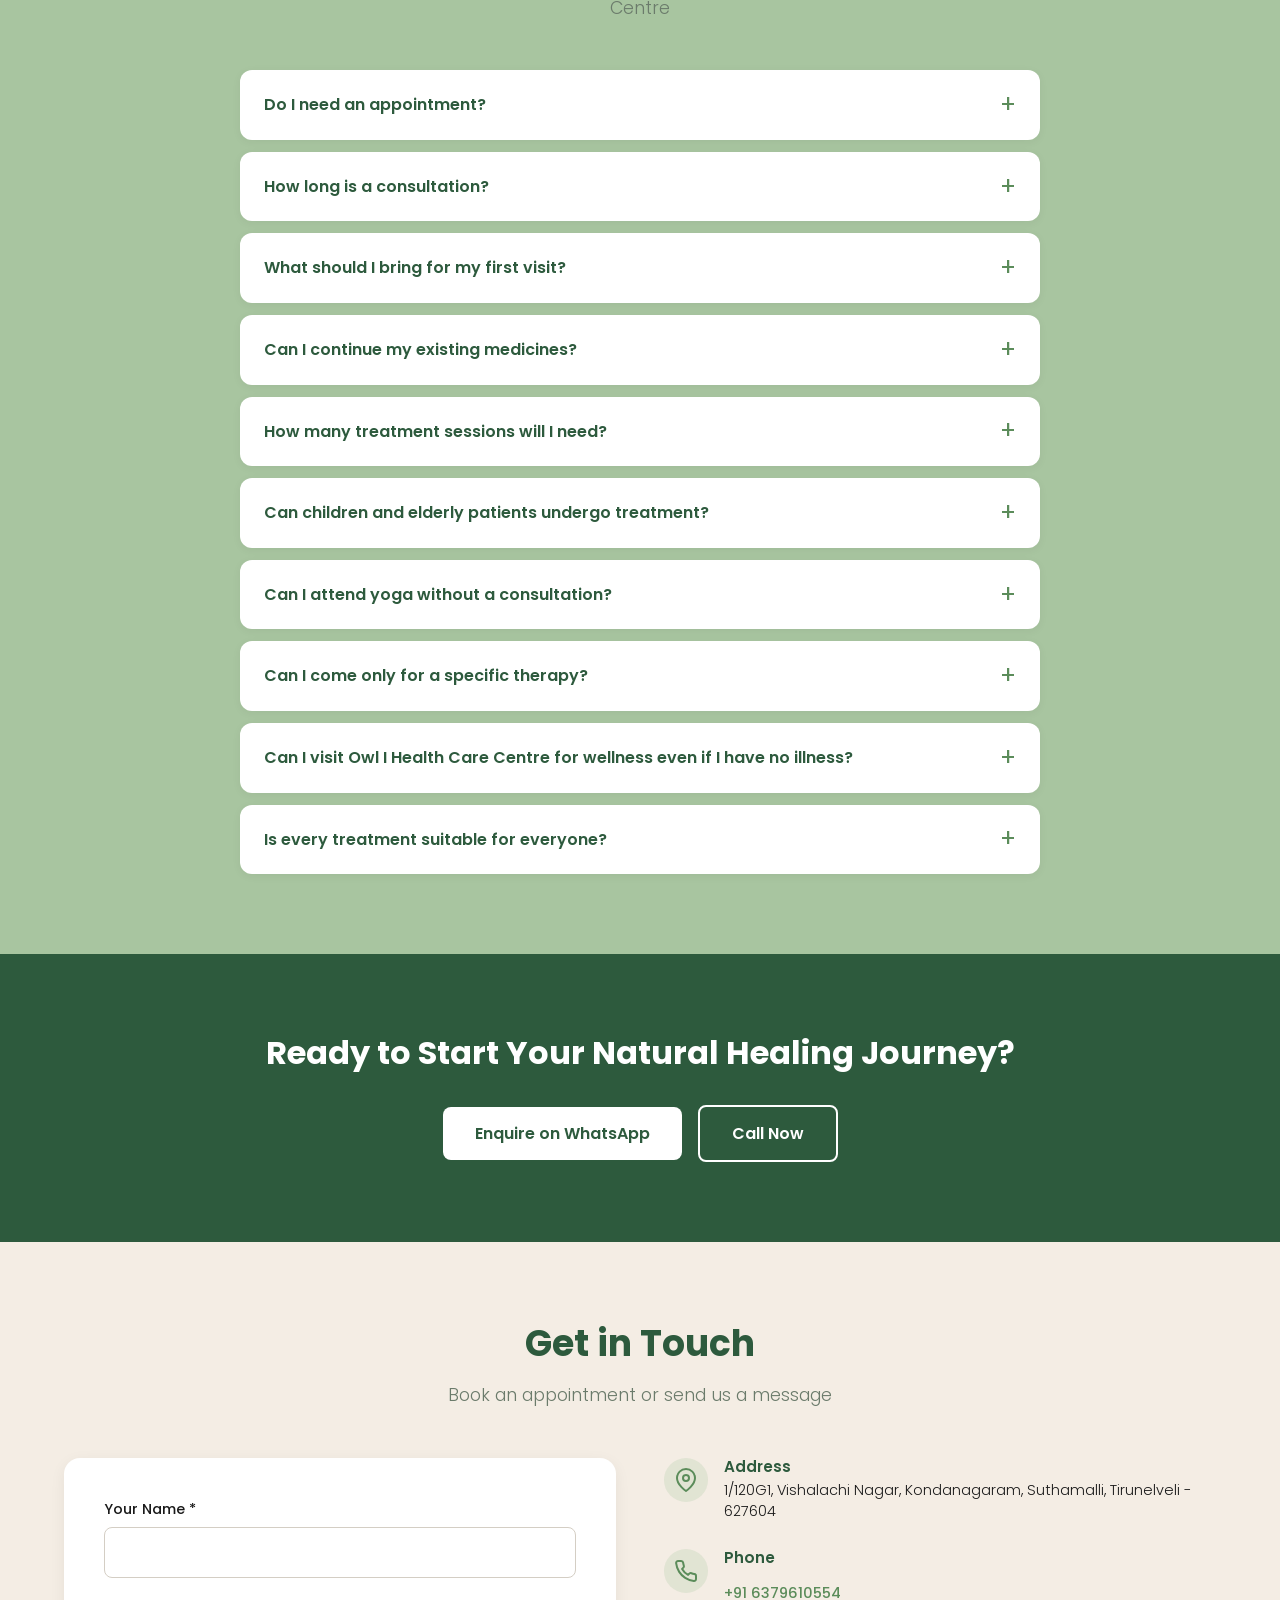
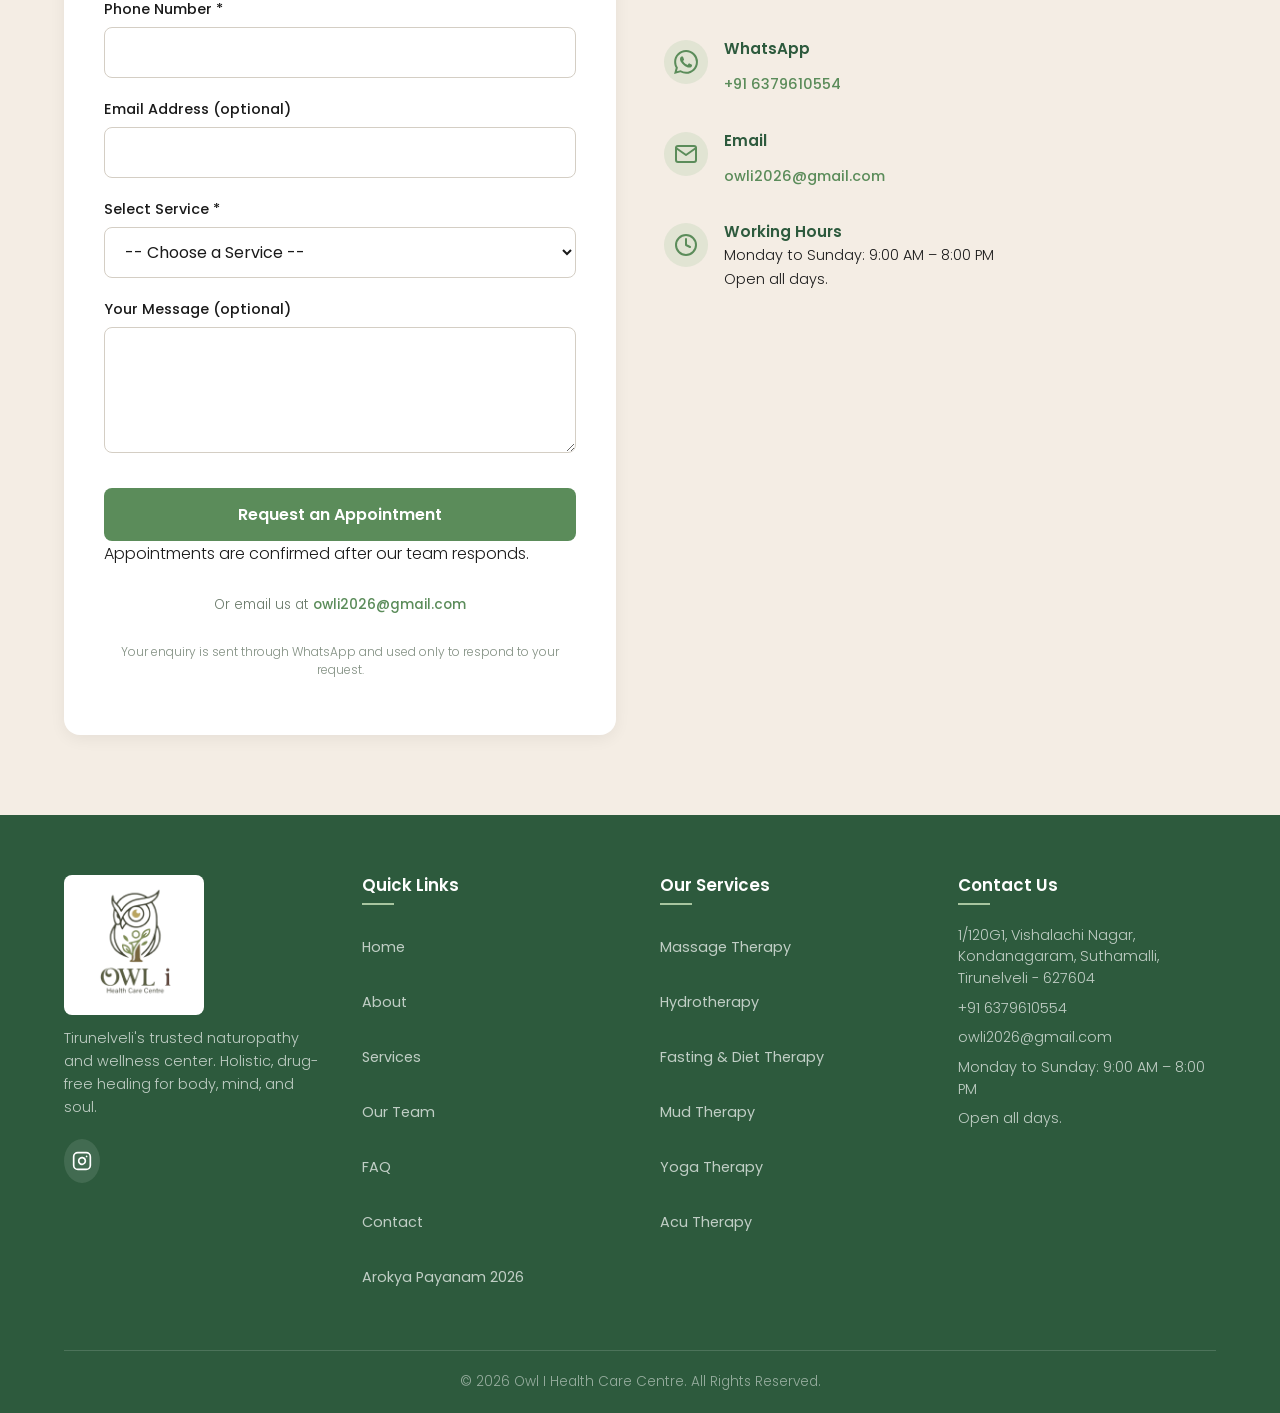
==== commit ca435f54: "Booking-ID lookup on /events/ + mobile optimization audit fixes + CLAUDE.md split - New 'Already reg" ====
--- a/index.html
+++ b/index.html
@@ -1332,7 +1332,7 @@
        NOTES: Order matters — i18n.js must load before
               main.js so translations are available.
        ============================================ -->
-  <script src="js/i18n.js?v=6"></script>
+  <script src="js/i18n.js?v=8"></script>
   <script src="js/main.js"></script>
   <script src="js/testimonials.js"></script>
   <script src="js/lightbox.js"></script>
--- a/css/styles.css
+++ b/css/styles.css
@@ -1723,6 +1723,10 @@
 .form-fallback a {
   color: var(--color-secondary);
   font-weight: 500;
+  /* Touch-target safety — same 40px floor as .contact-info-item a */
+  display: inline-flex;
+  align-items: center;
+  min-height: 40px;
 }
 
 .form-fallback a:hover {
@@ -1774,6 +1778,11 @@
   color: var(--color-secondary);
   font-weight: 500;
   font-size: 0.9rem;
+  /* Touch-target safety: inline links wrapped to at least 40px tall so a
+     phone tap lands on the link, not its neighbours. */
+  display: inline-flex;
+  align-items: center;
+  min-height: 40px;
 }
 
 .contact-info-item a:hover {
@@ -1890,6 +1899,12 @@
   color: rgba(255, 255, 255, 0.7);
   font-size: 0.9rem;
   transition: color 0.3s ease, padding-left 0.3s ease;
+  /* Touch-target safety: footer links are short rows of text; the extra
+     vertical space keeps each one above the 40px minimum tap height
+     without changing the visual rhythm (the gap is transparent). */
+  display: flex;
+  align-items: center;
+  min-height: 40px;
 }
 
 /* Hover — link shifts right slightly and brightens */
--- a/css/responsive.css
+++ b/css/responsive.css
@@ -975,12 +975,18 @@
 }
 
 /* Inline links within paragraphs shouldn't force 44px height
-   on the text — instead we add padding to the tap area */
+   on the text — instead we add padding to the tap area.
+   The mobile audit found these still landed at ~27-31px tall, so
+   the padding is raised from 4px to 11px: 11 + 11 + 18px line ≈ 40px
+   — the minimum tap height the audit enforces — while inline text
+   keeps its natural rhythm. */
 p a,
 .footer-links a,
 .footer-contact a,
-.contact-info-item a {
-  min-height: auto;
-  padding-top: 4px;
-  padding-bottom: 4px;
-}
+.contact-info-item a,
+.form-fallback a,
+.ev-footer a {
+  min-height: 40px;
+  padding-top: 11px;
+  padding-bottom: 11px;
+}
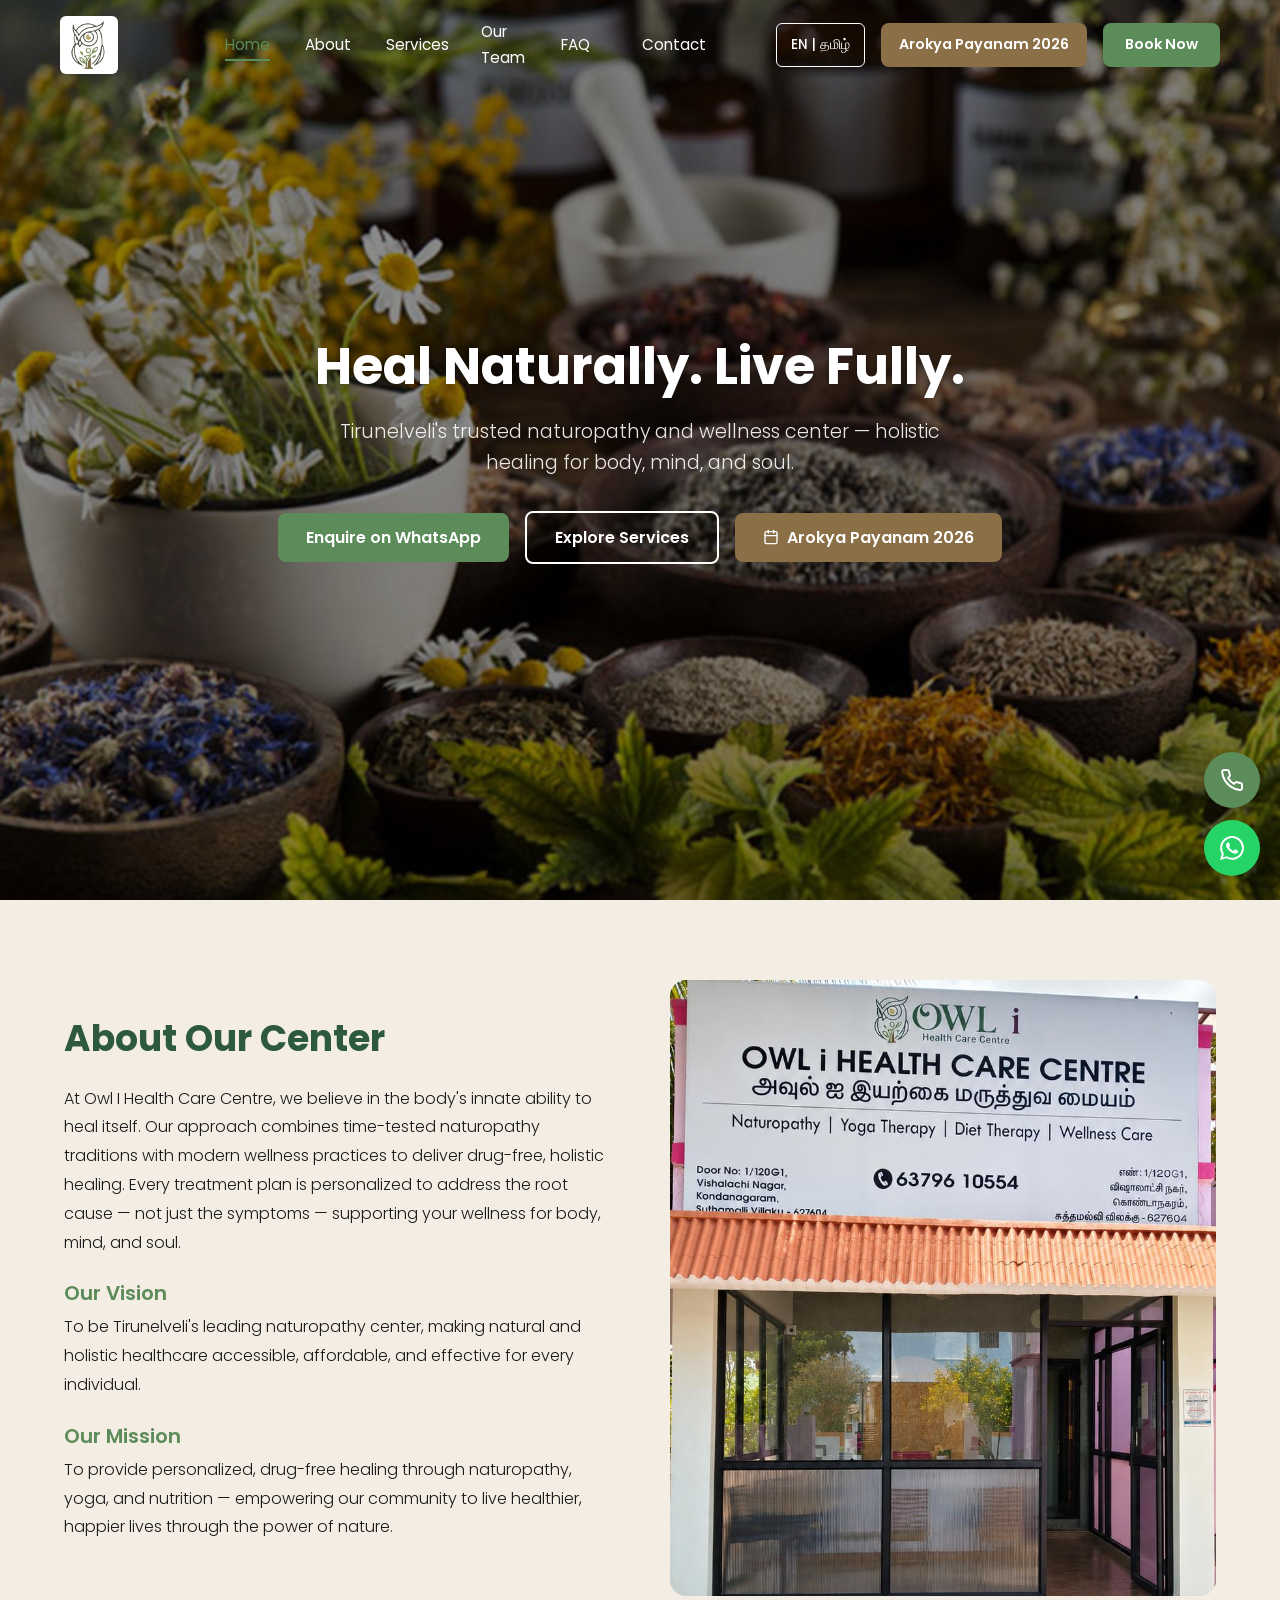
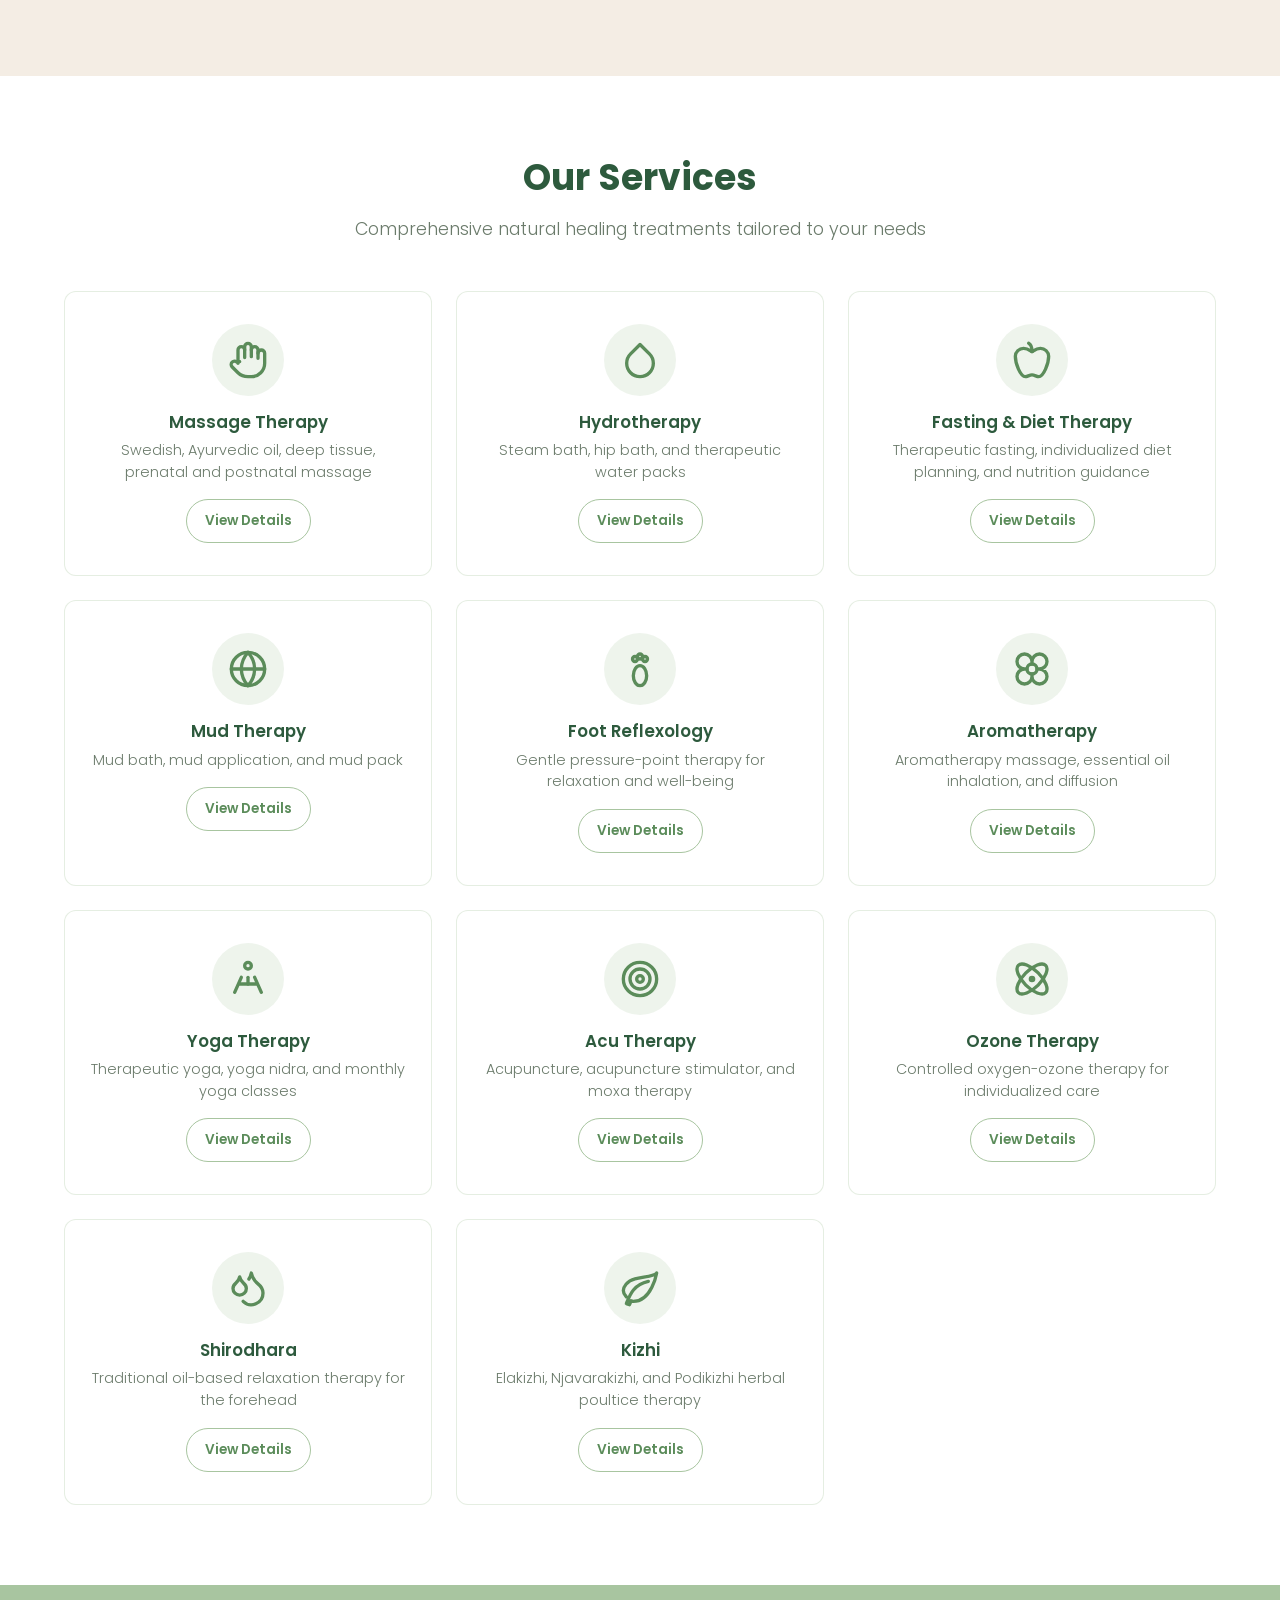
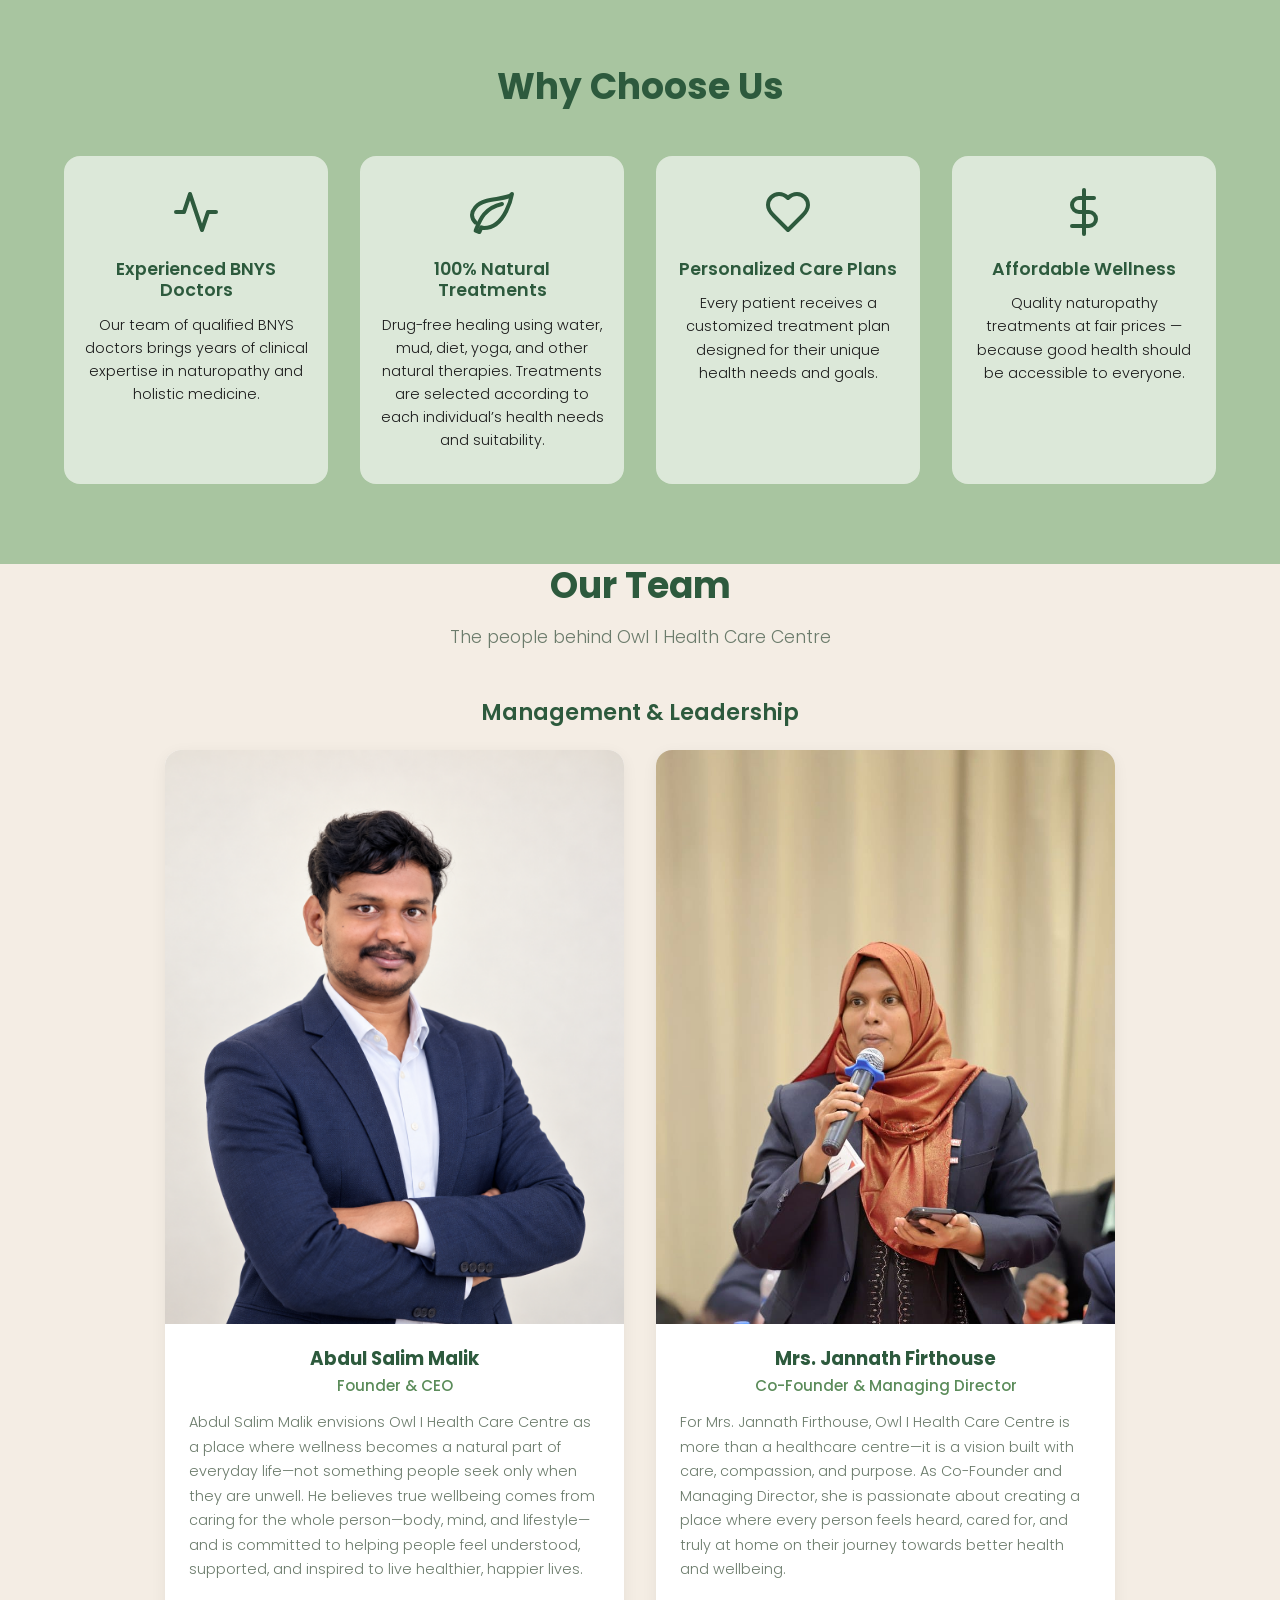
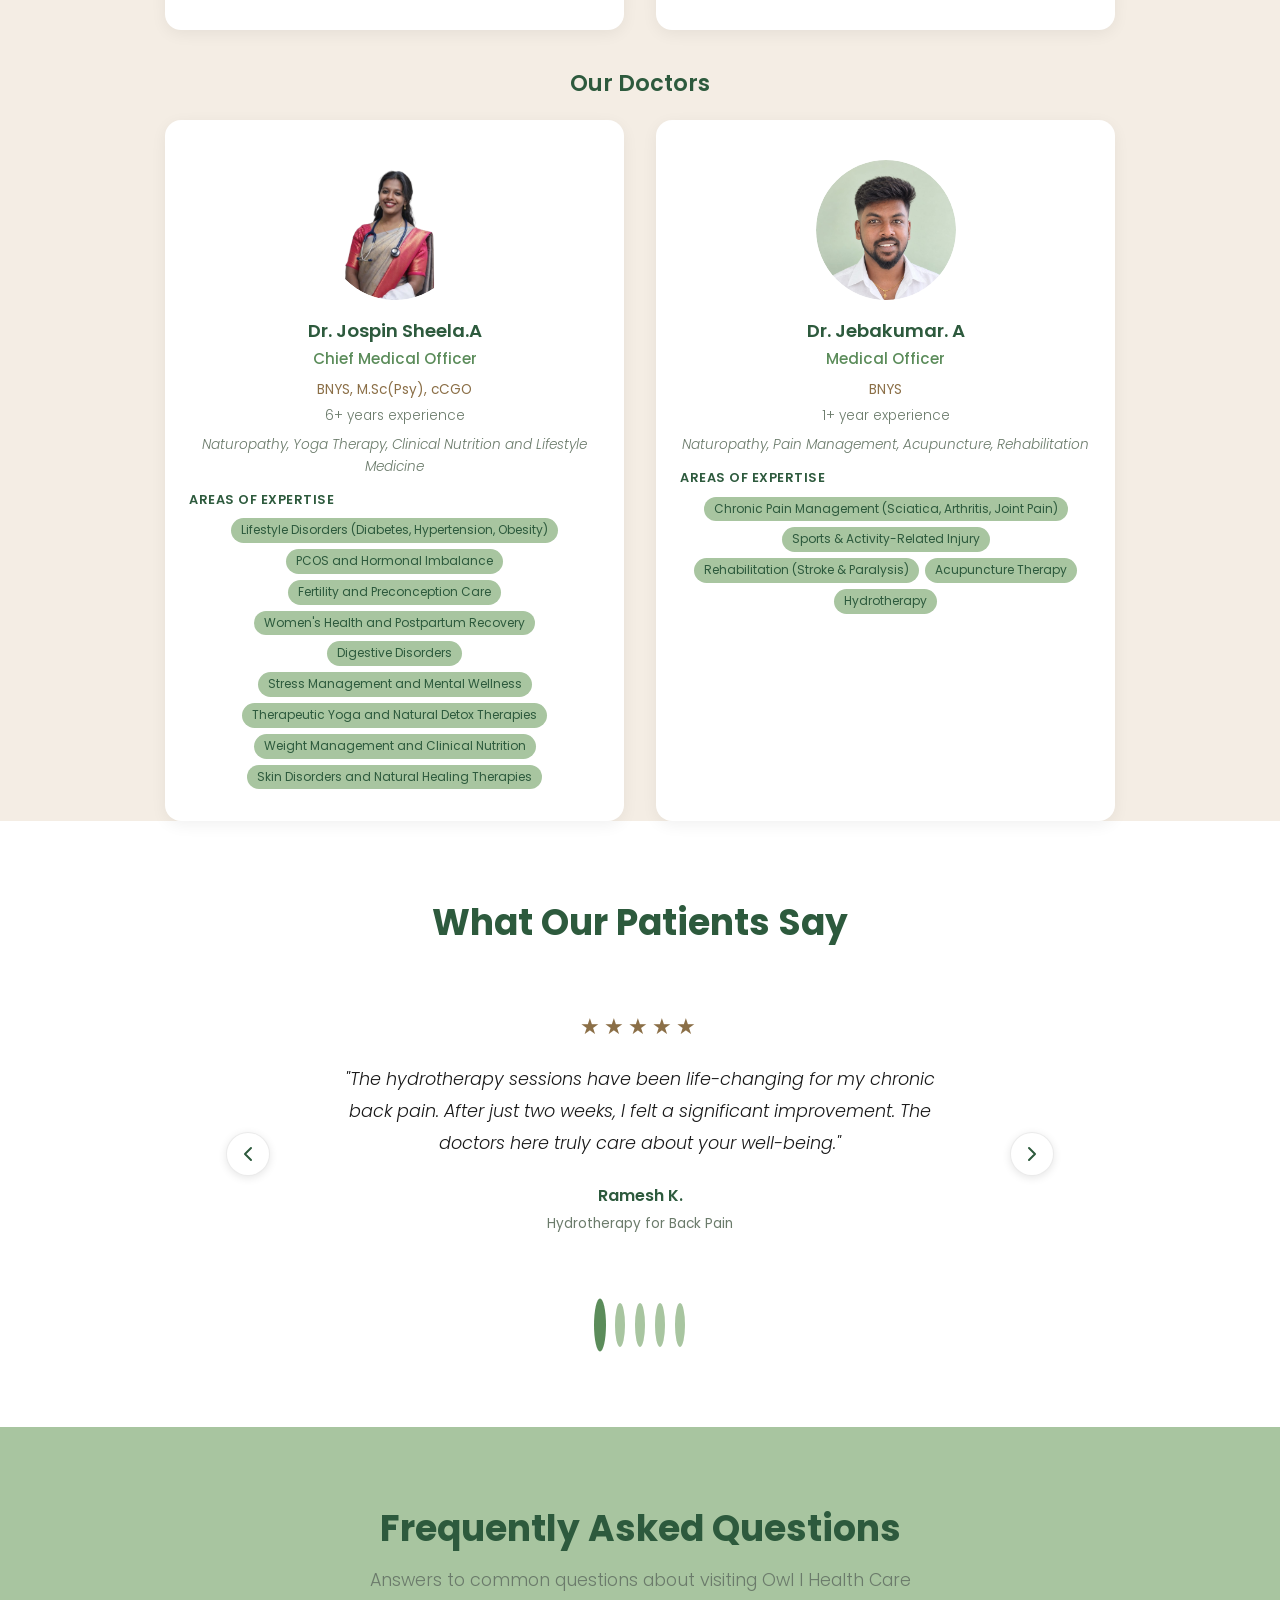
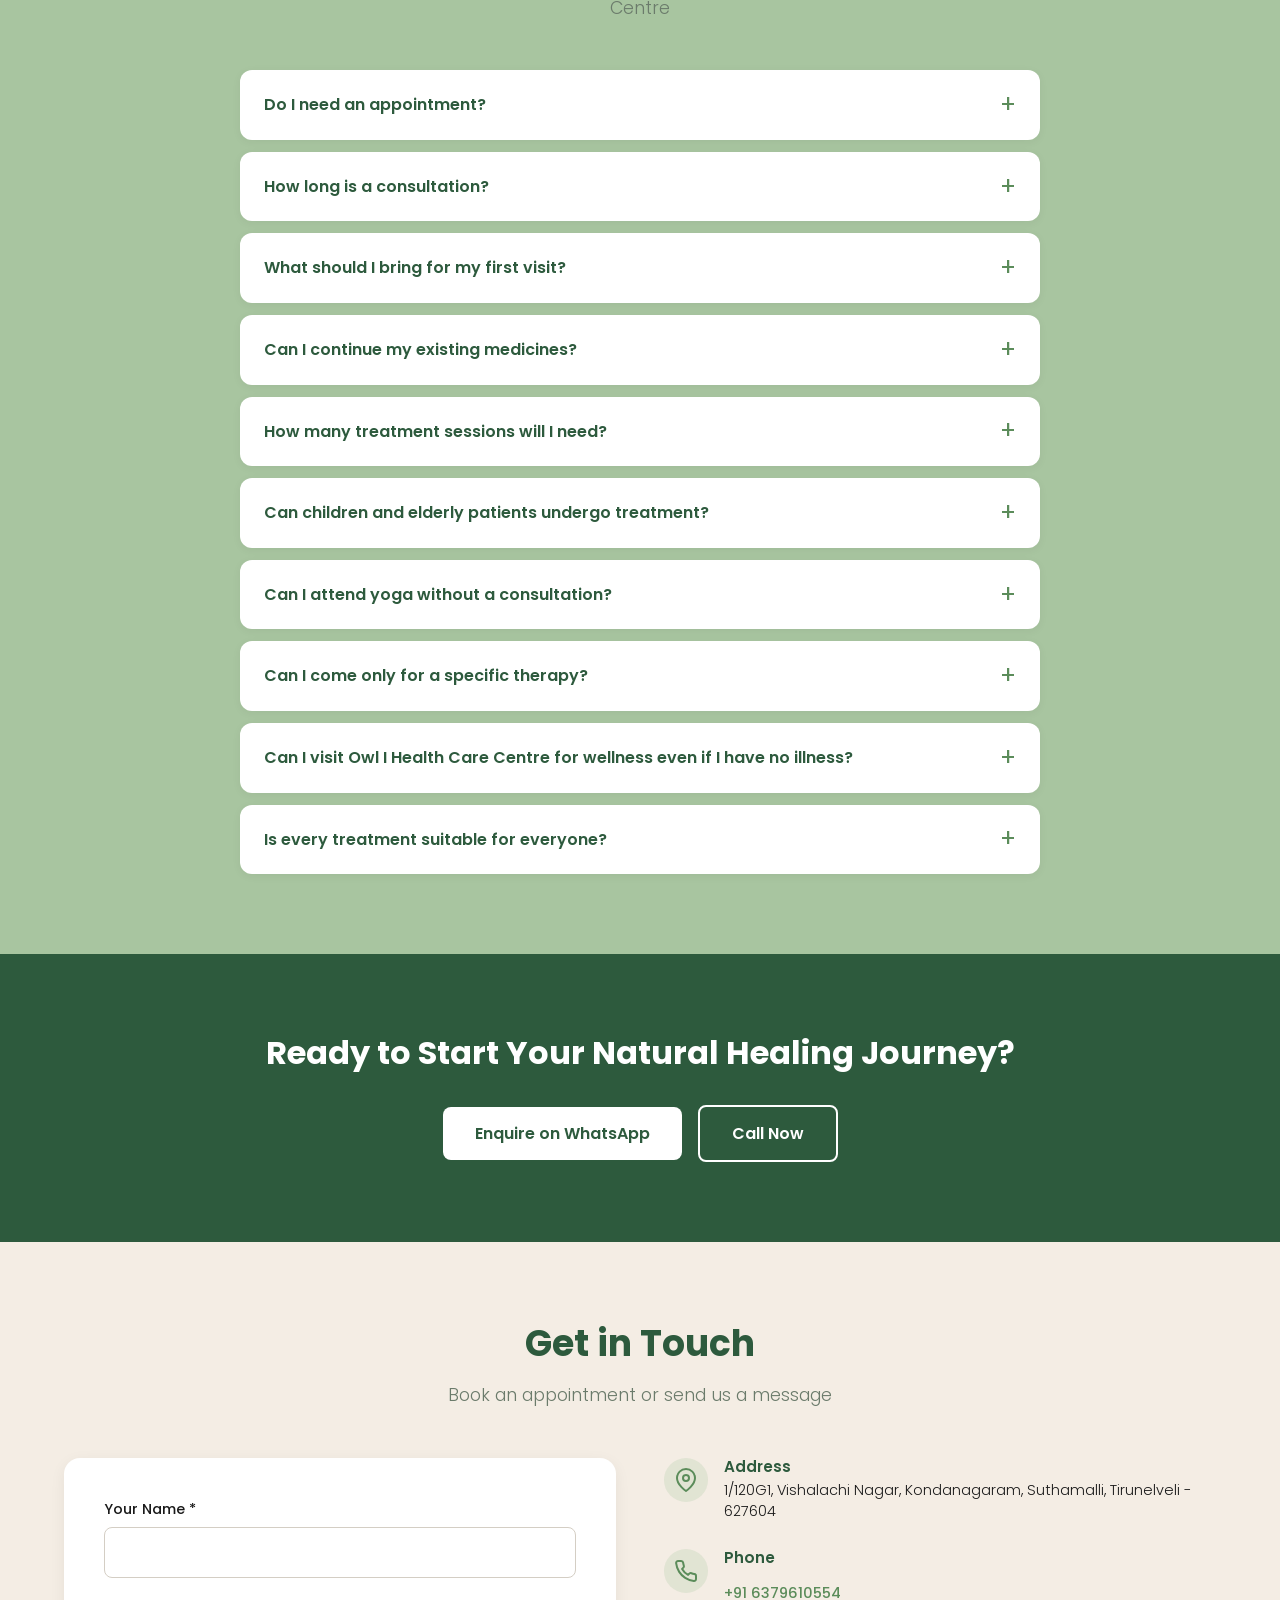
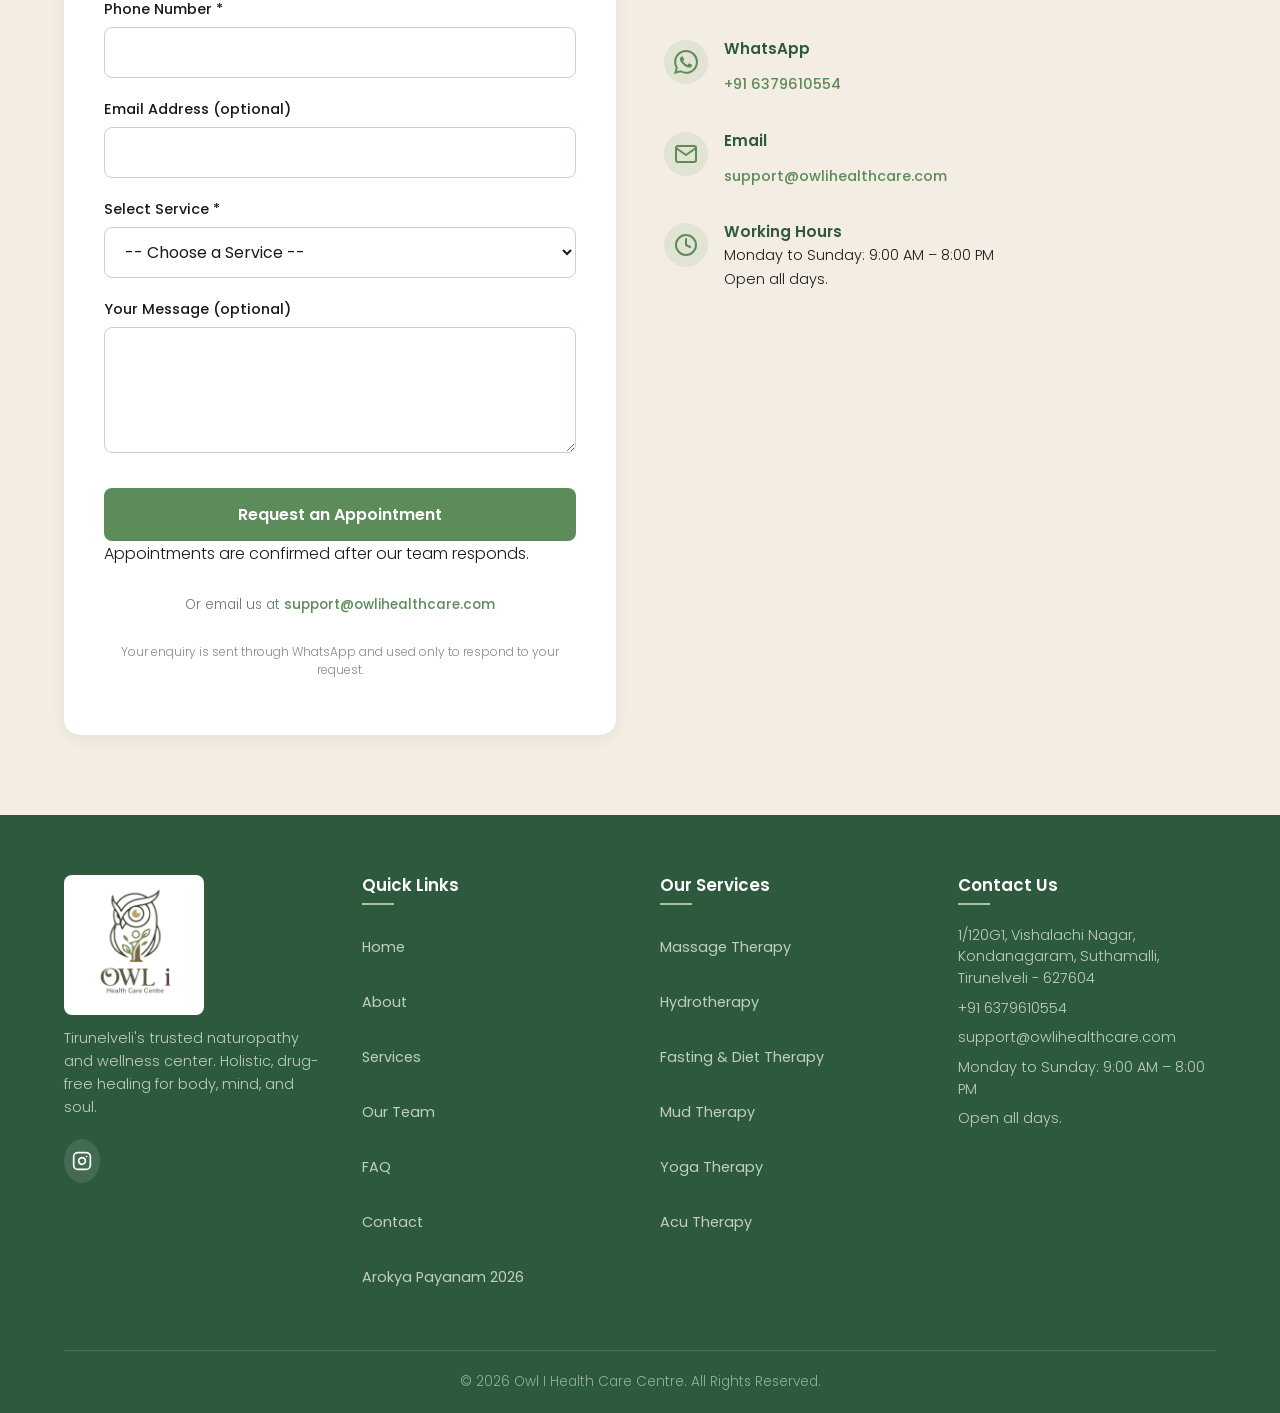
==== commit 241a16fd: "Website corrections from owner docx + preserved price work - Emails: owli2026@gmail.com -> support@o" ====
--- a/index.html
+++ b/index.html
@@ -78,7 +78,7 @@
     "description": "Tirunelveli's trusted naturopathy and wellness centre. Drug-free natural treatments including Hydrotherapy, Yoga Therapy, Diet Therapy, Mud Therapy, and more.",
     "url": "https://owlihealthcare.com/",
     "telephone": "+916379610554",
-    "email": "owli2026@gmail.com",
+    "email": "support@owlihealthcare.com",
     "address": {
       "@type": "PostalAddress",
       "streetAddress": "1/120G1, Vishalachi Nagar, Kondanagaram, Suthamalli",
@@ -1066,7 +1066,7 @@
               <!-- Fallback email link -->
               <p class="form-fallback">
                 <span data-i18n="form_fallback_text">Or email us at </span>
-                <a href="mailto:owli2026@gmail.com">owli2026@gmail.com</a>
+                <a href="mailto:support@owlihealthcare.com">support@owlihealthcare.com</a>
               </p>
 
               <!-- Privacy note (draft wording; clinic-approved policy pending) -->
@@ -1128,7 +1128,7 @@
               </div>
               <div>
                 <h3 data-i18n="contact_email_title">Email</h3>
-                <a href="mailto:owli2026@gmail.com">owli2026@gmail.com</a>
+                <a href="mailto:support@owlihealthcare.com">support@owlihealthcare.com</a>
               </div>
             </div>
 
@@ -1235,7 +1235,7 @@
           <address class="footer-contact">
             <p data-i18n="contact_address">1/120G1, Vishalachi Nagar, Kondanagaram, Suthamalli, Tirunelveli - 627604</p>
             <p><a href="tel:+916379610554">+91 6379610554</a></p>
-            <p><a href="mailto:owli2026@gmail.com">owli2026@gmail.com</a></p>
+            <p><a href="mailto:support@owlihealthcare.com">support@owlihealthcare.com</a></p>
             <p data-i18n="contact_hours_weekday">Monday to Sunday: 9:00 AM – 8:00 PM</p>
             <p data-i18n="contact_hours_sunday">Open all days.</p>
           </address>
@@ -1332,7 +1332,7 @@
        NOTES: Order matters — i18n.js must load before
               main.js so translations are available.
        ============================================ -->
-  <script src="js/i18n.js?v=8"></script>
+  <script src="js/i18n.js?v=9"></script>
   <script src="js/main.js"></script>
   <script src="js/testimonials.js"></script>
   <script src="js/lightbox.js"></script>
@@ -1340,7 +1340,7 @@
   <script src="js/treatment-details.js"></script>
   <!-- Event: registration state (js/event-config.js) + closable banner.
        ?v= busts stale caches — bump it any time these files are edited again. -->
-  <script src="js/event-config.js?v=6"></script>
+  <script src="js/event-config.js?v=8"></script>
   <script src="js/event-banner.js?v=2"></script>
 
 </body>
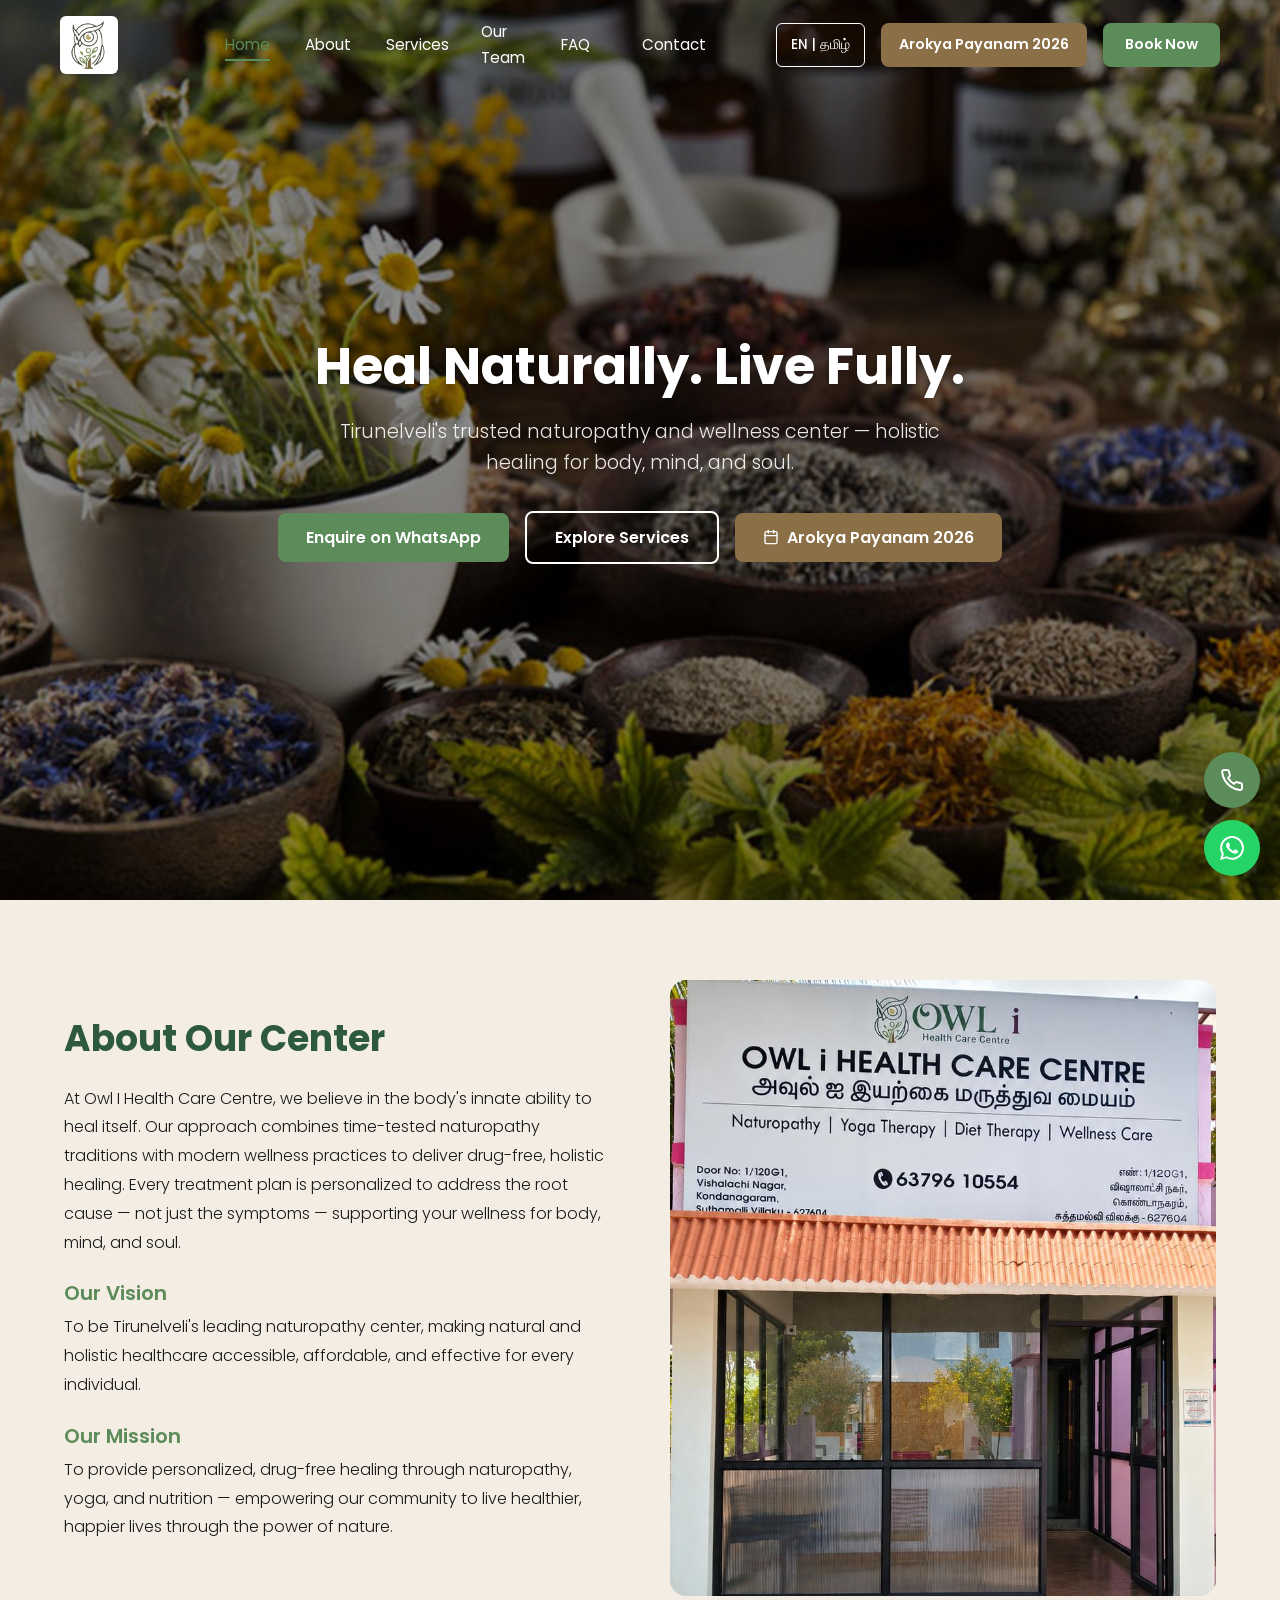
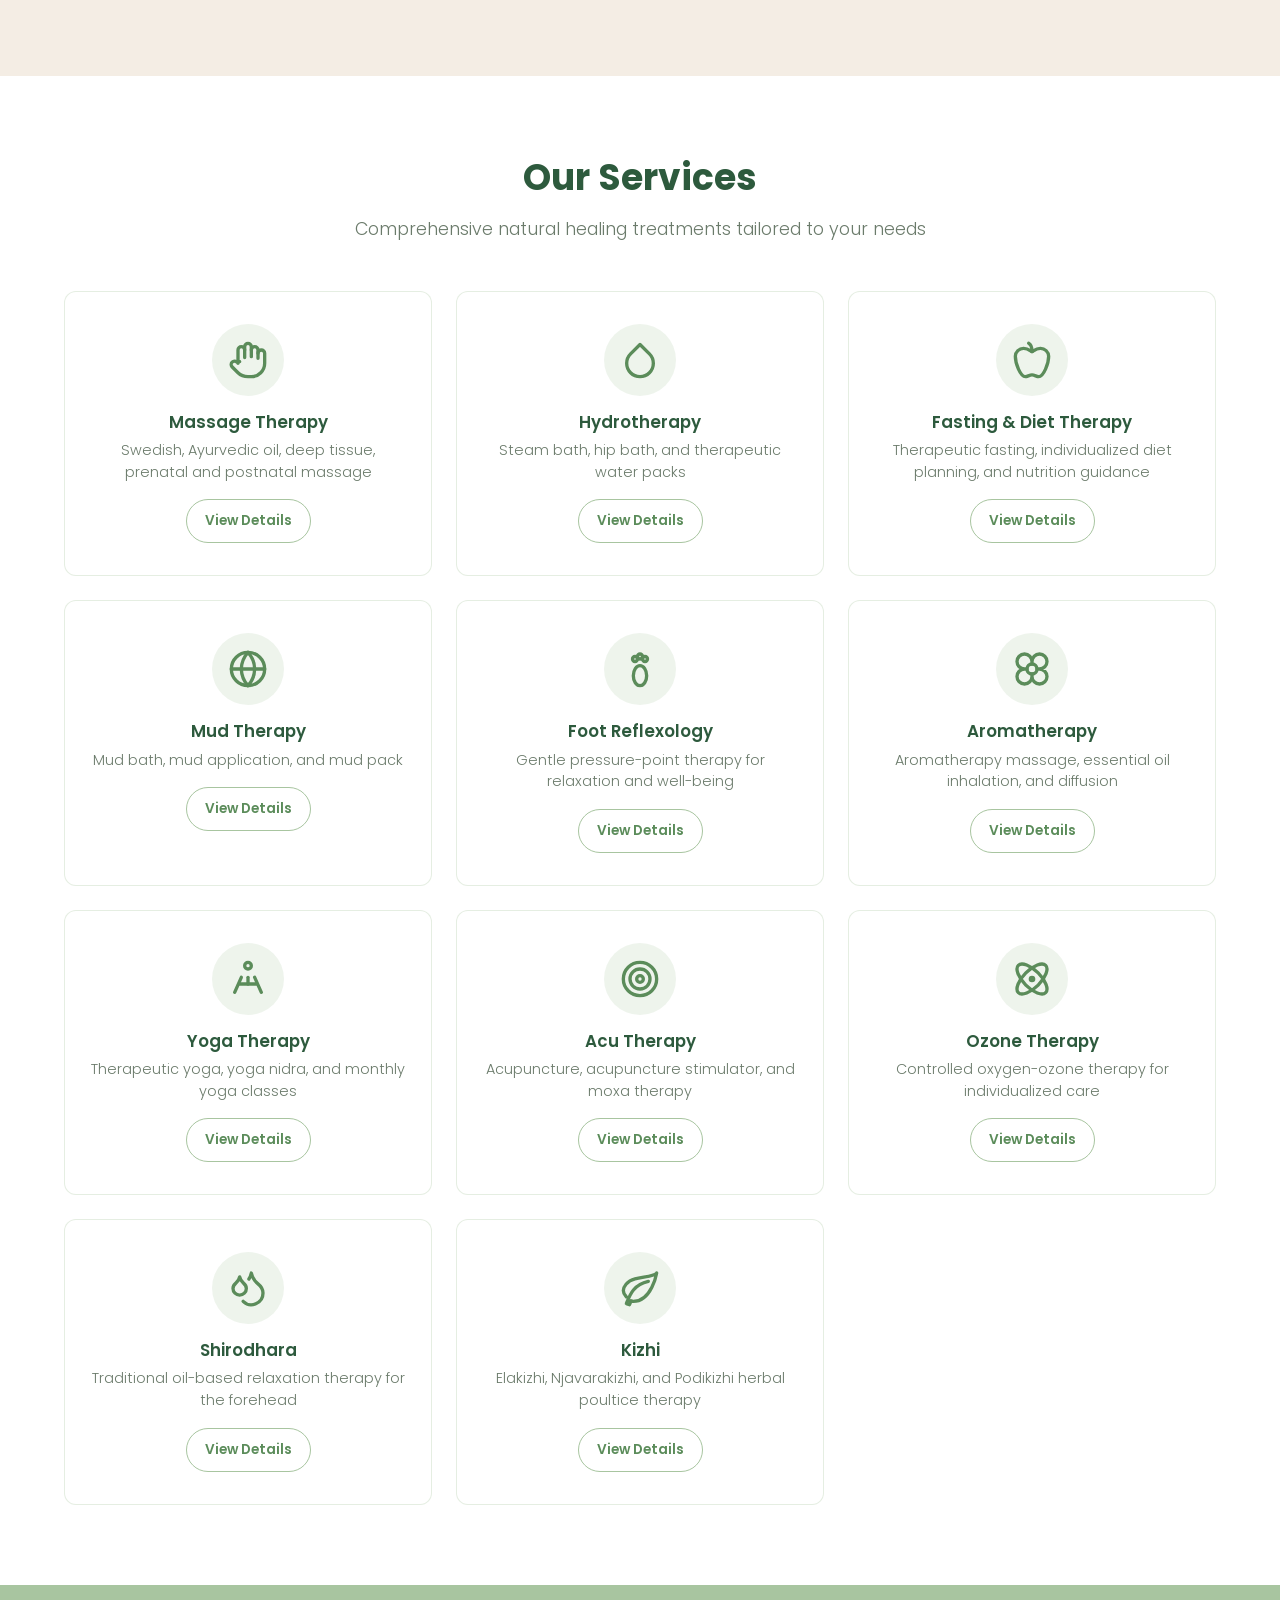
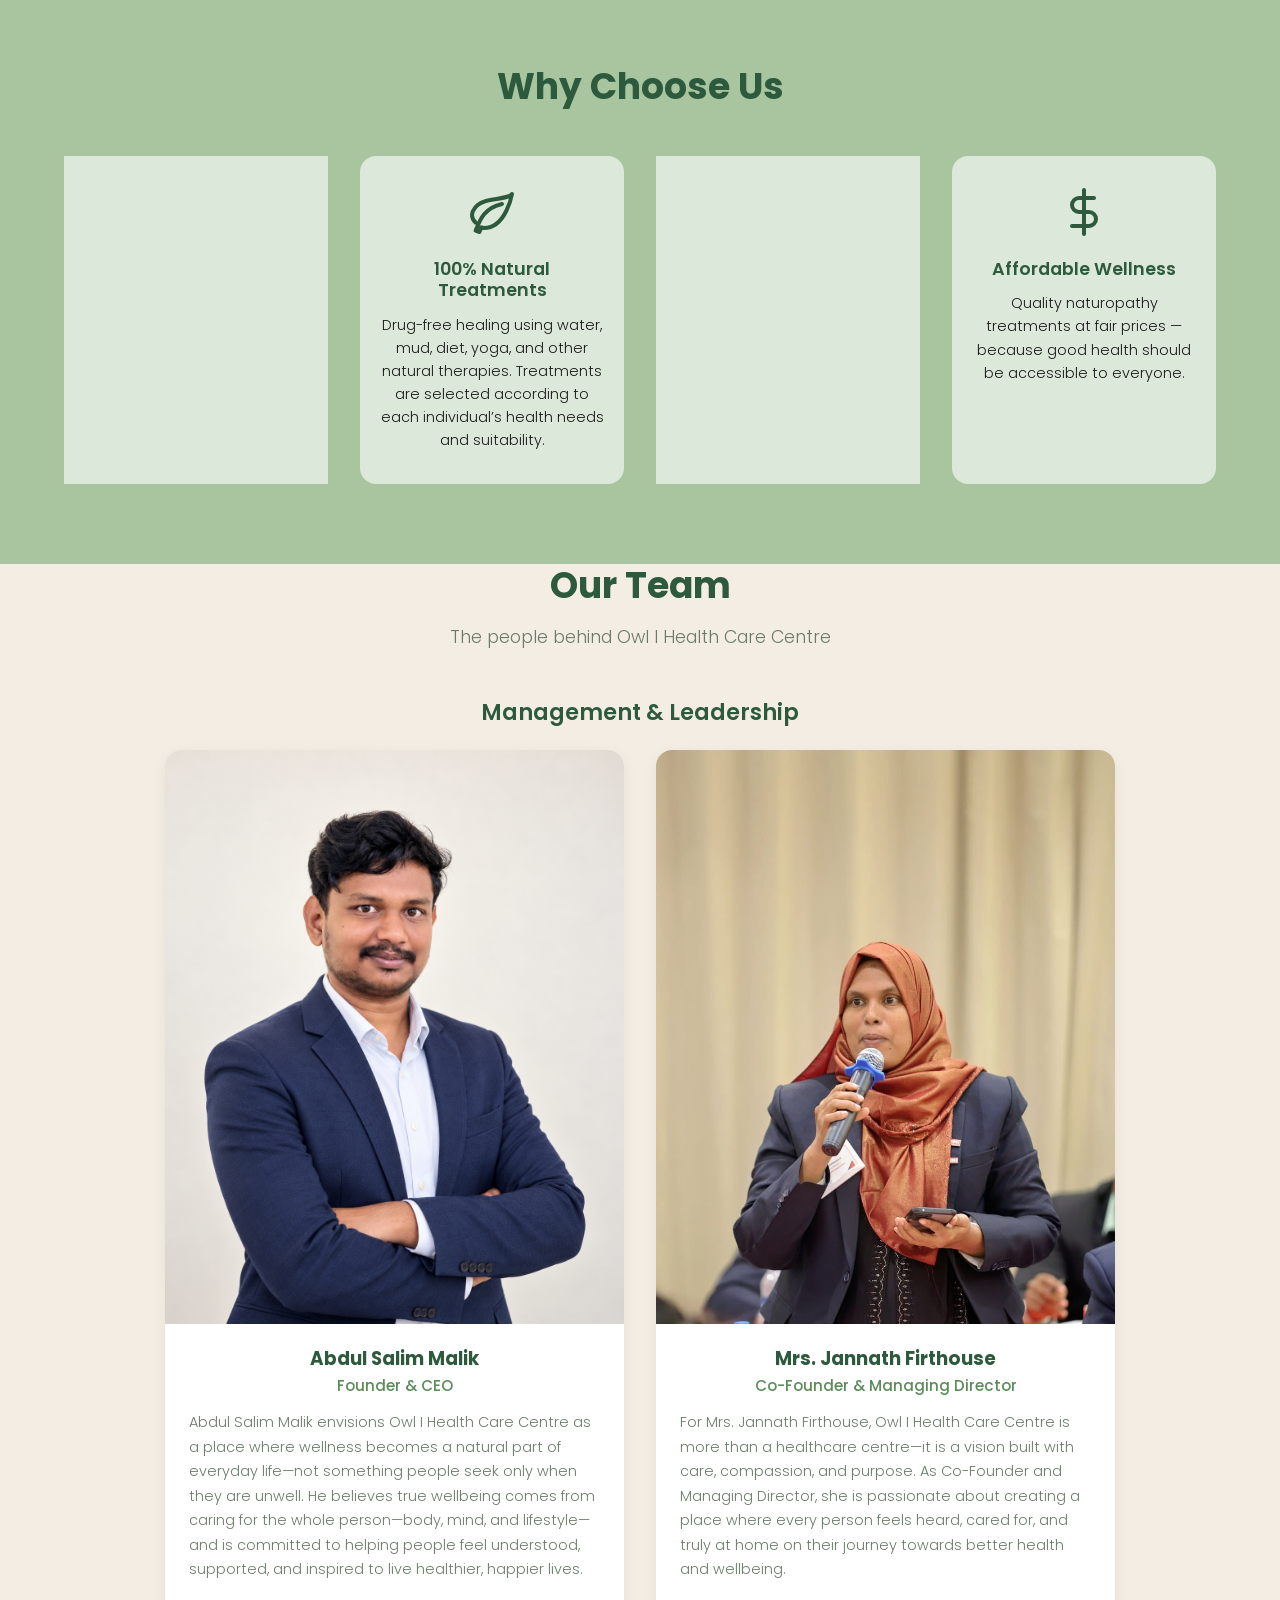
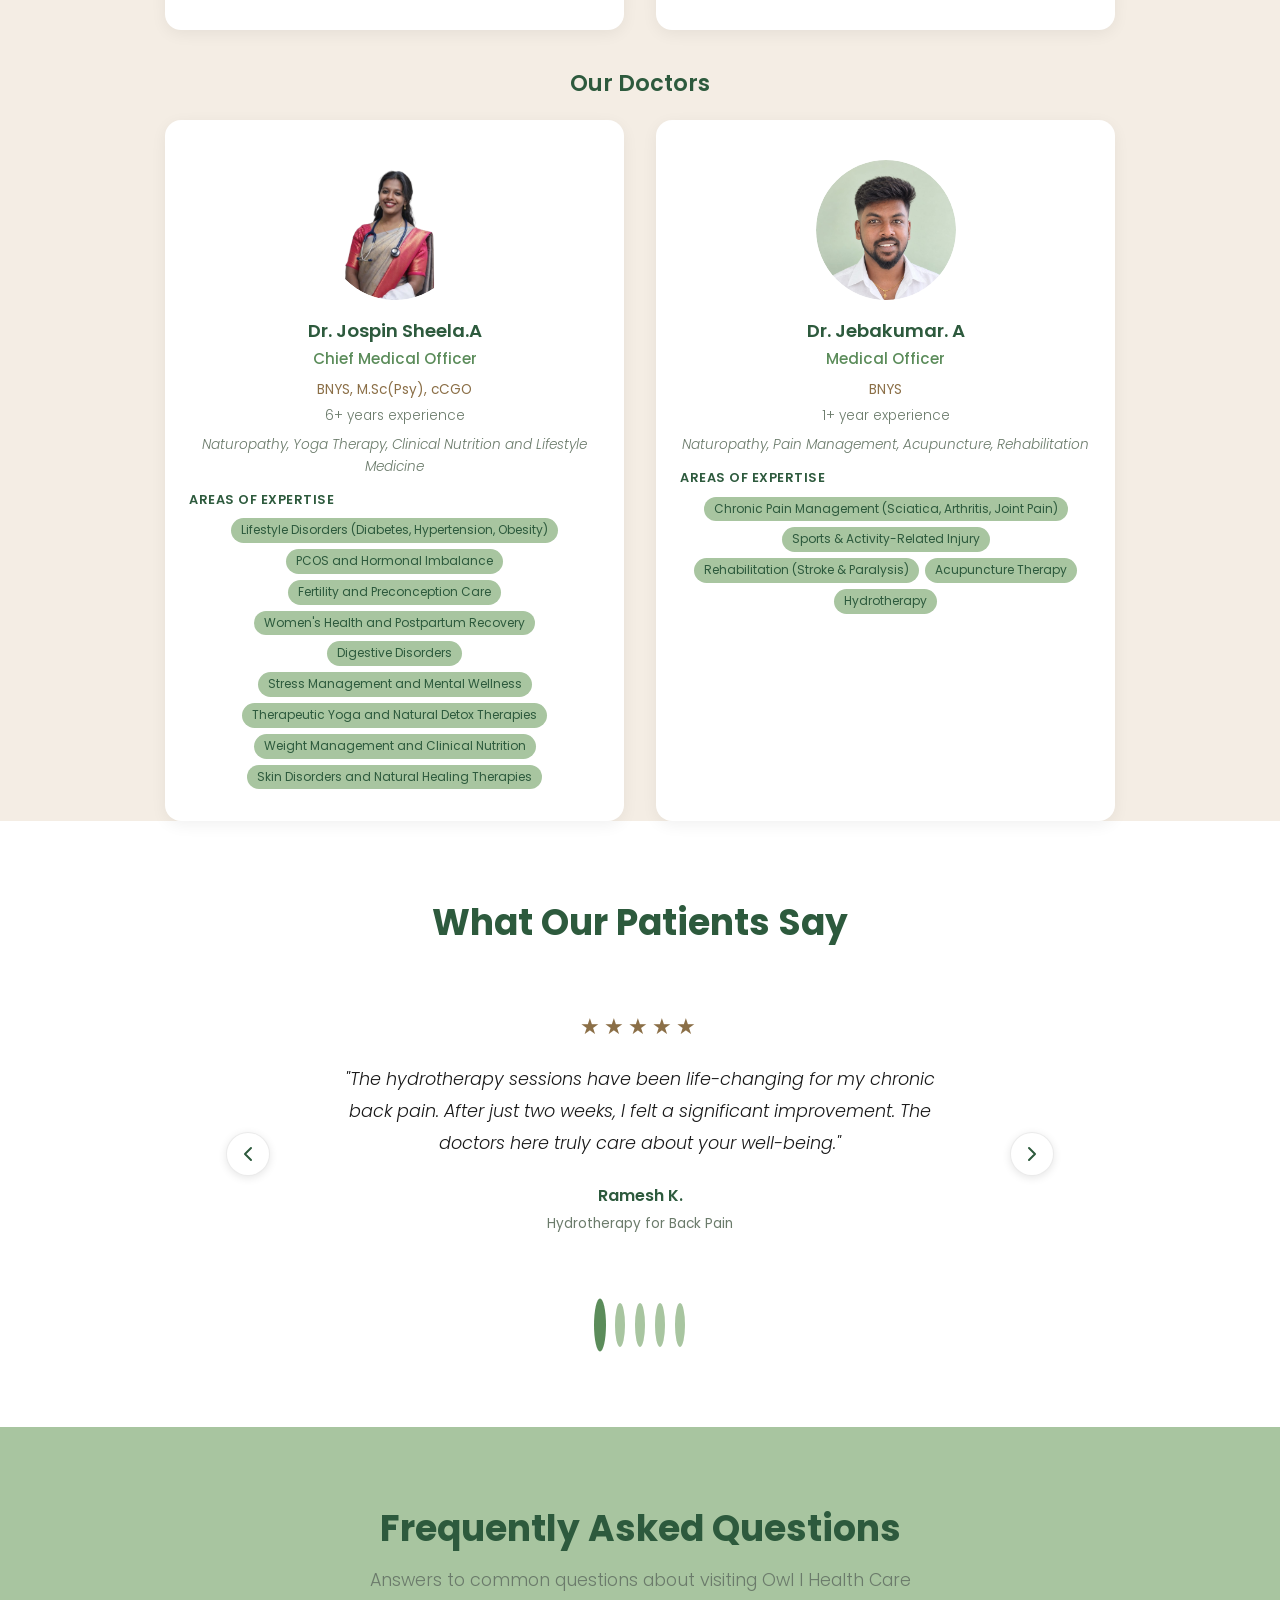
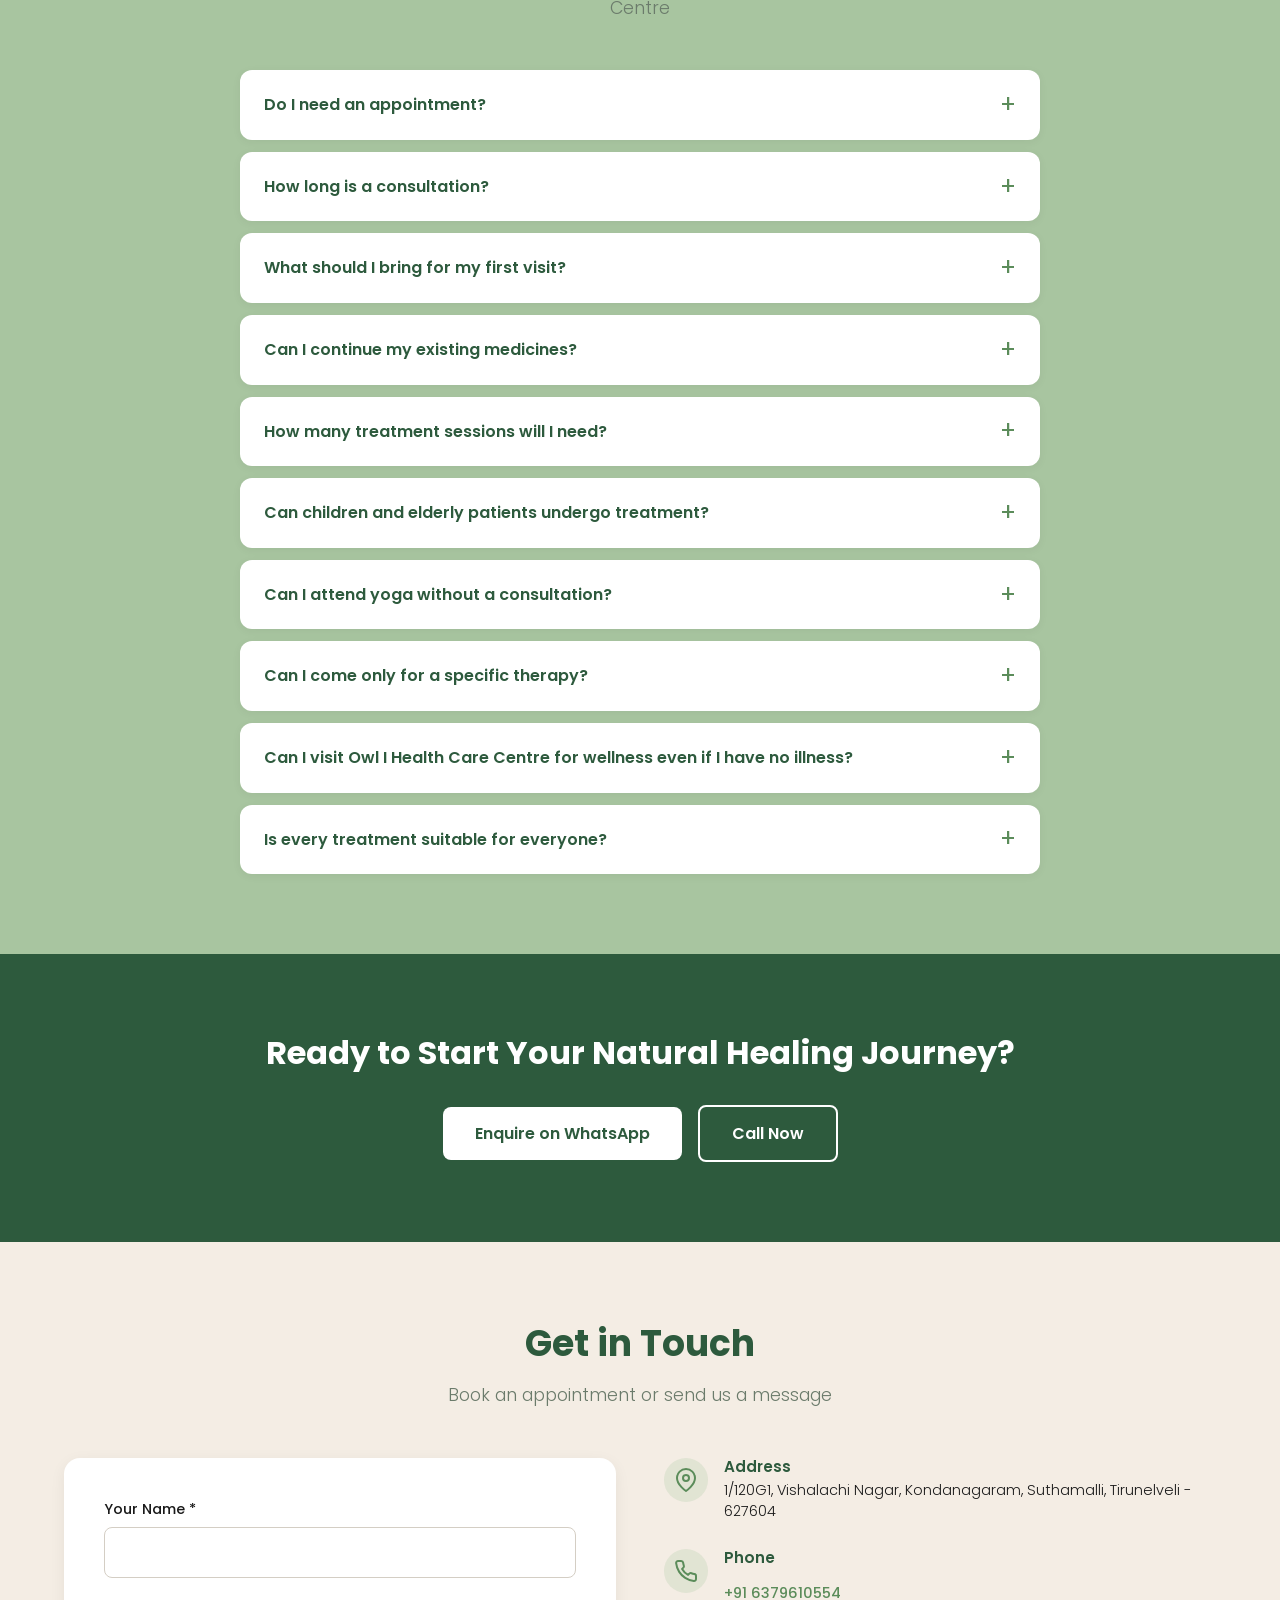
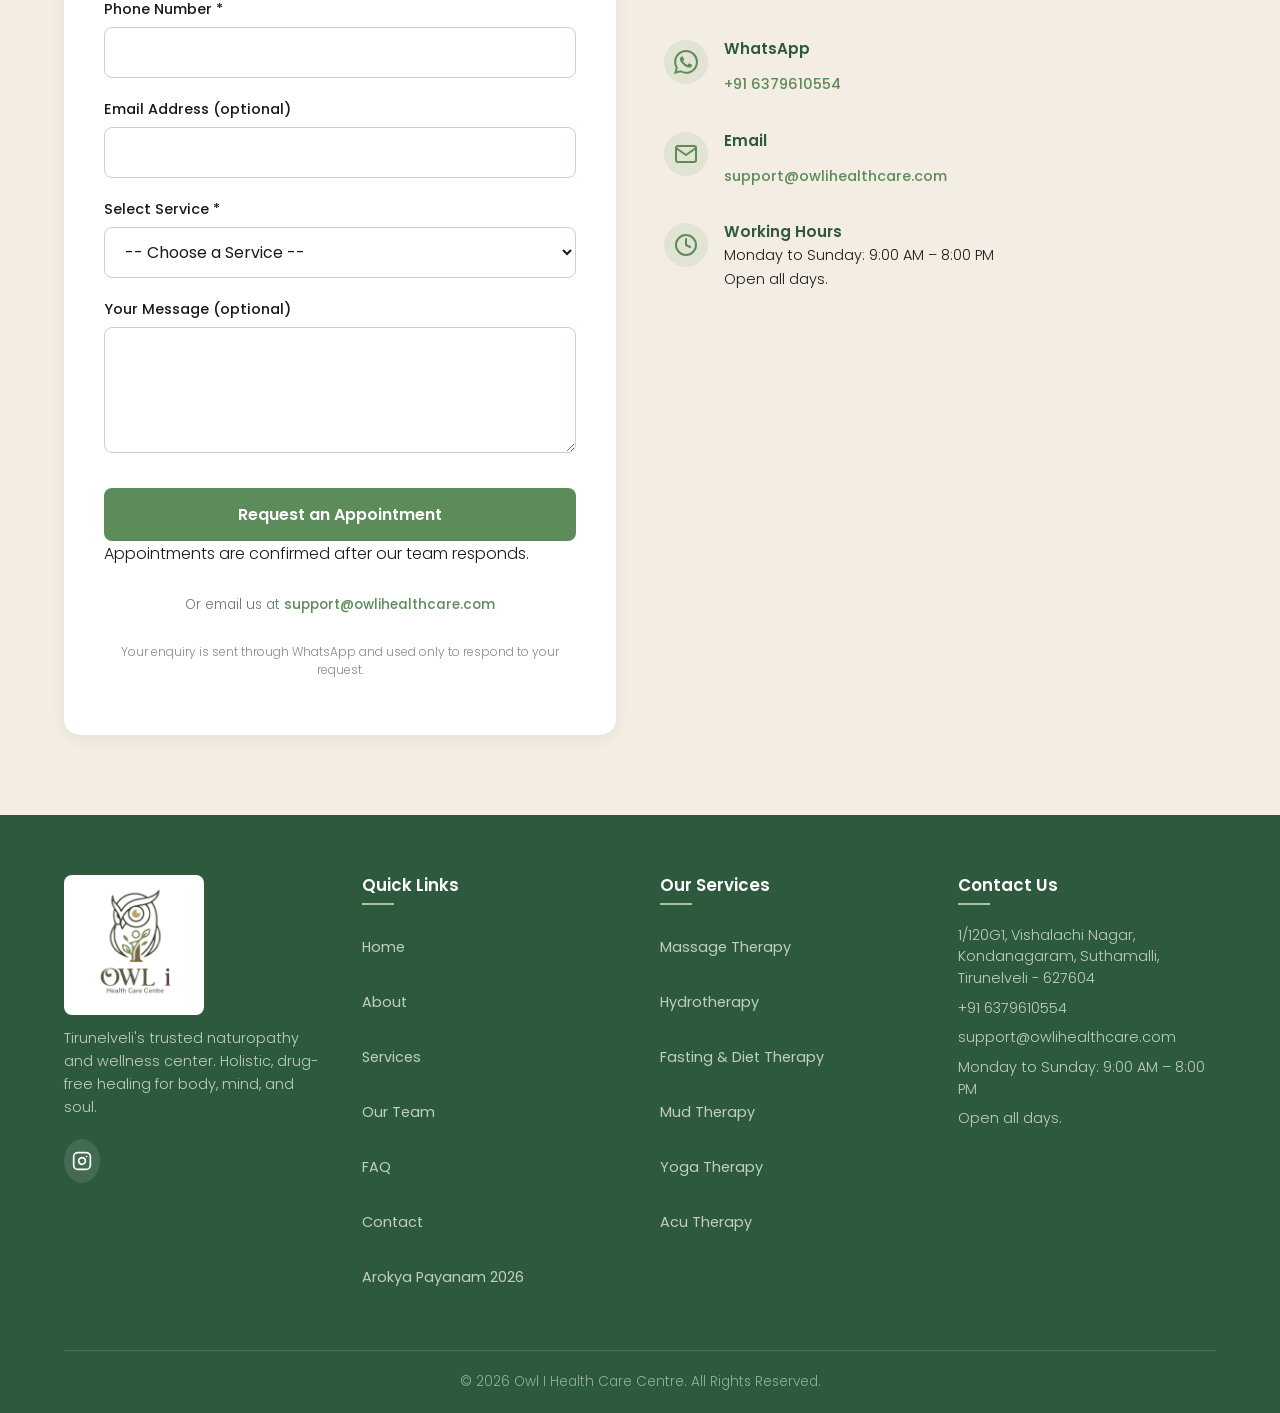
==== commit 255a4fc8: "One common competition-registration link (reels keeps its own) + Session 4 speaker line + events met" ====
--- a/index.html
+++ b/index.html
@@ -1332,7 +1332,7 @@
        NOTES: Order matters — i18n.js must load before
               main.js so translations are available.
        ============================================ -->
-  <script src="js/i18n.js?v=9"></script>
+  <script src="js/i18n.js?v=10"></script>
   <script src="js/main.js"></script>
   <script src="js/testimonials.js"></script>
   <script src="js/lightbox.js"></script>
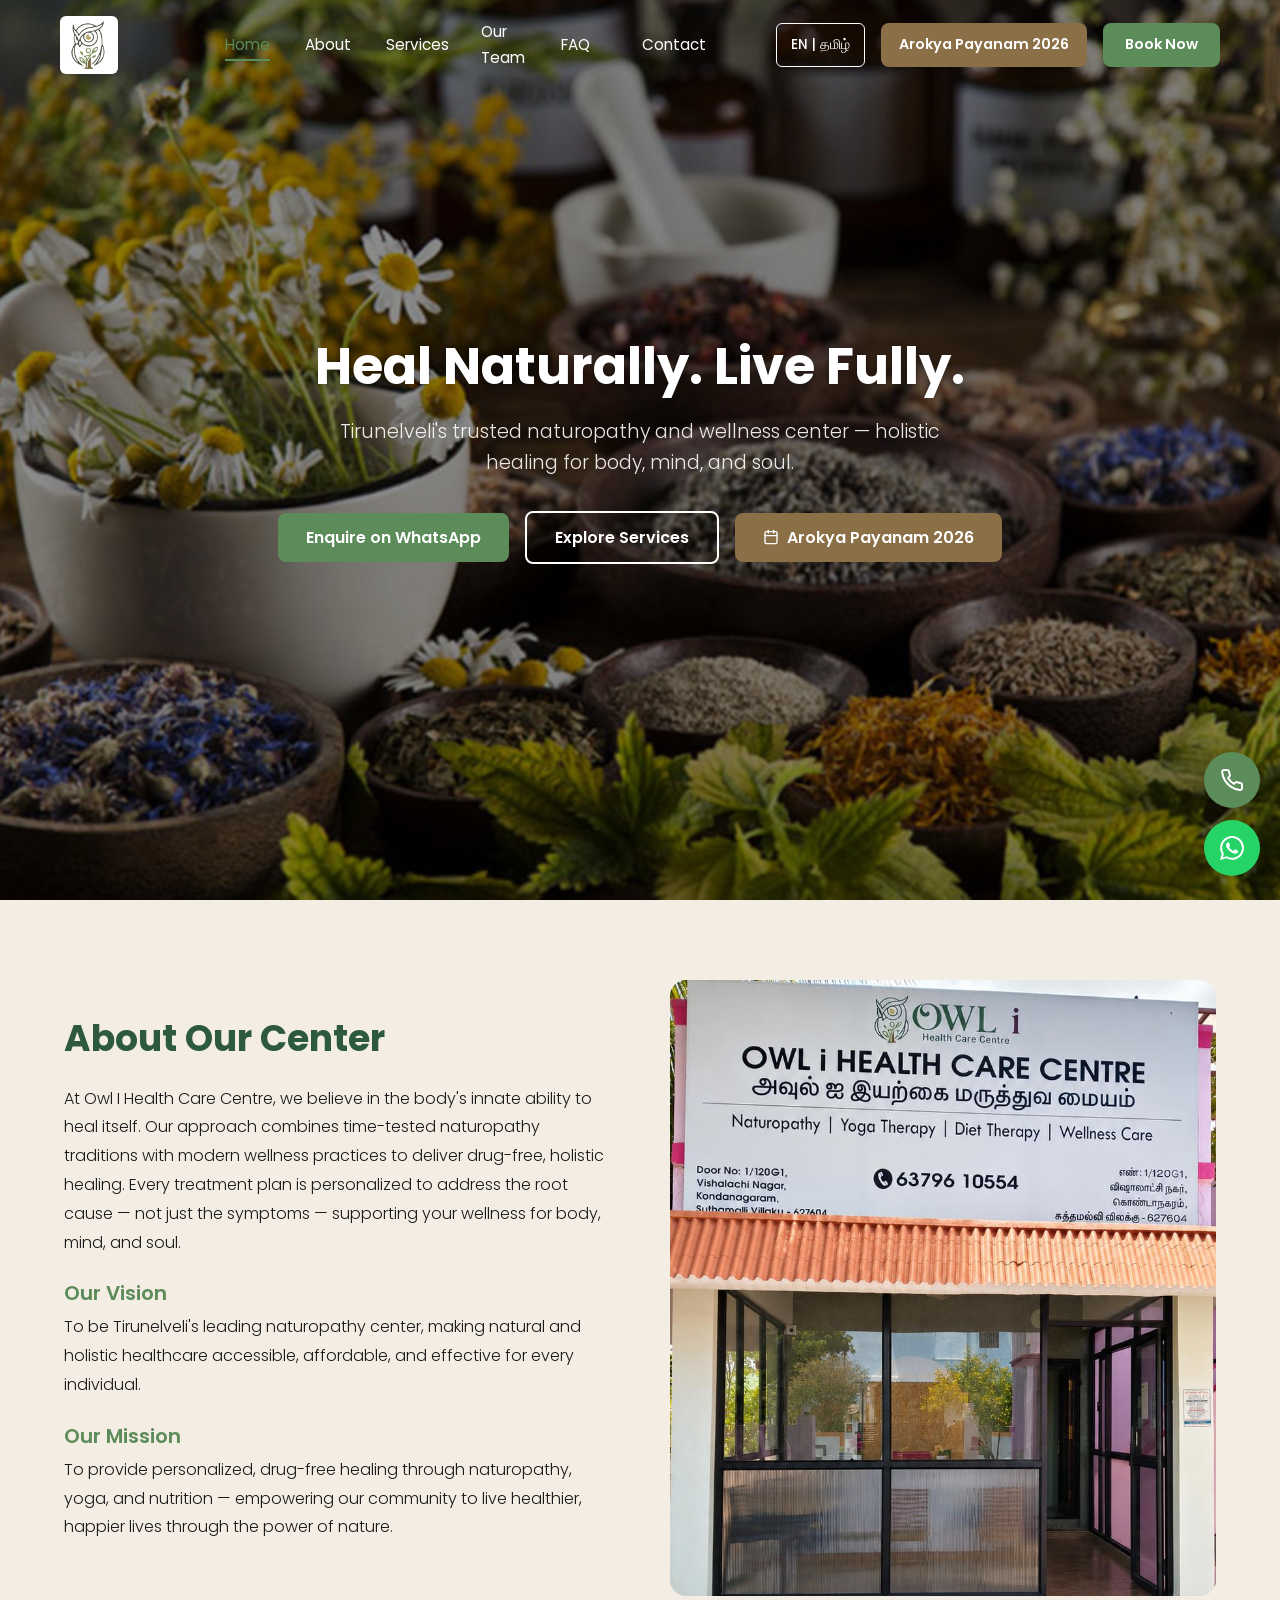
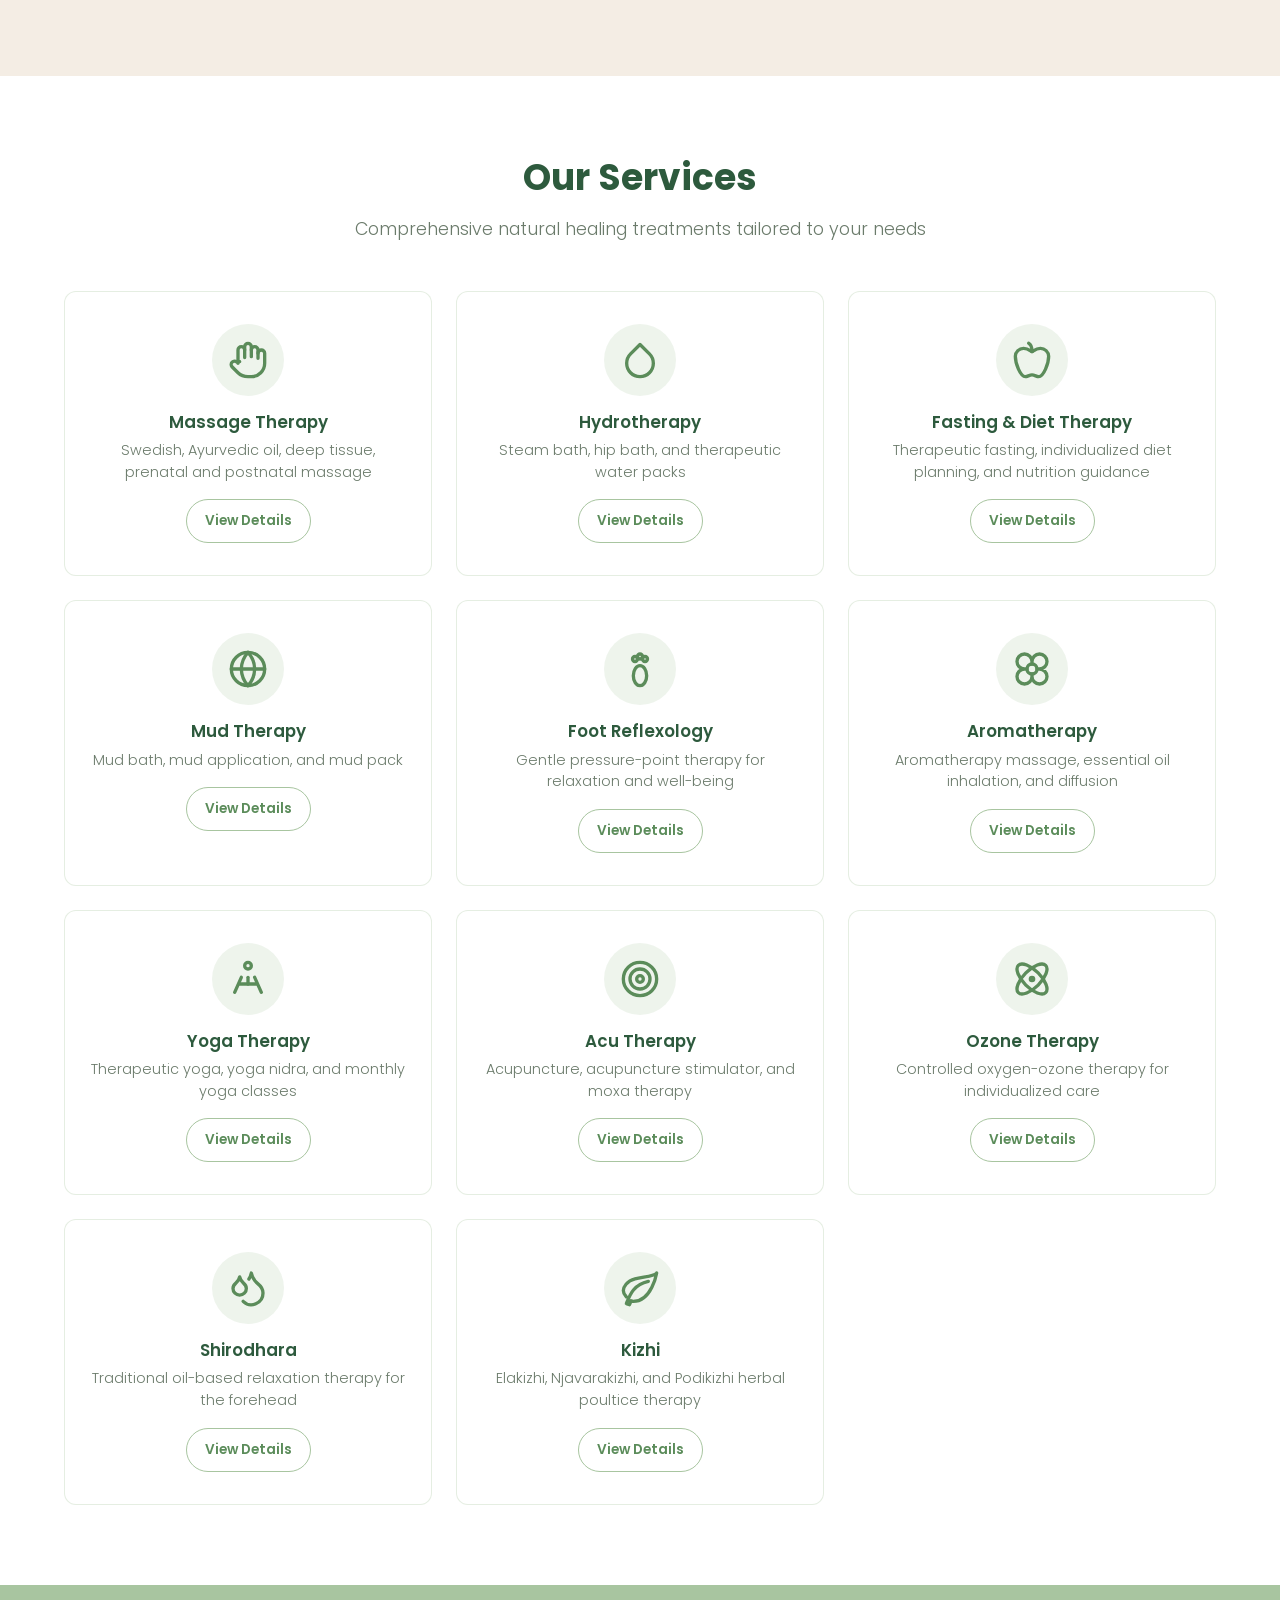
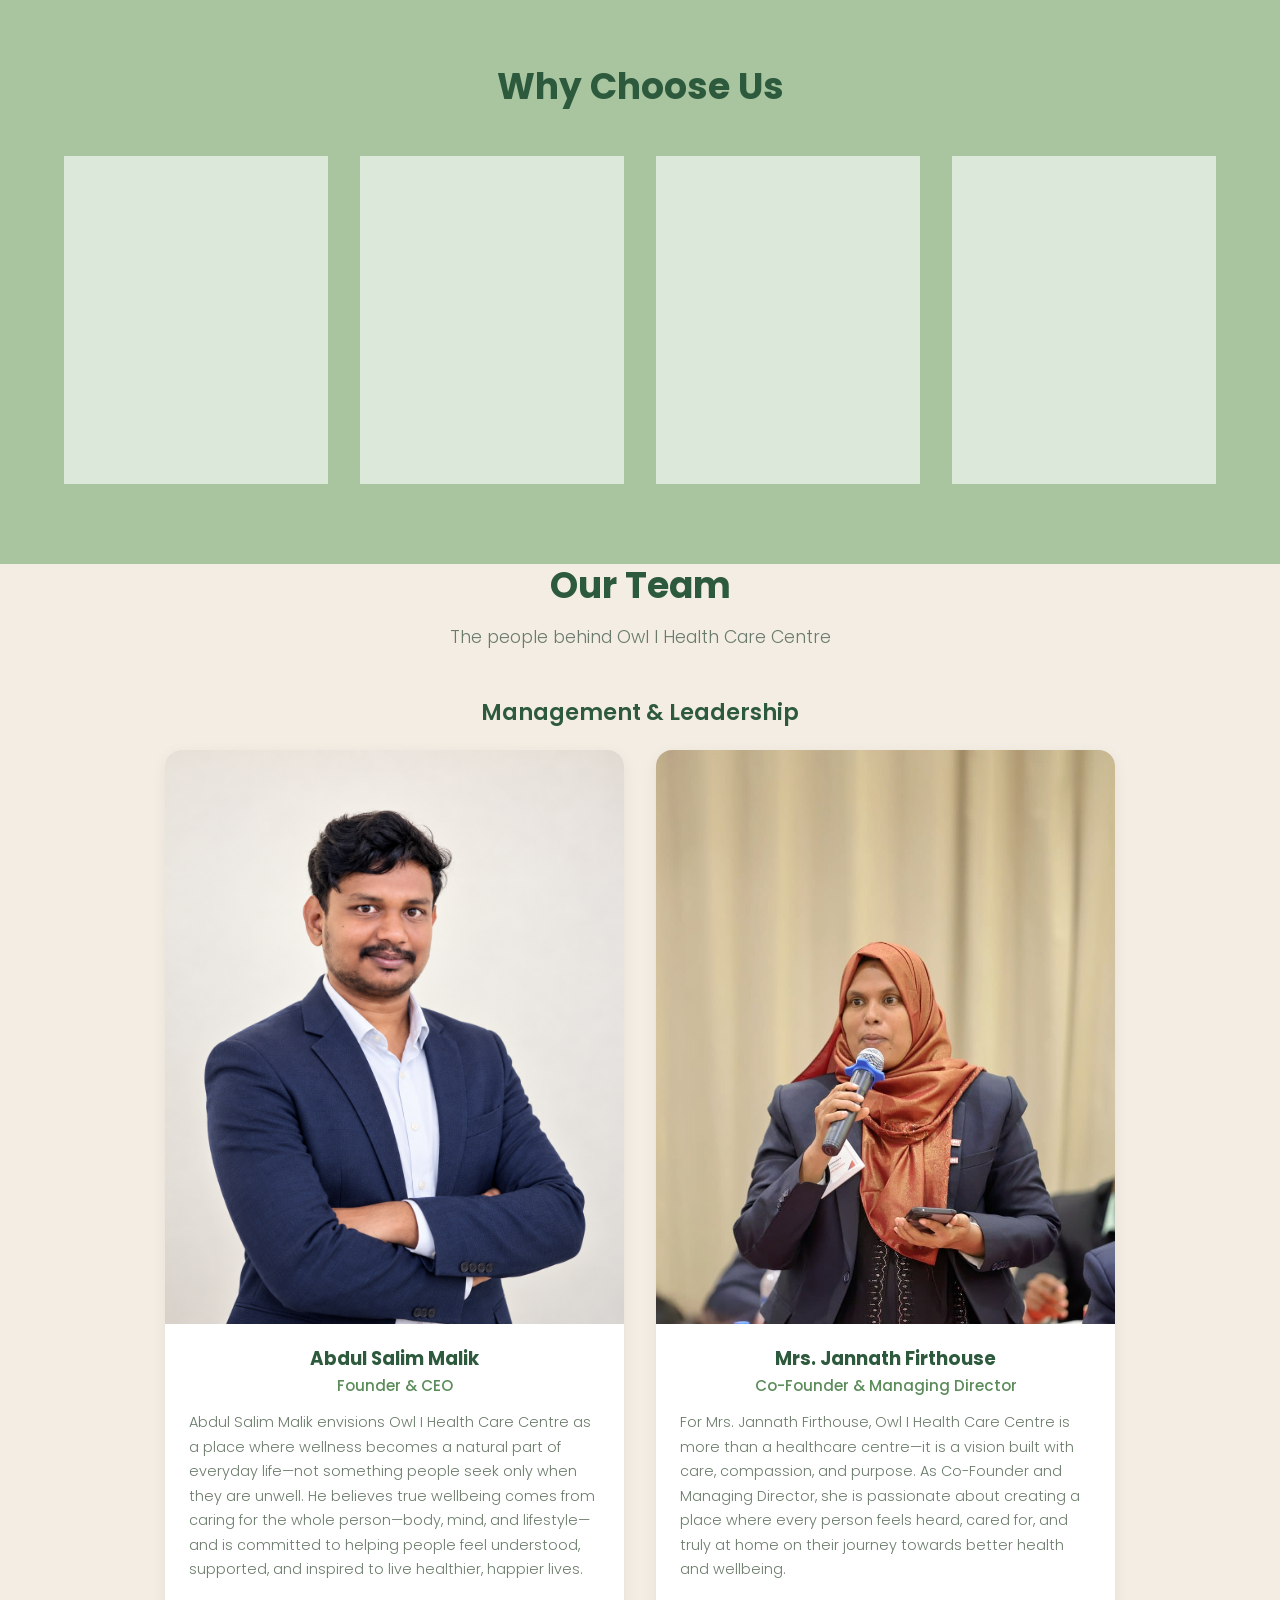
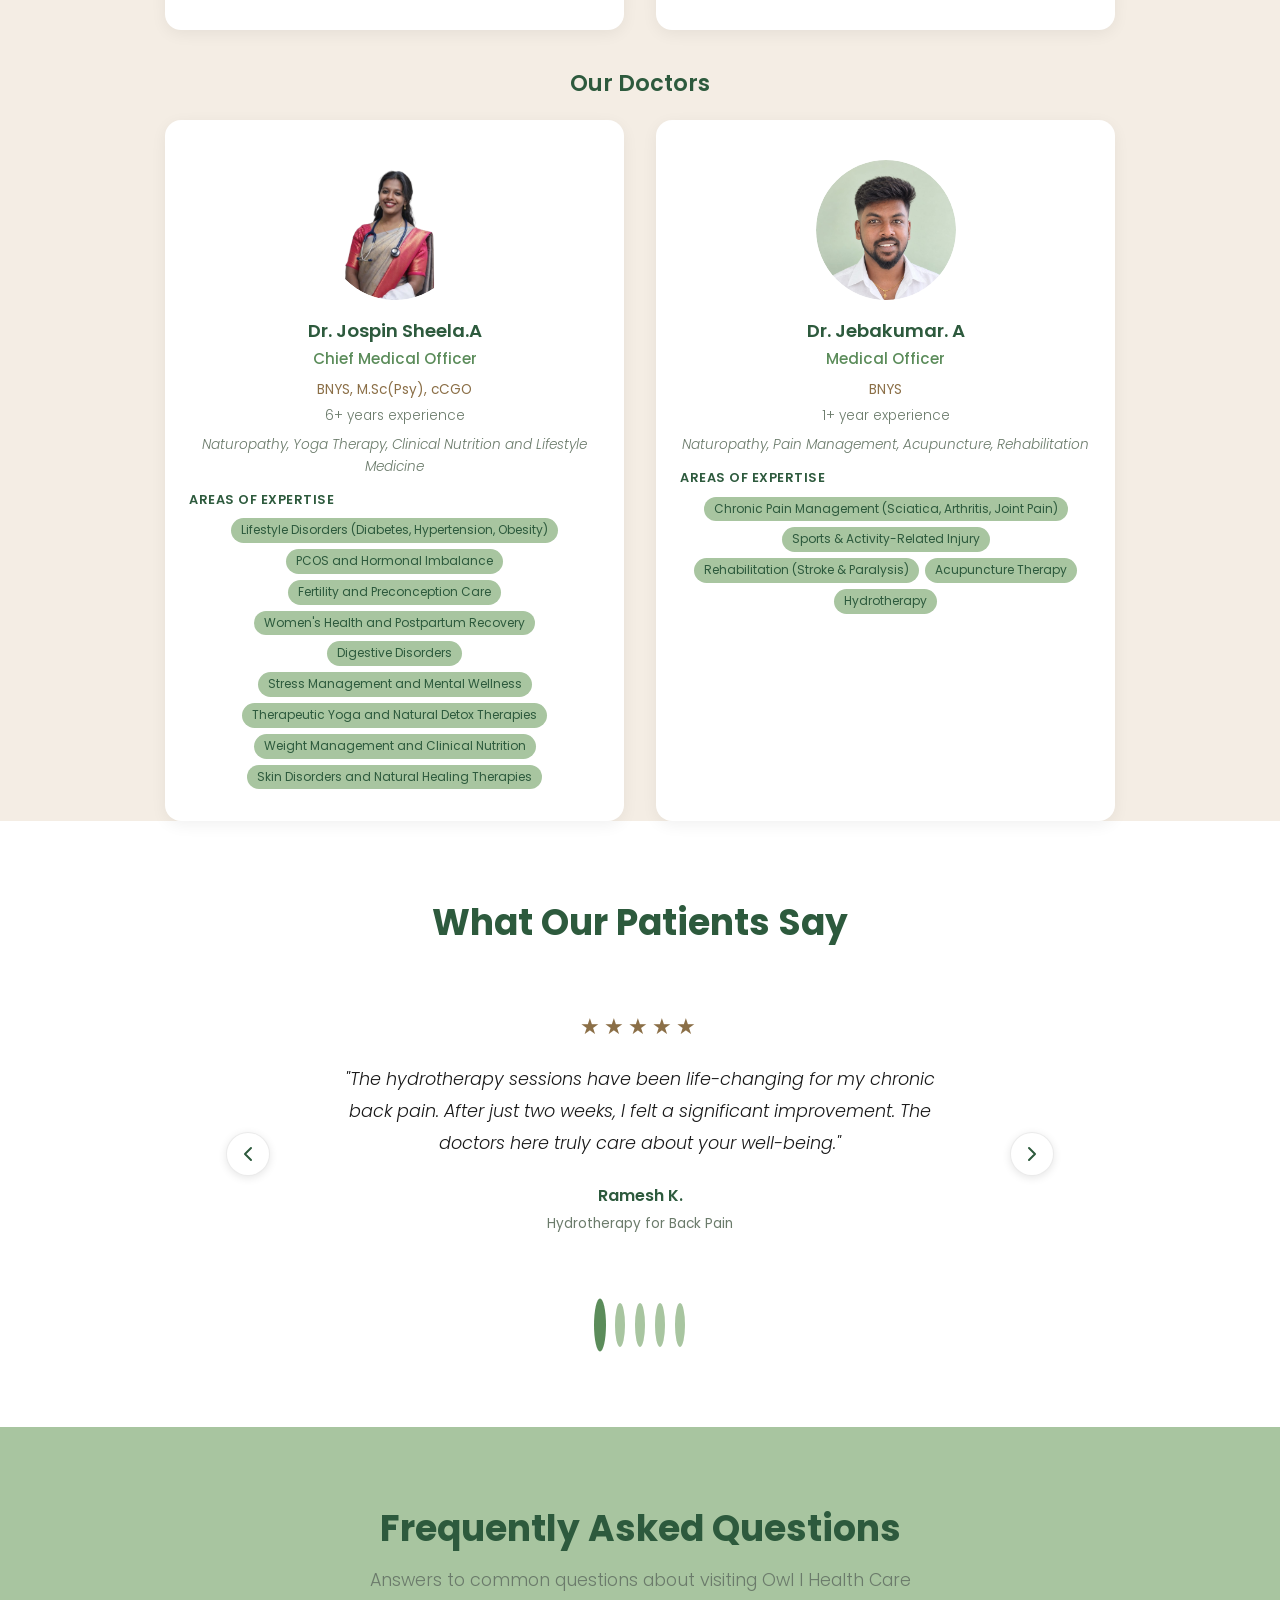
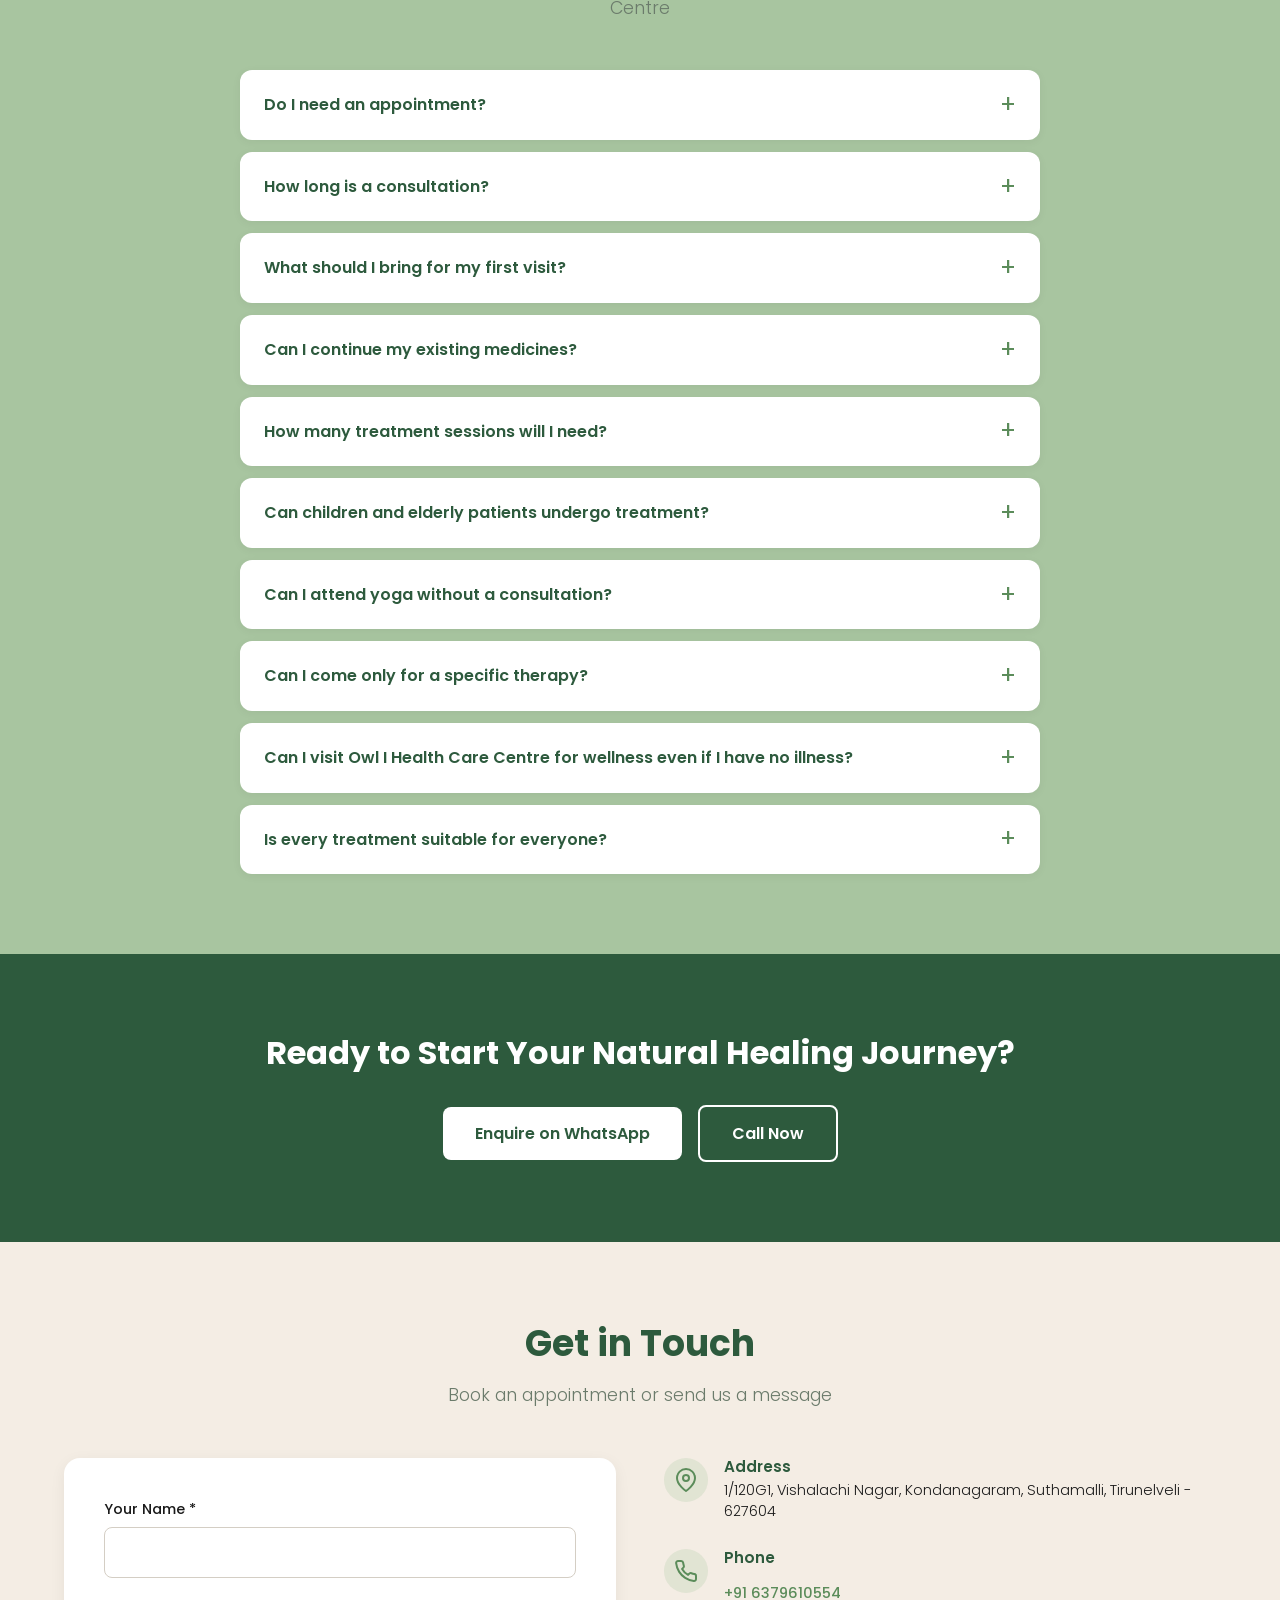
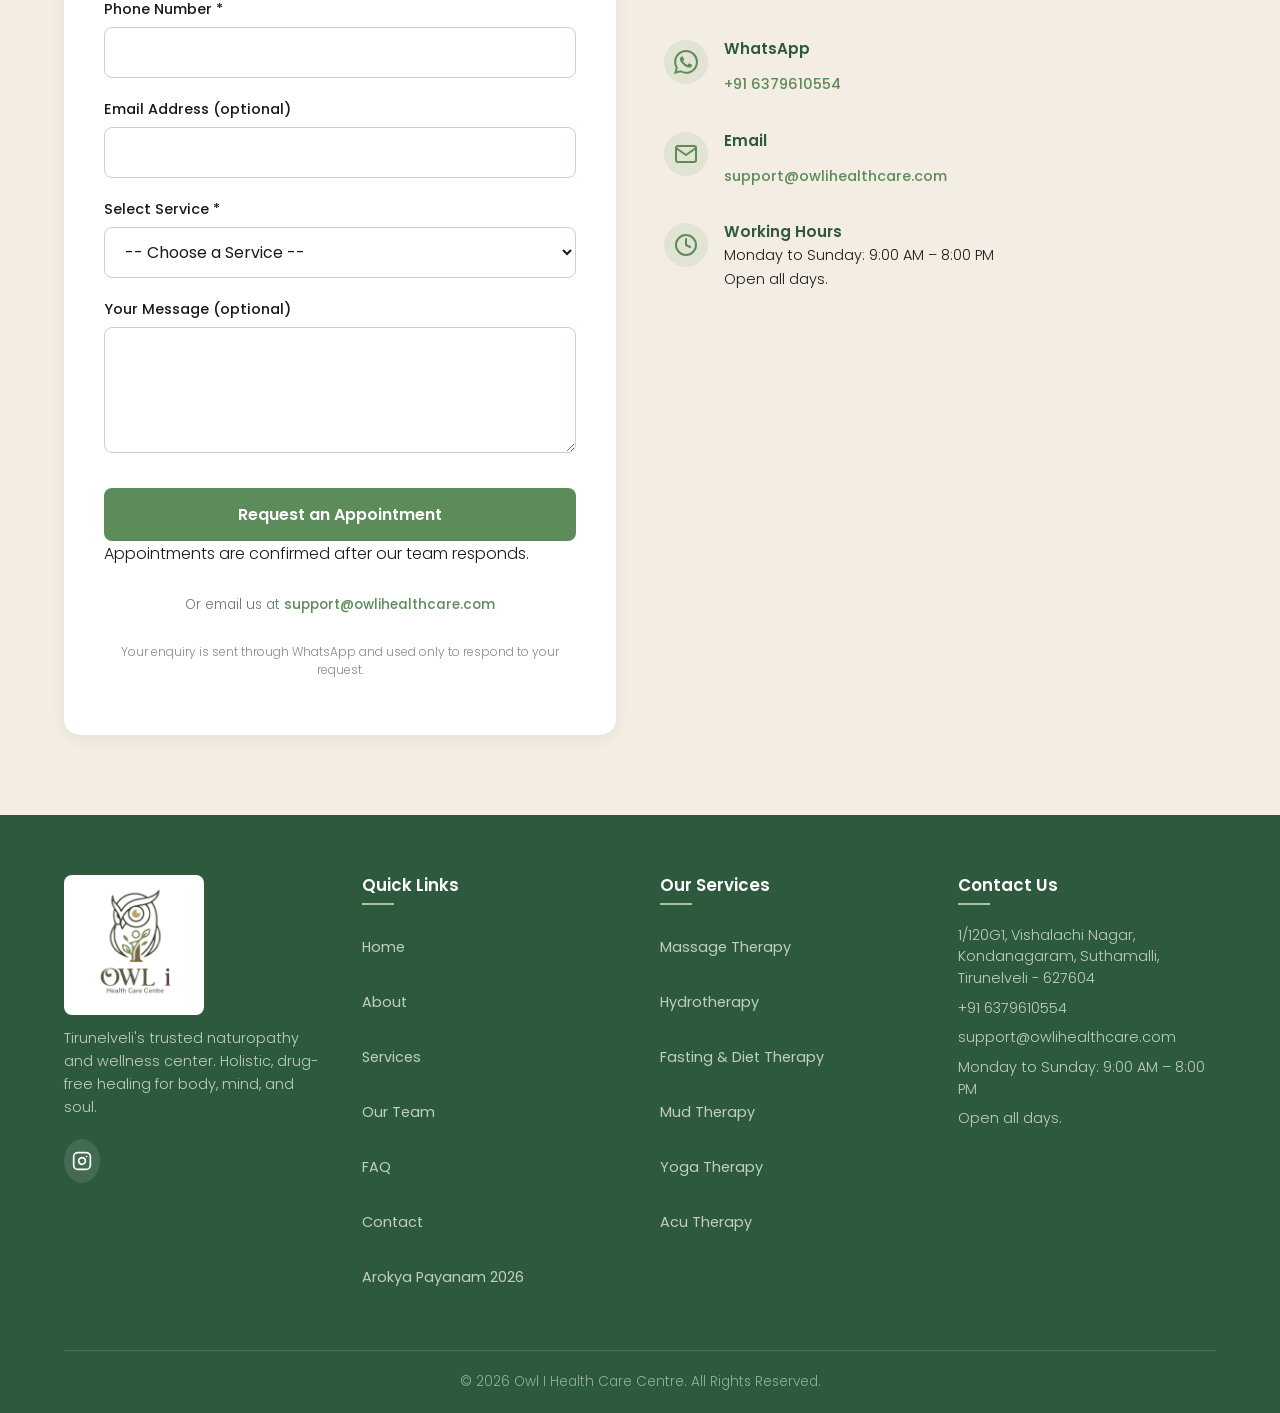
==== commit ed8e7d18: "Session 4: Dr. L. Beena Theres + hypertension topic; 1000+ General Public audience card (owner follo" ====
--- a/index.html
+++ b/index.html
@@ -1332,7 +1332,7 @@
        NOTES: Order matters — i18n.js must load before
               main.js so translations are available.
        ============================================ -->
-  <script src="js/i18n.js?v=10"></script>
+  <script src="js/i18n.js?v=11"></script>
   <script src="js/main.js"></script>
   <script src="js/testimonials.js"></script>
   <script src="js/lightbox.js"></script>
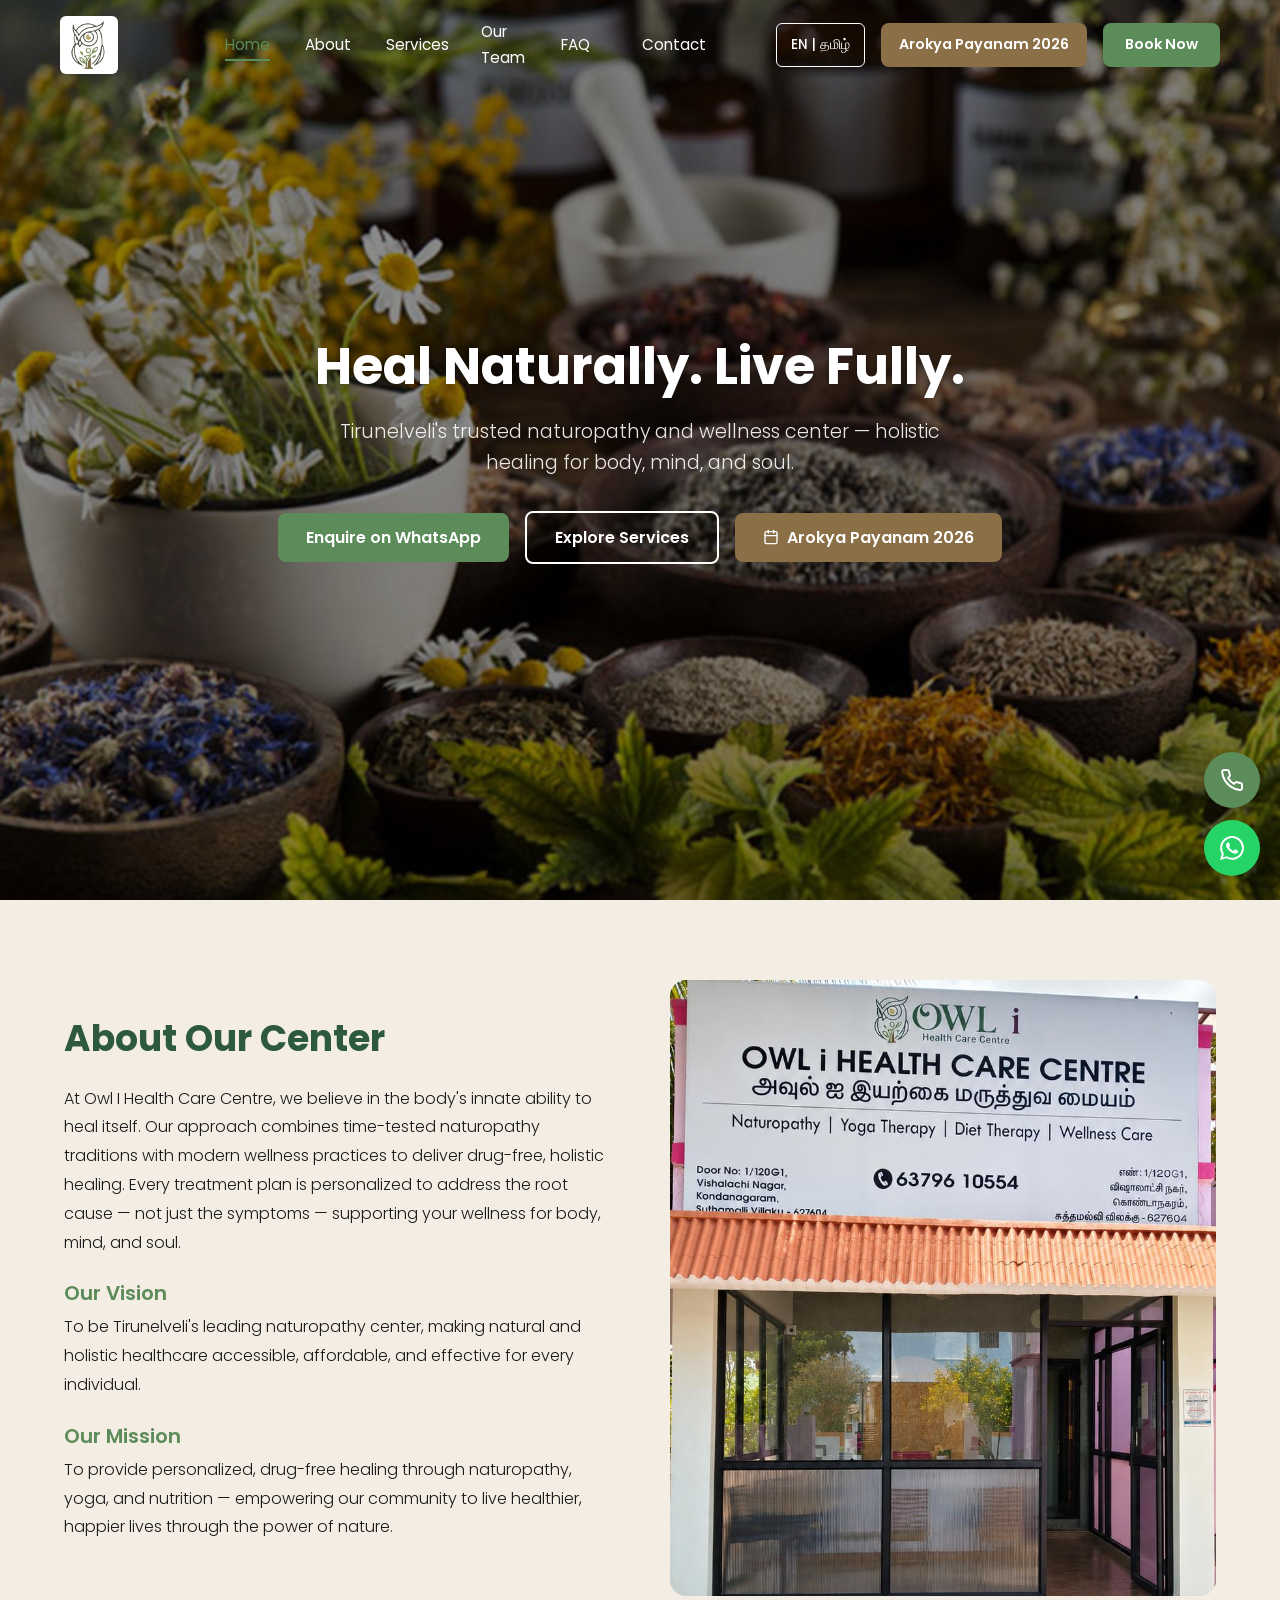
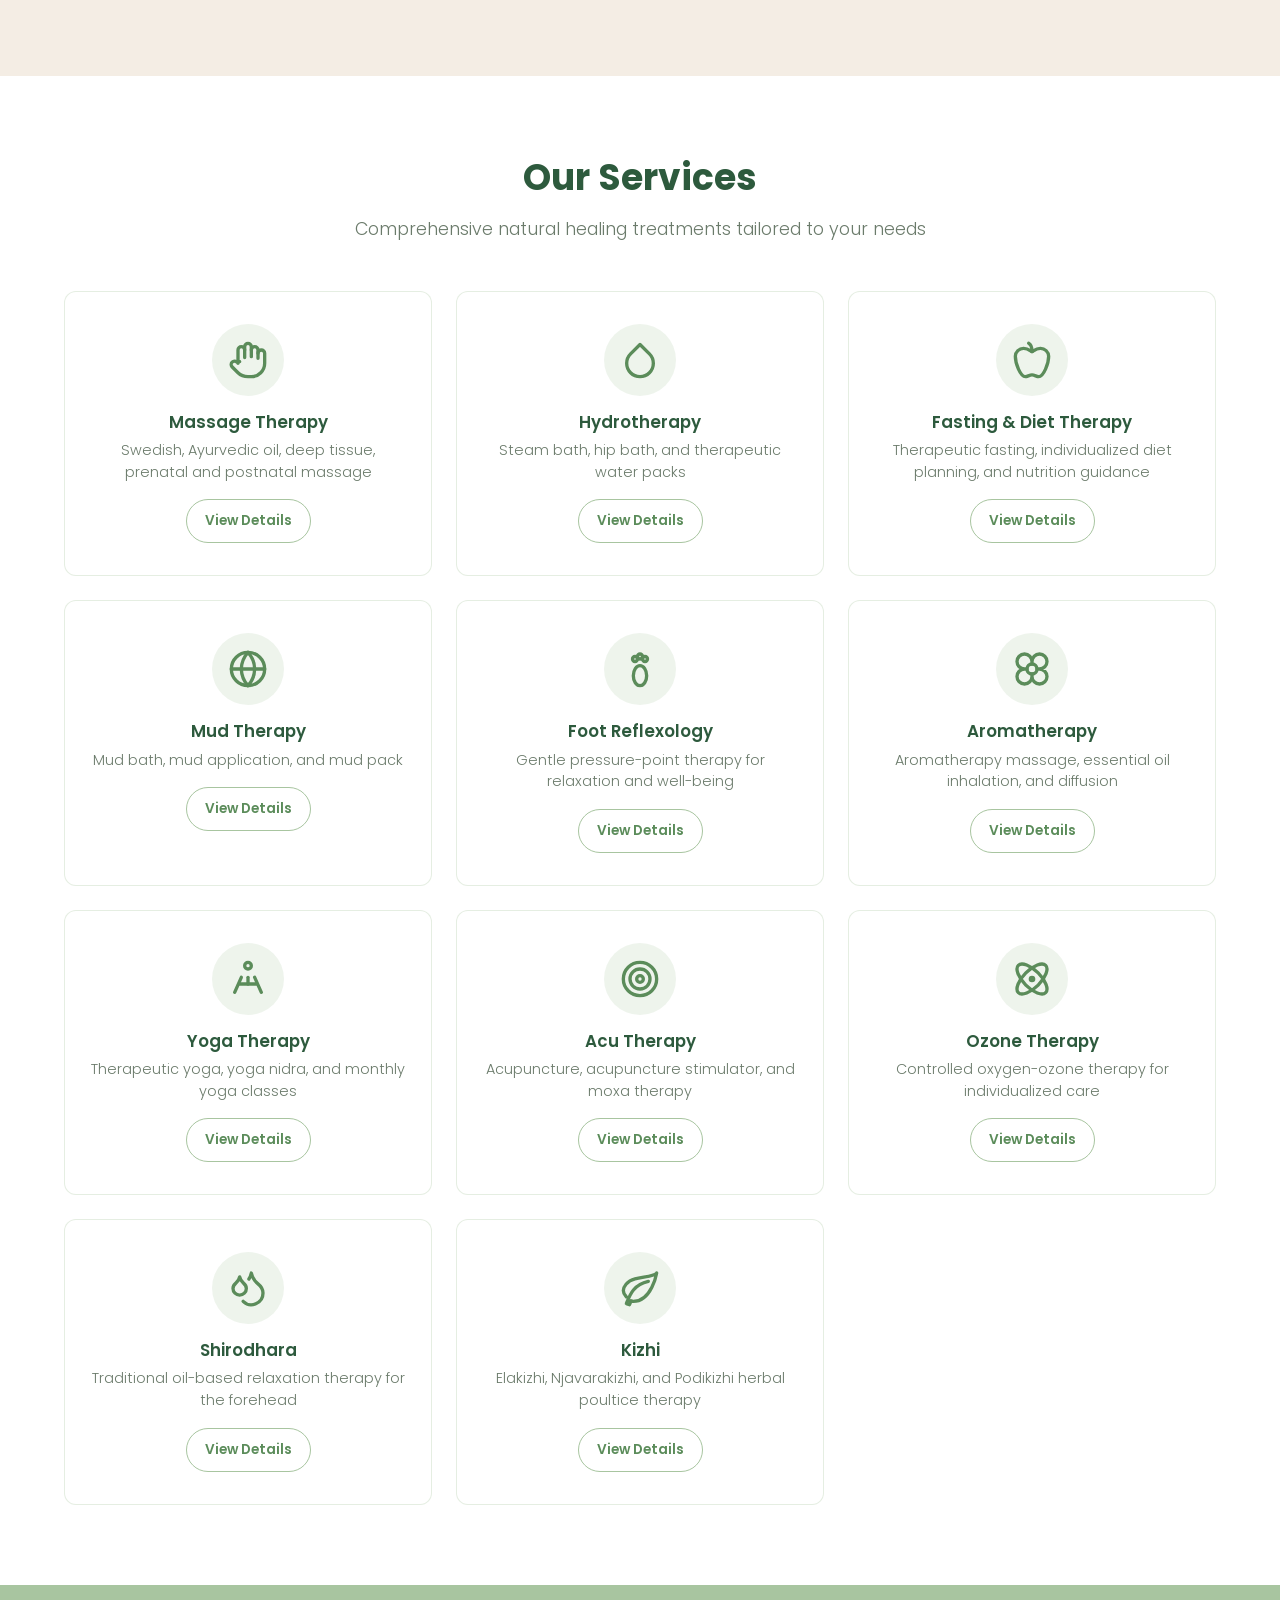
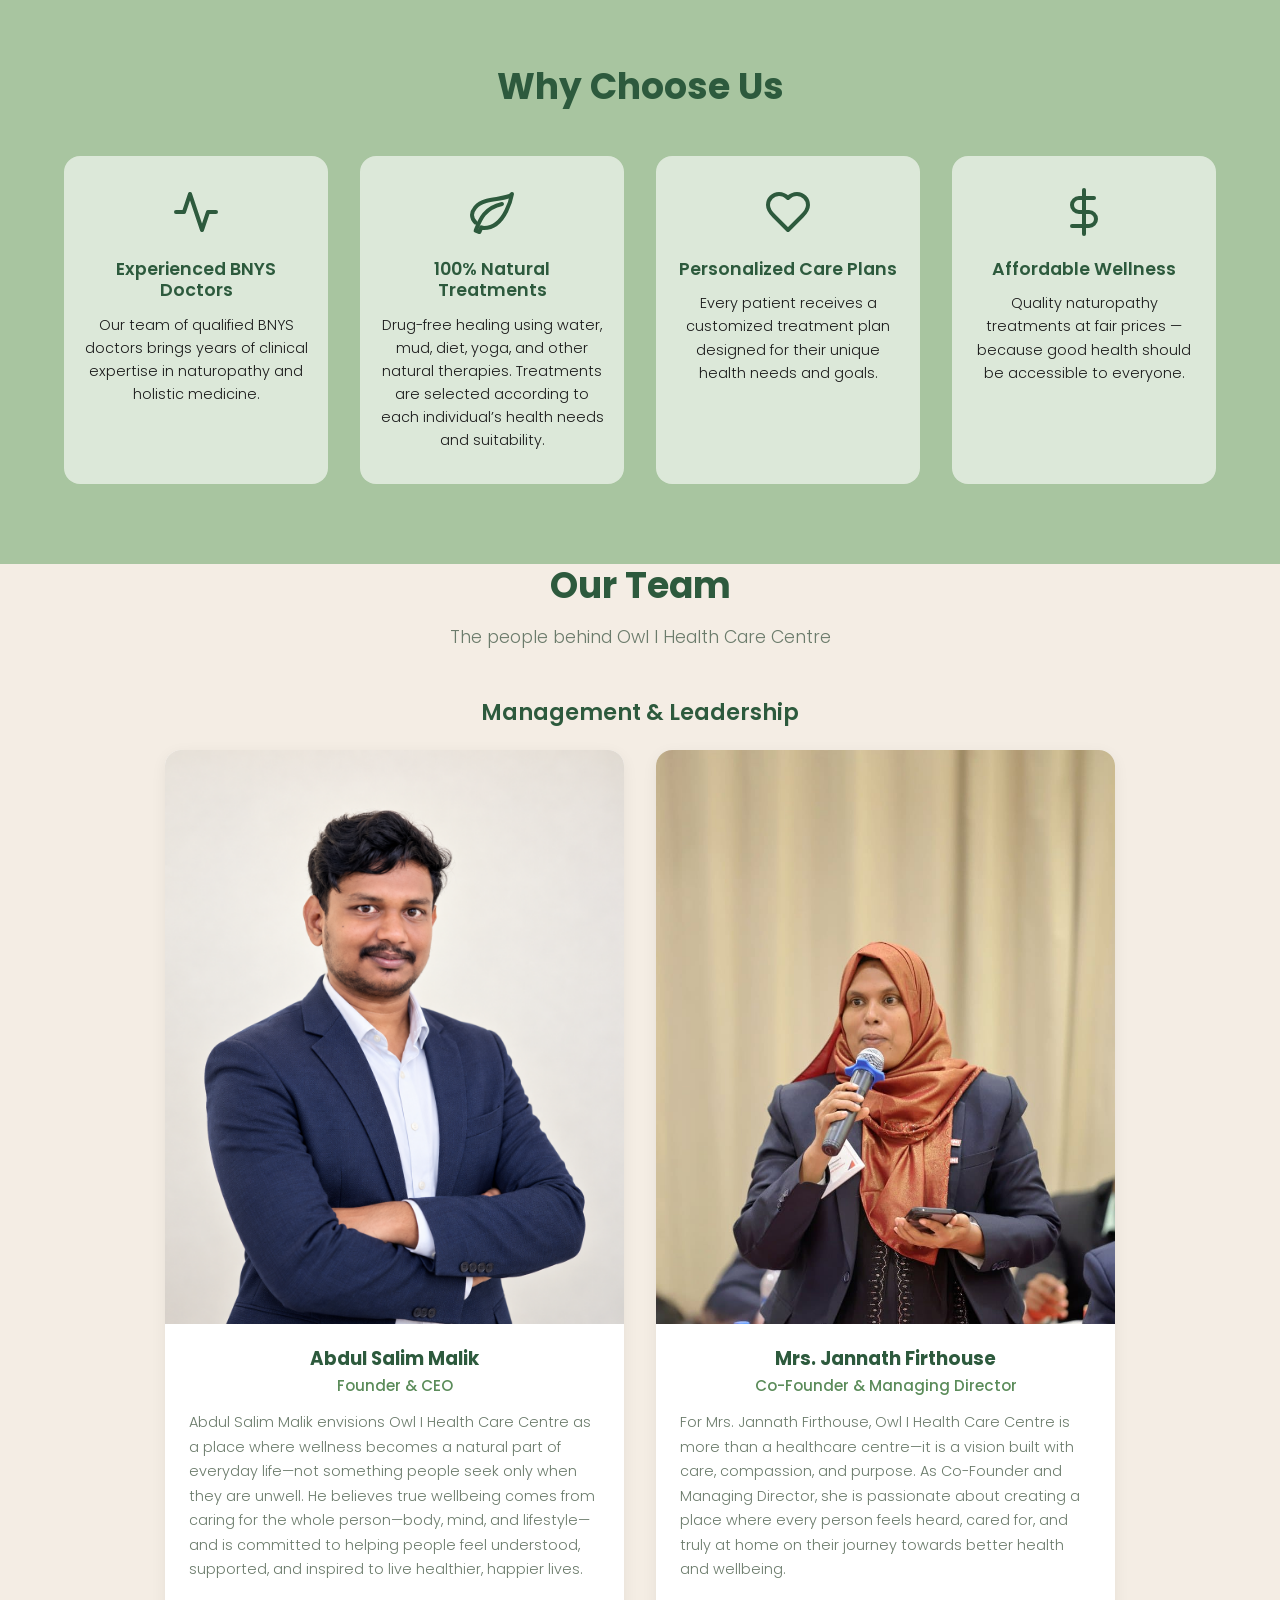
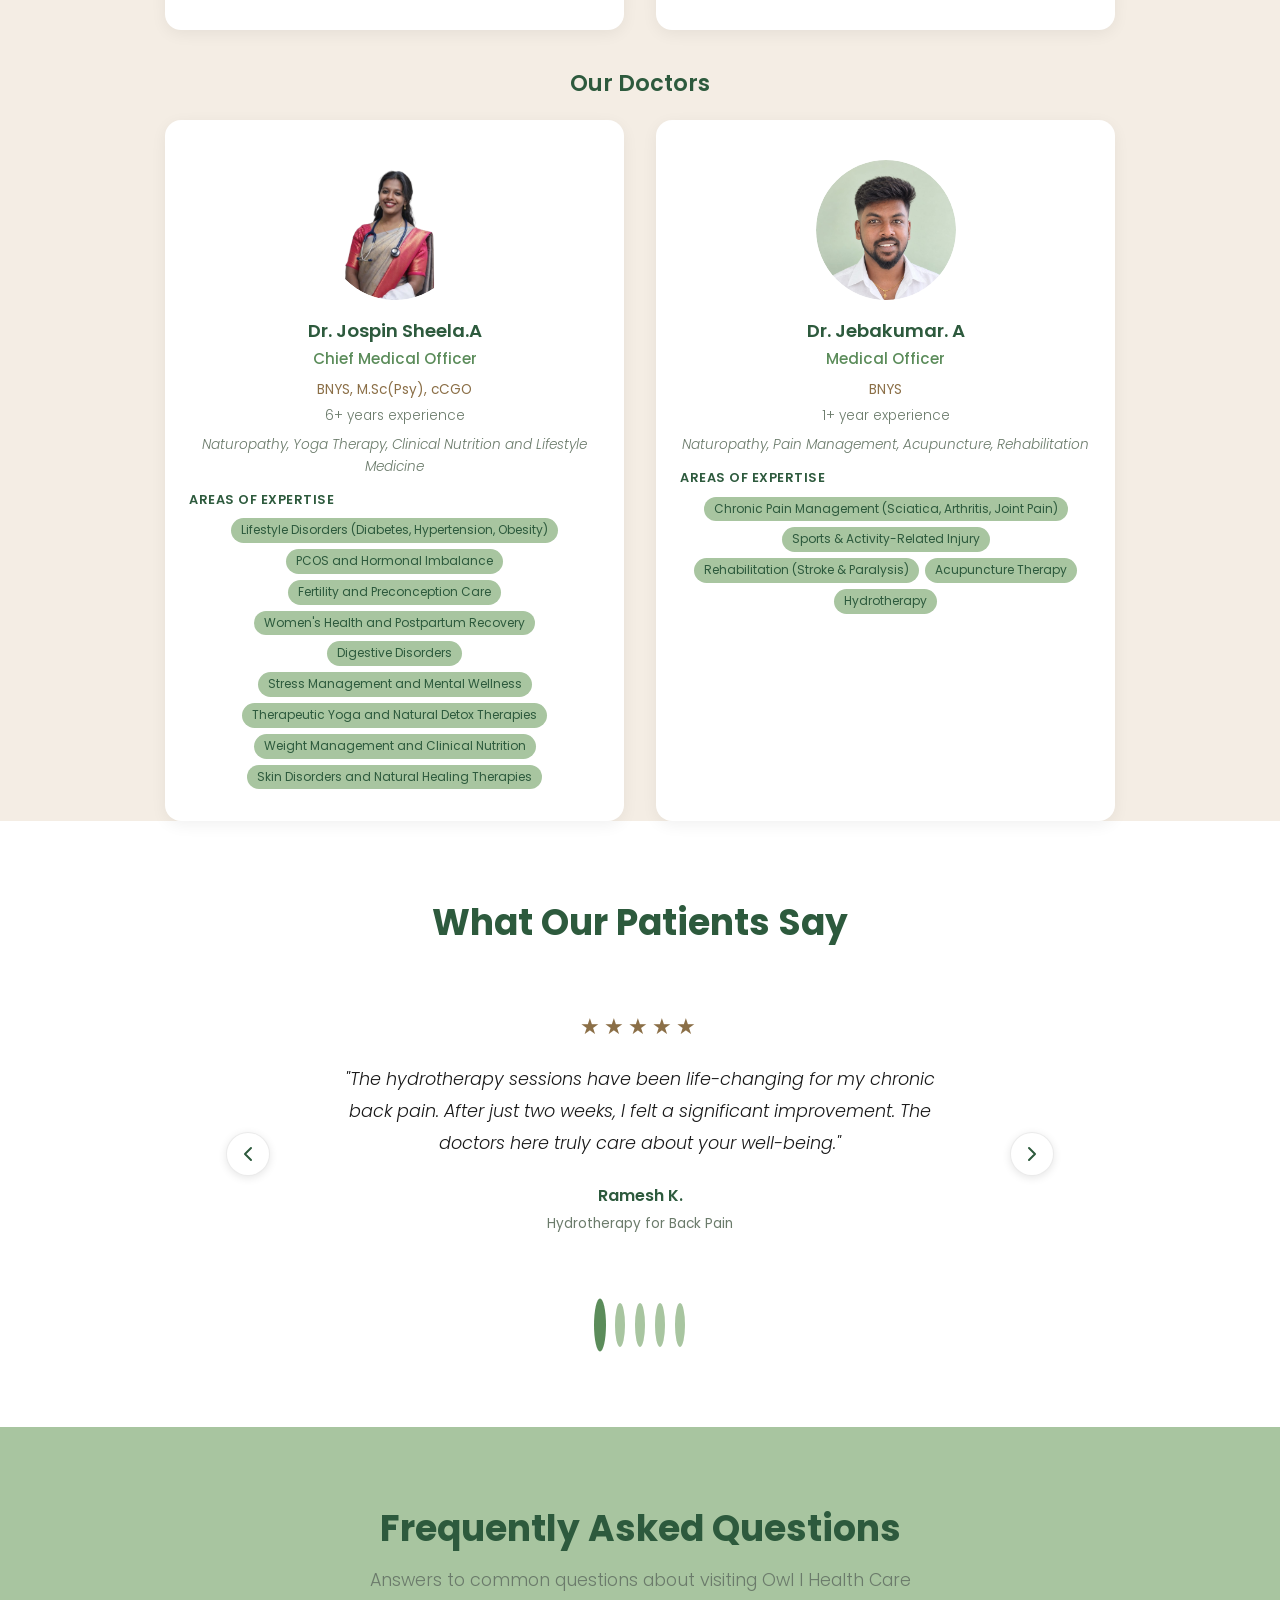
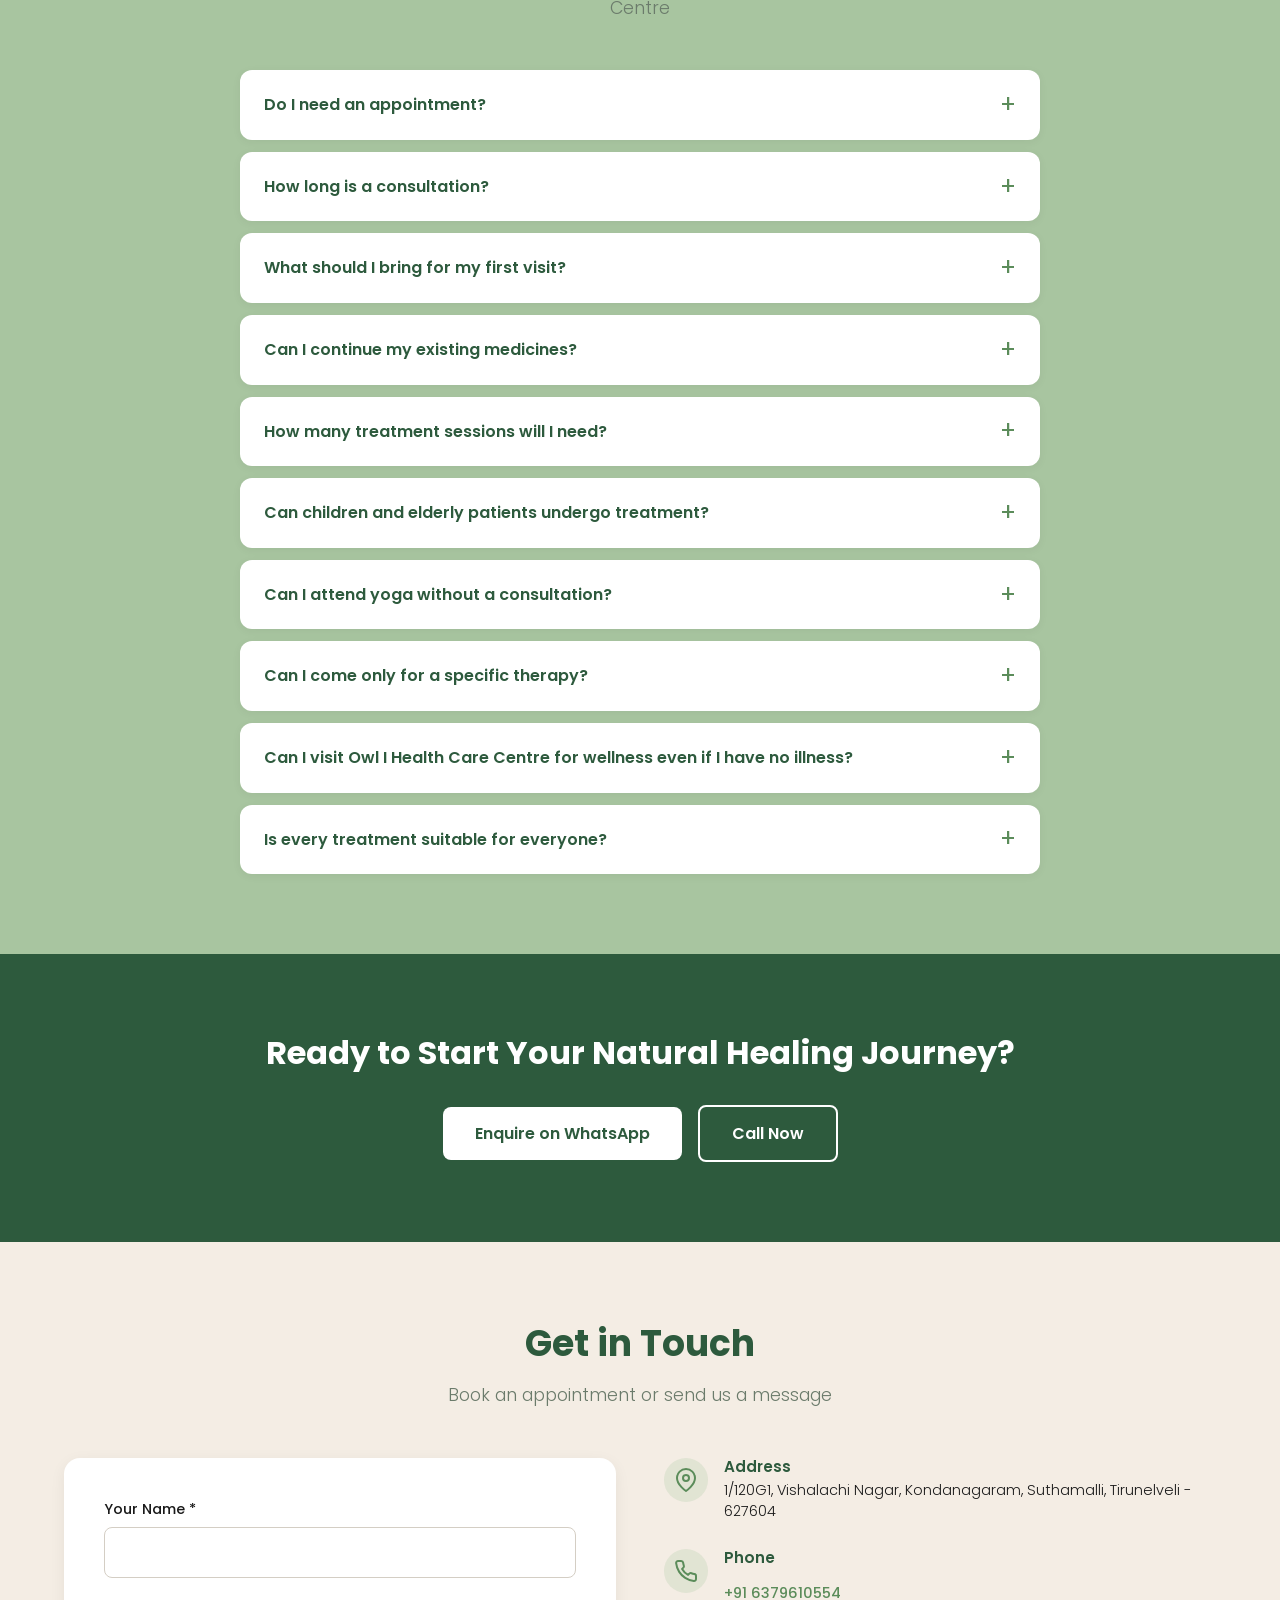
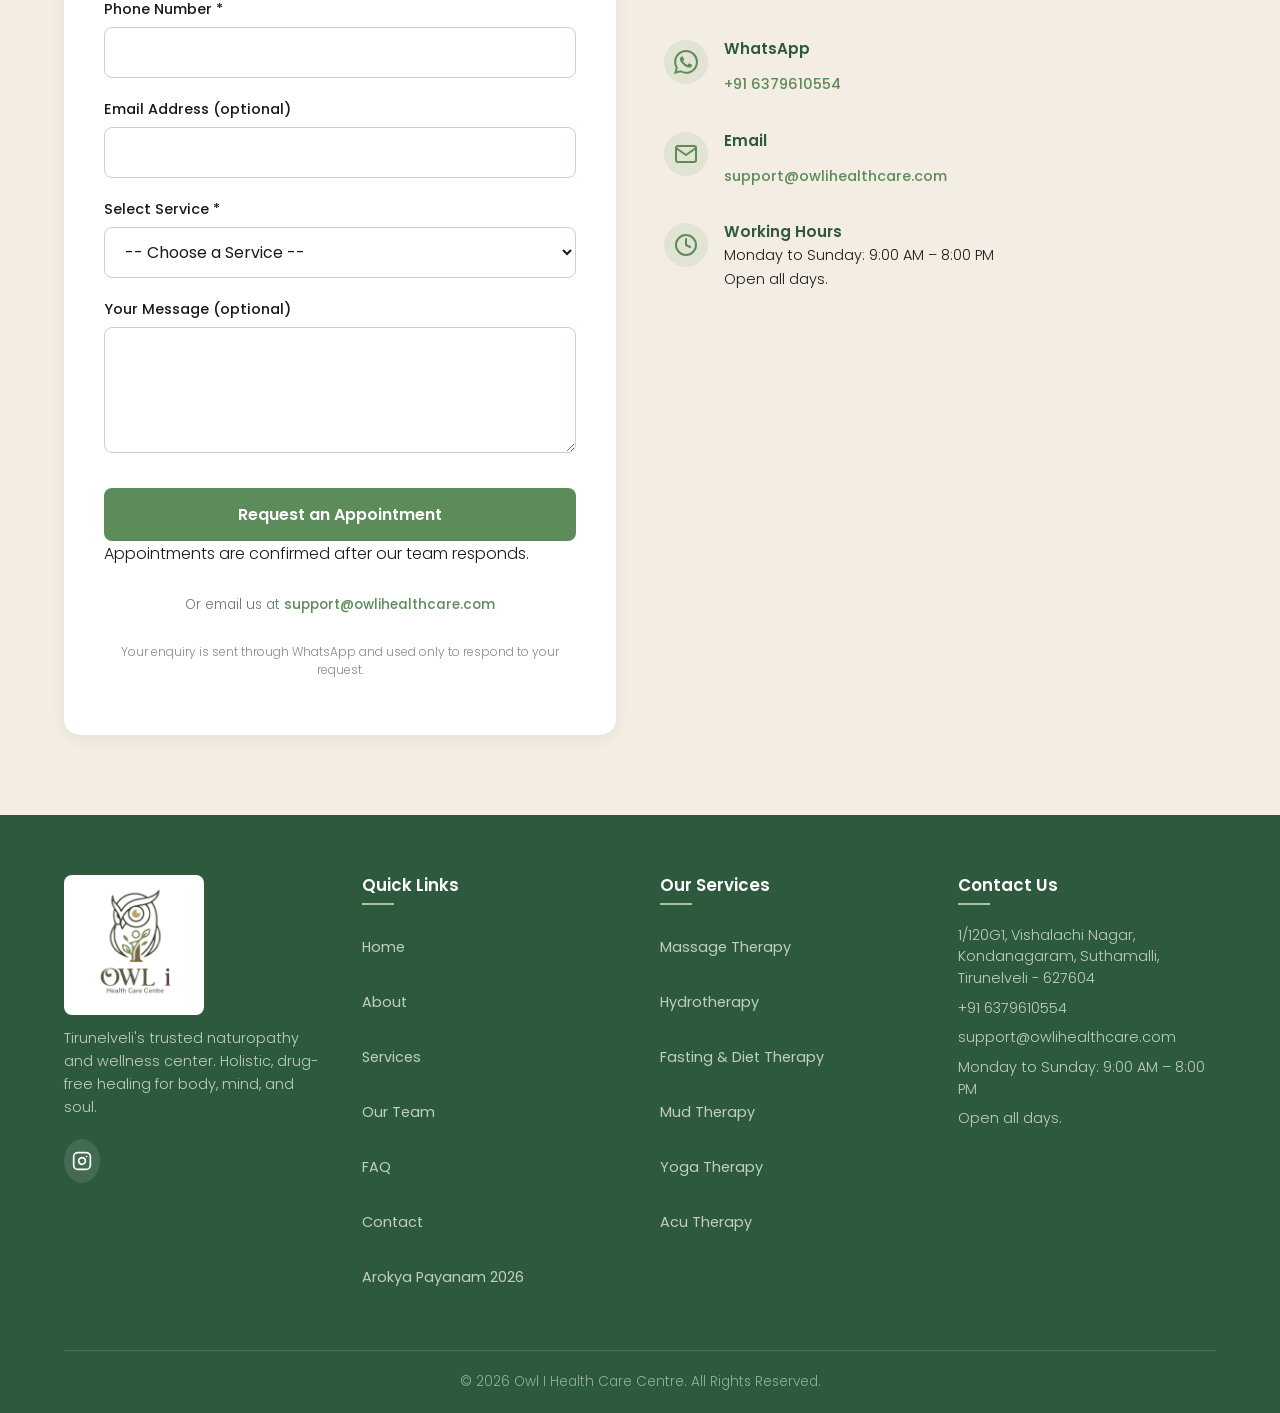
==== commit 1ff04ca4: "Audience: remove General Public count card, Students raised to 1000+ (owner correction)" ====
--- a/index.html
+++ b/index.html
@@ -1332,7 +1332,7 @@
        NOTES: Order matters — i18n.js must load before
               main.js so translations are available.
        ============================================ -->
-  <script src="js/i18n.js?v=11"></script>
+  <script src="js/i18n.js?v=12"></script>
   <script src="js/main.js"></script>
   <script src="js/testimonials.js"></script>
   <script src="js/lightbox.js"></script>
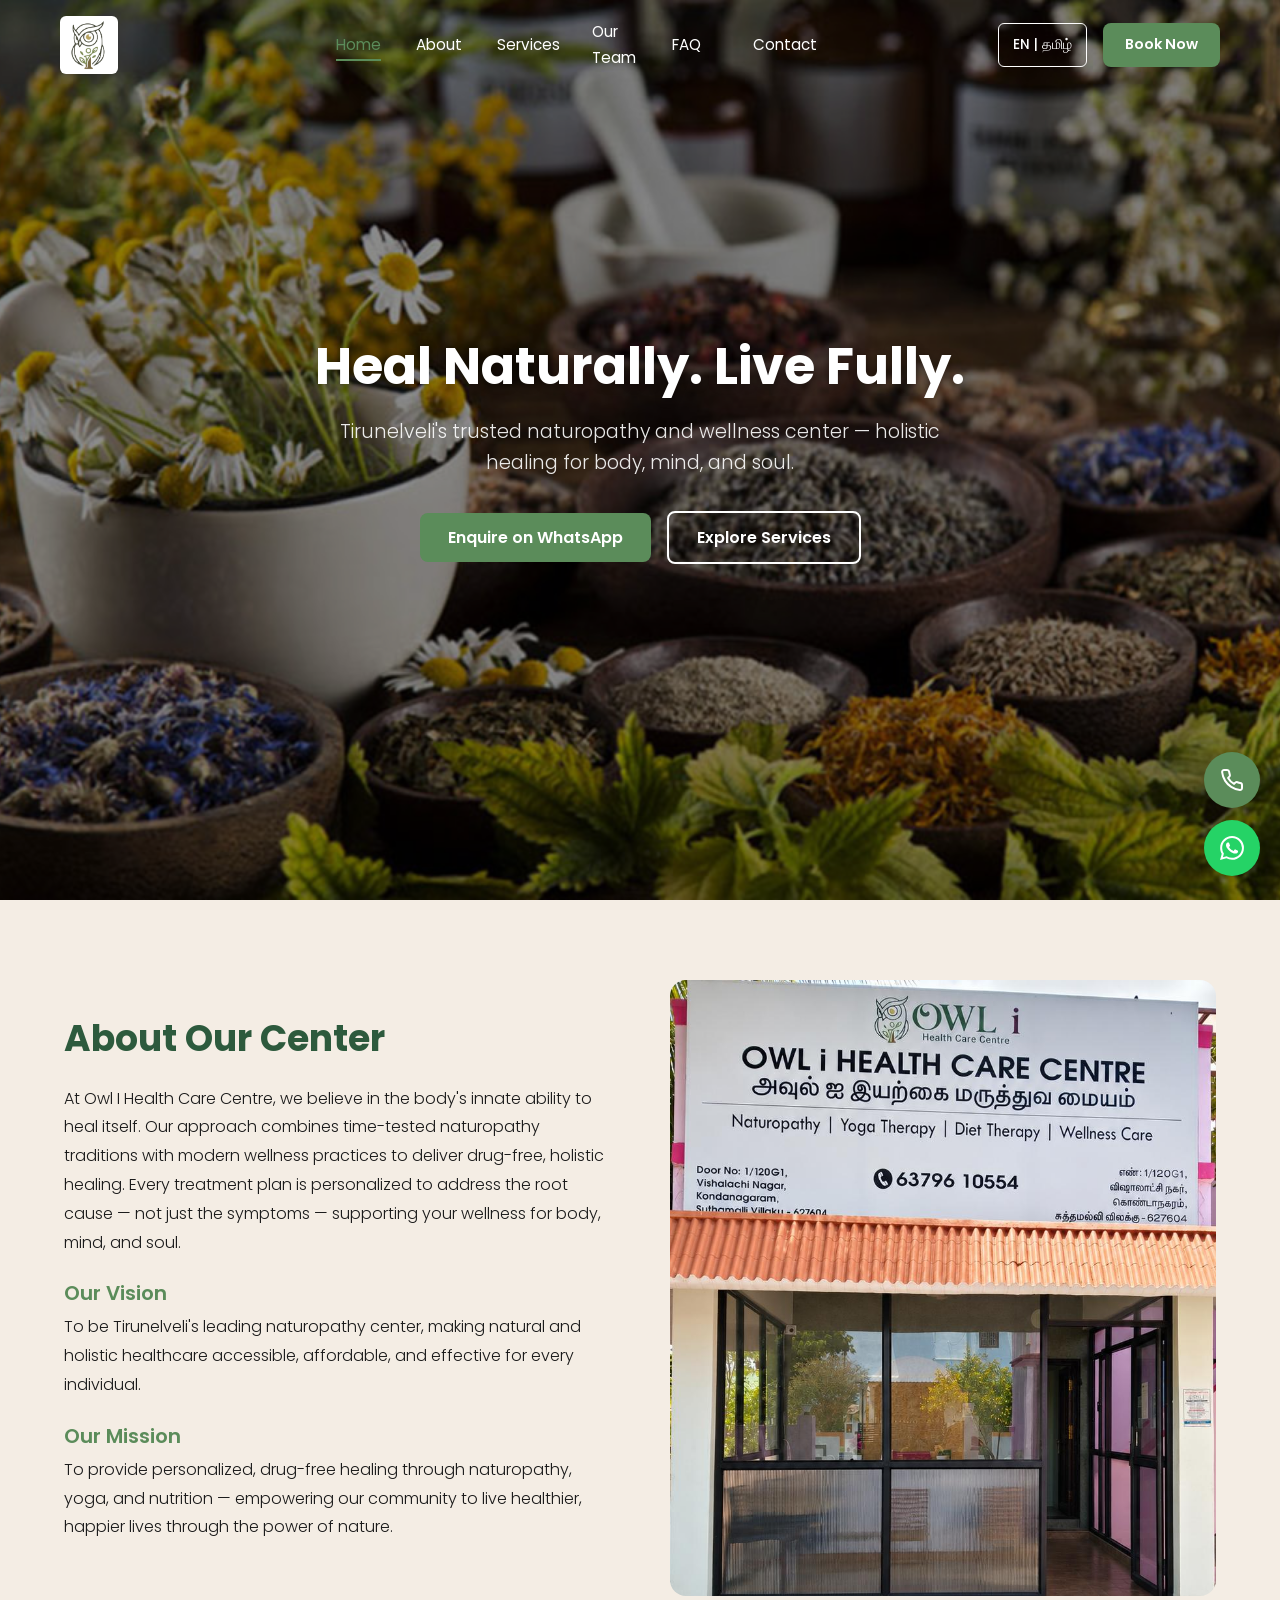
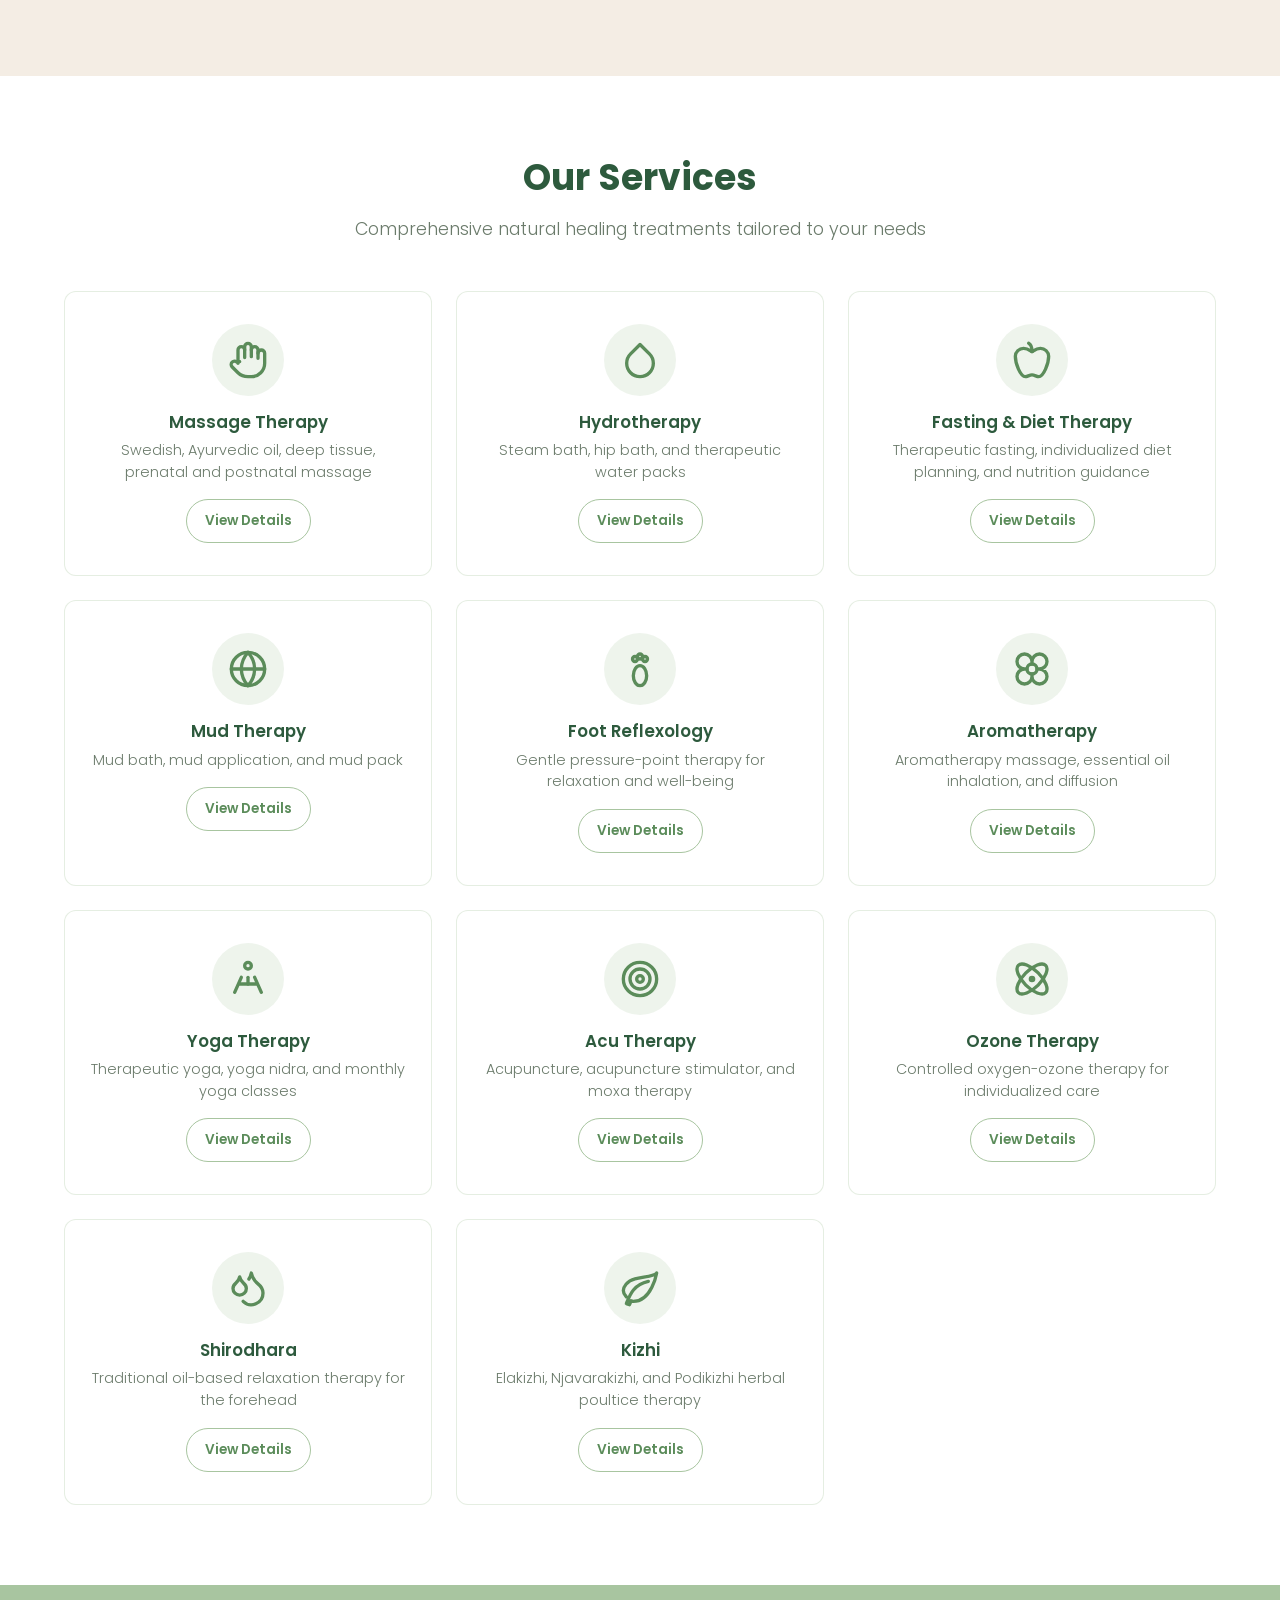
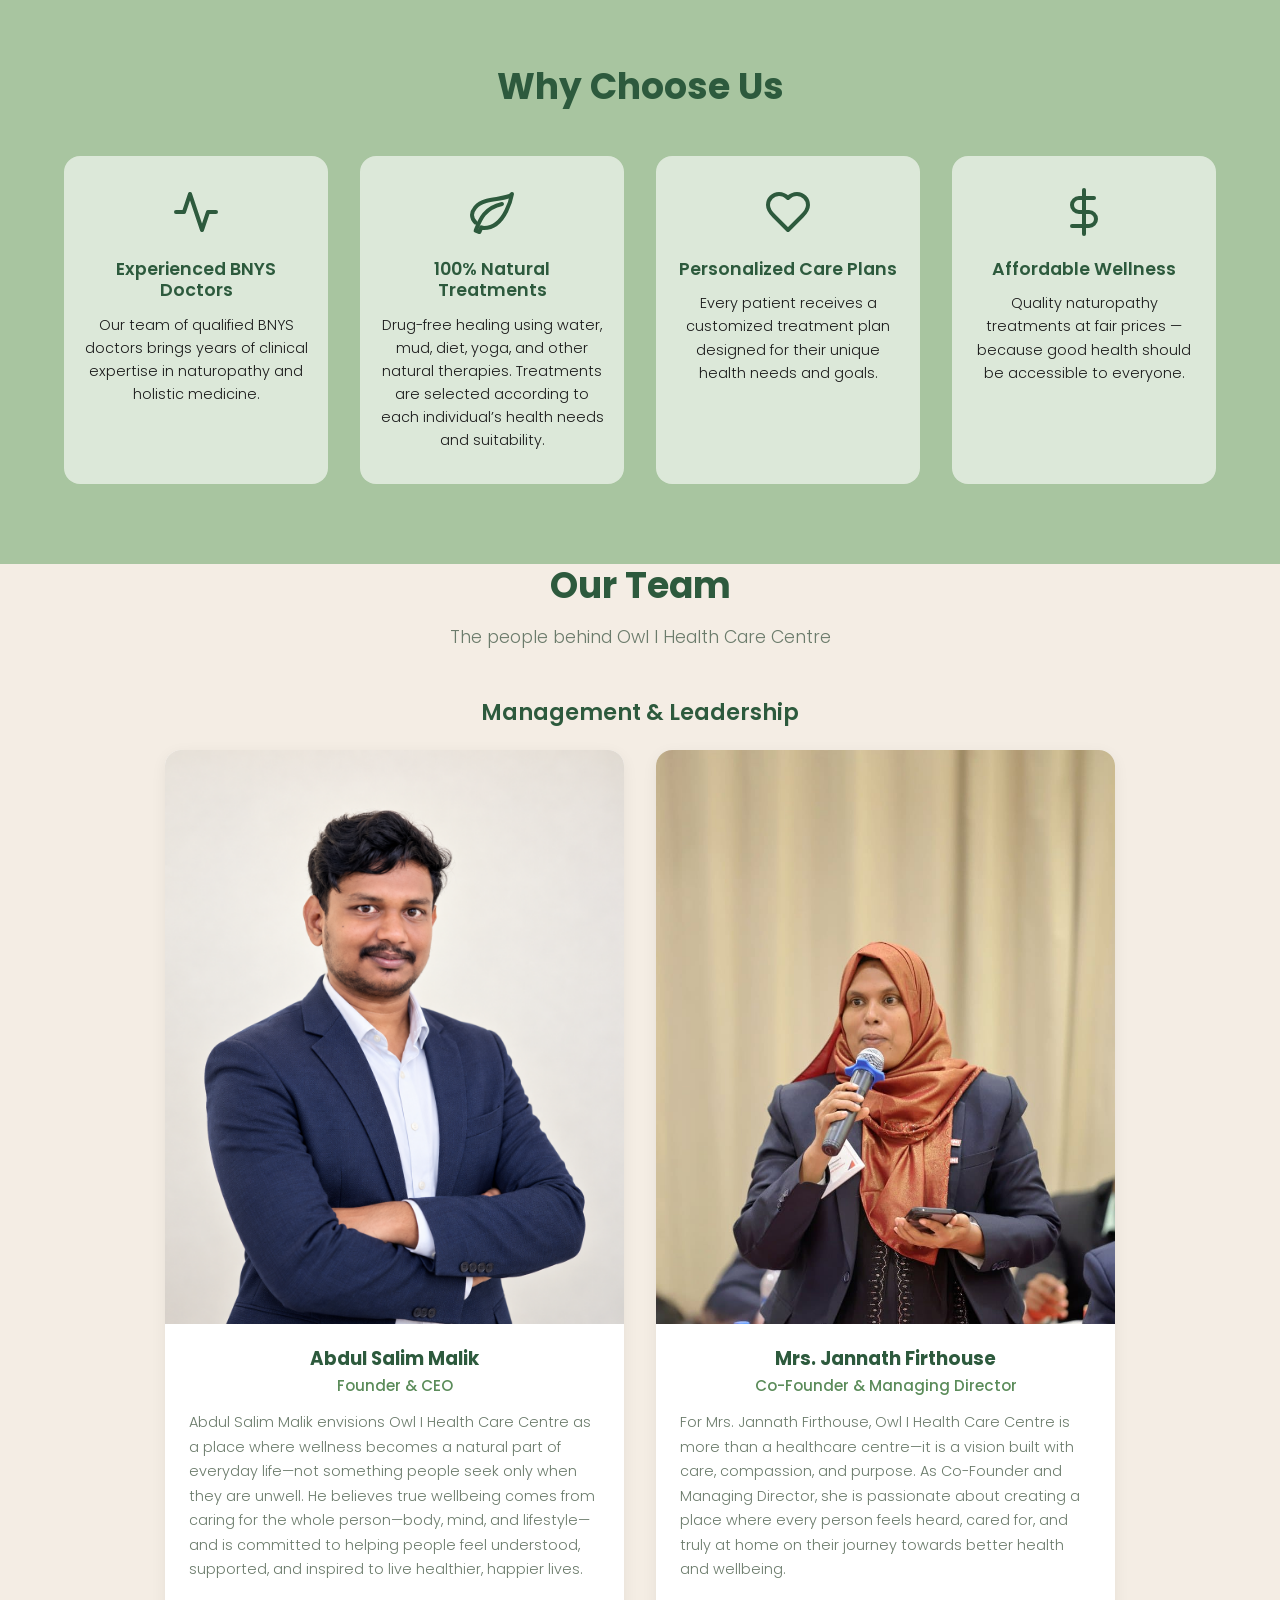
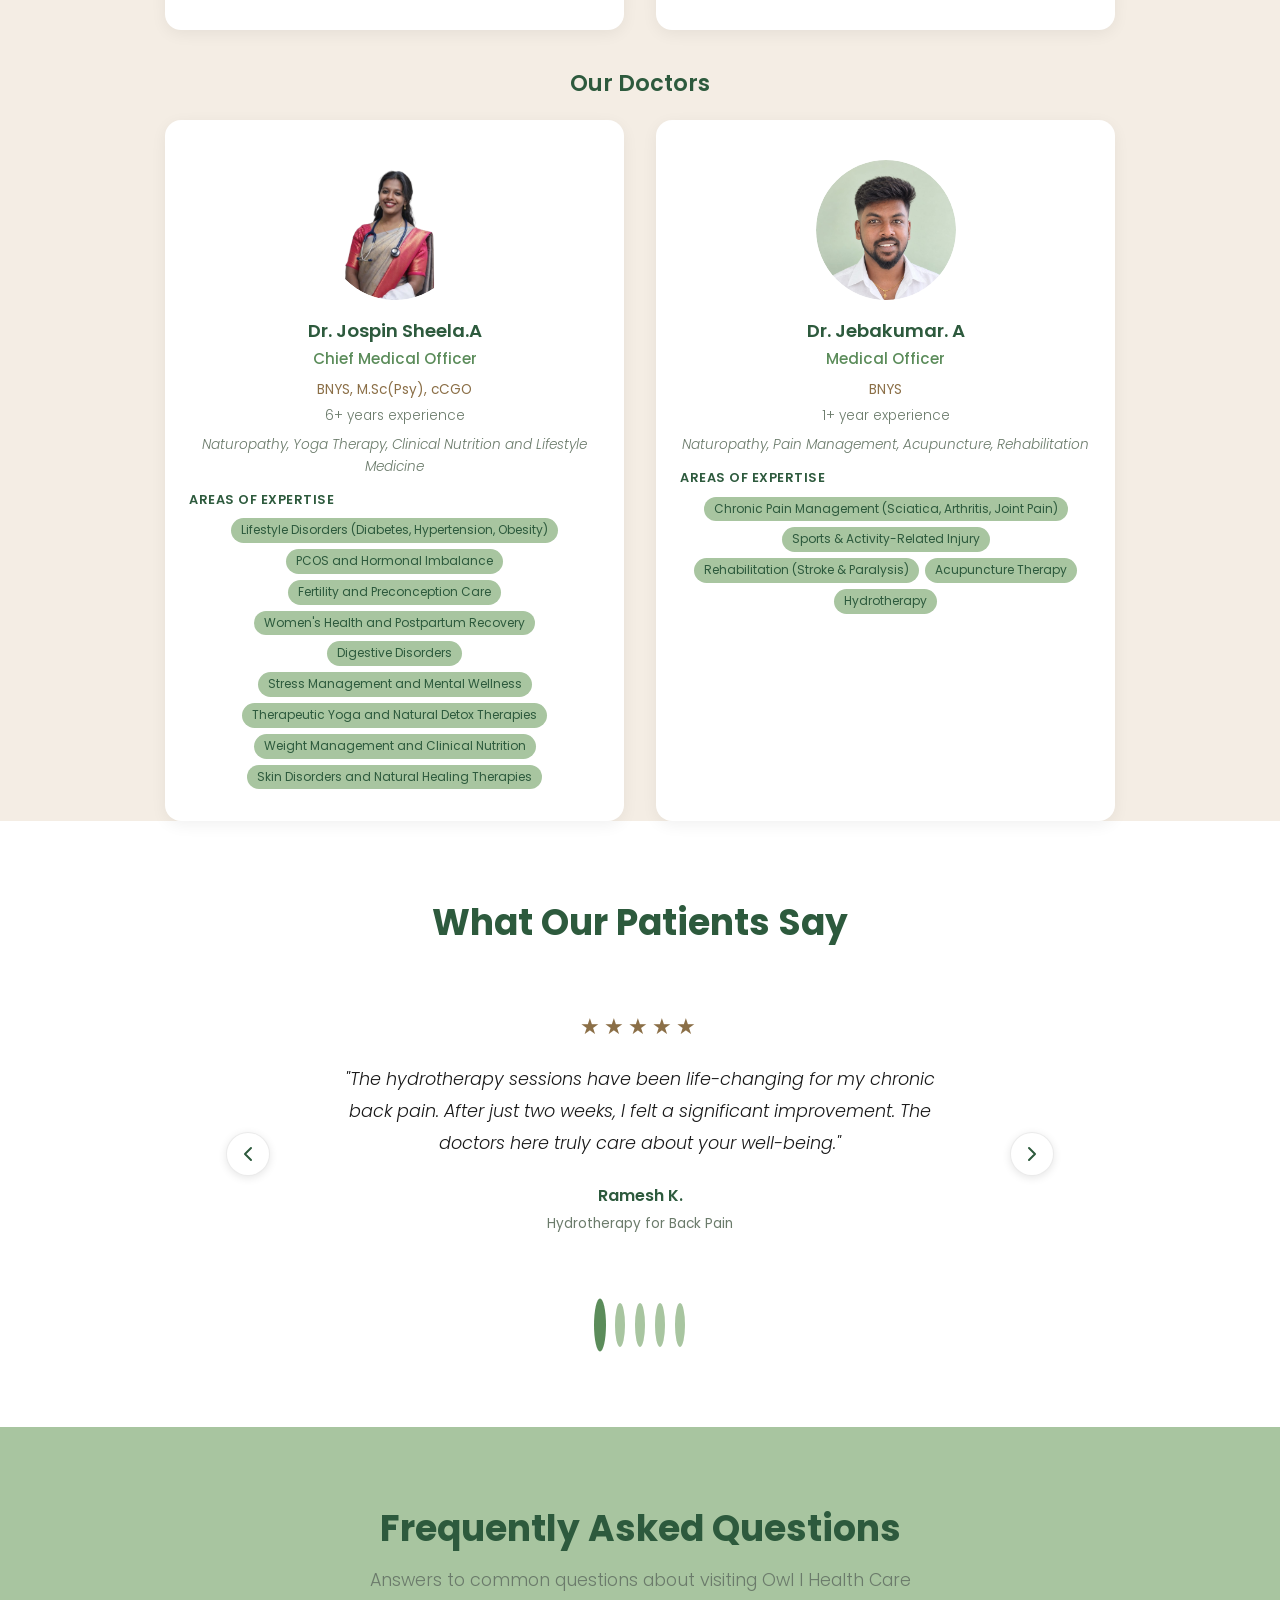
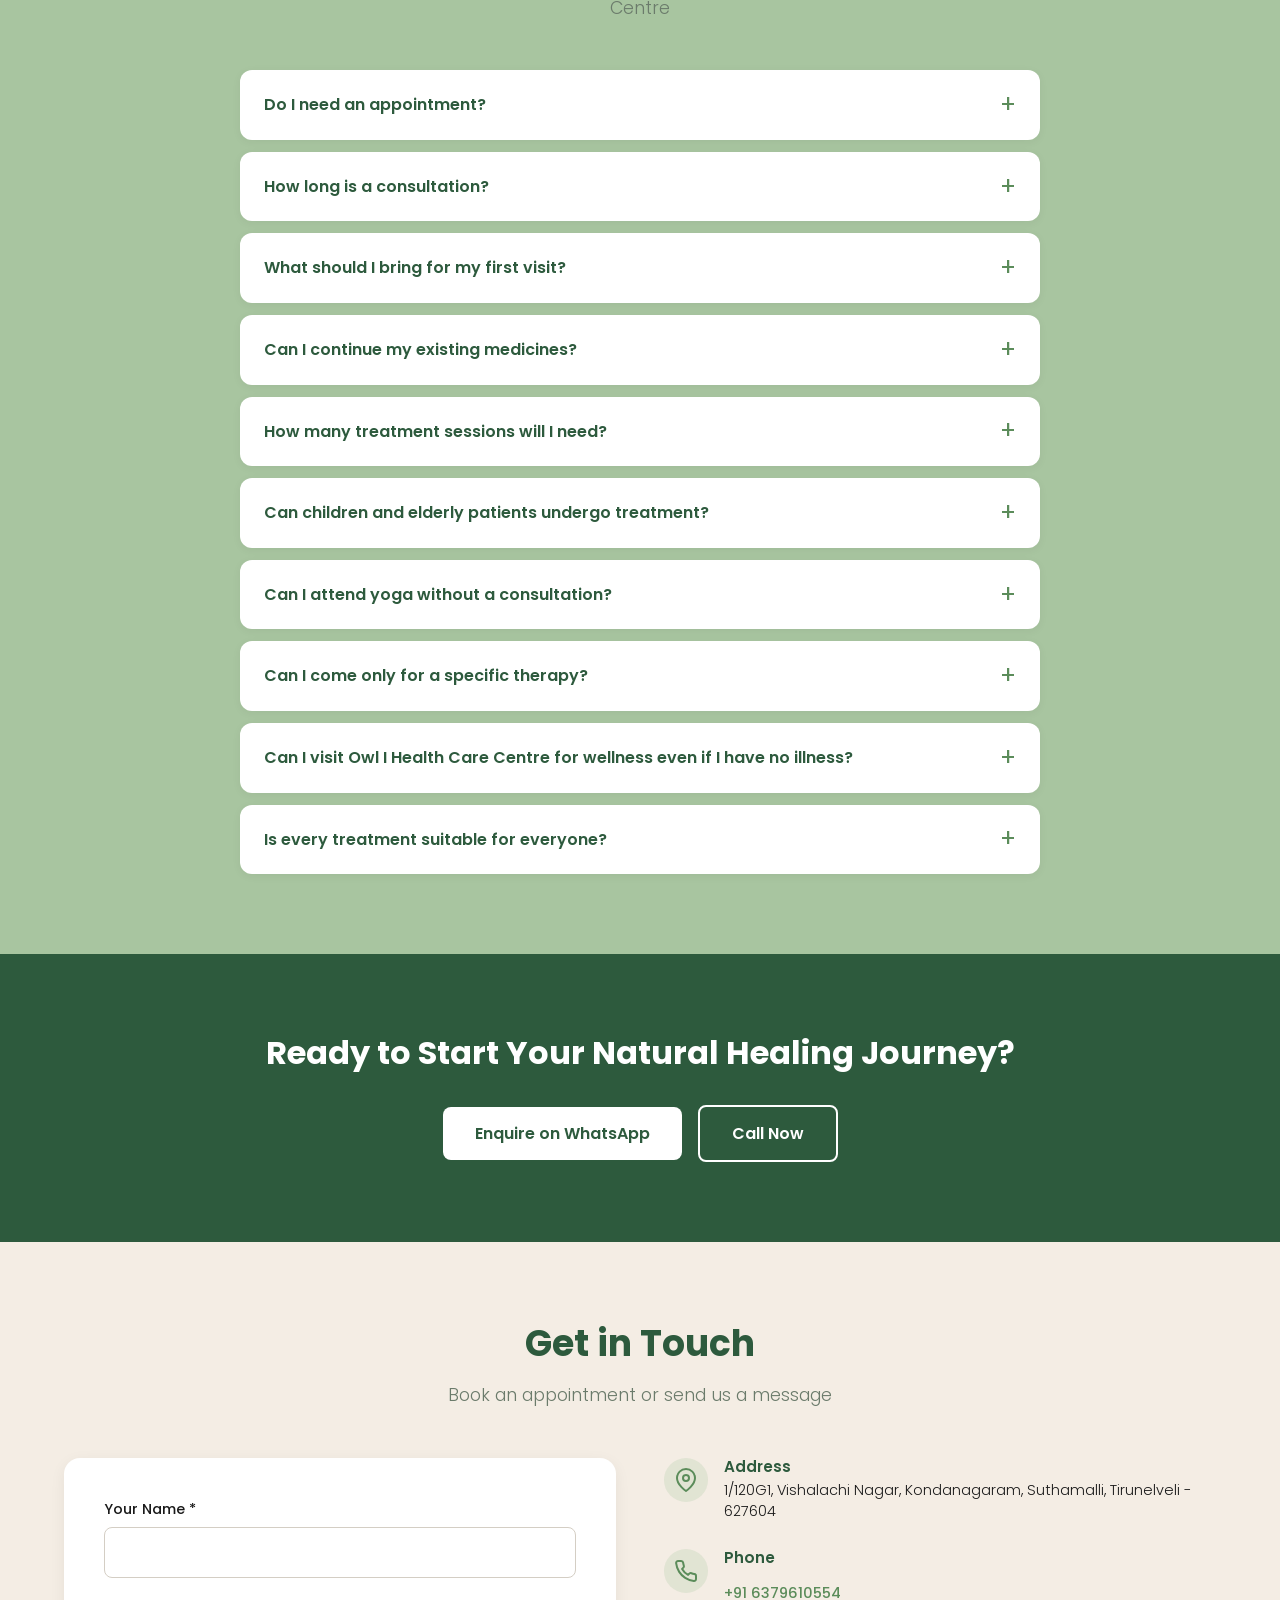
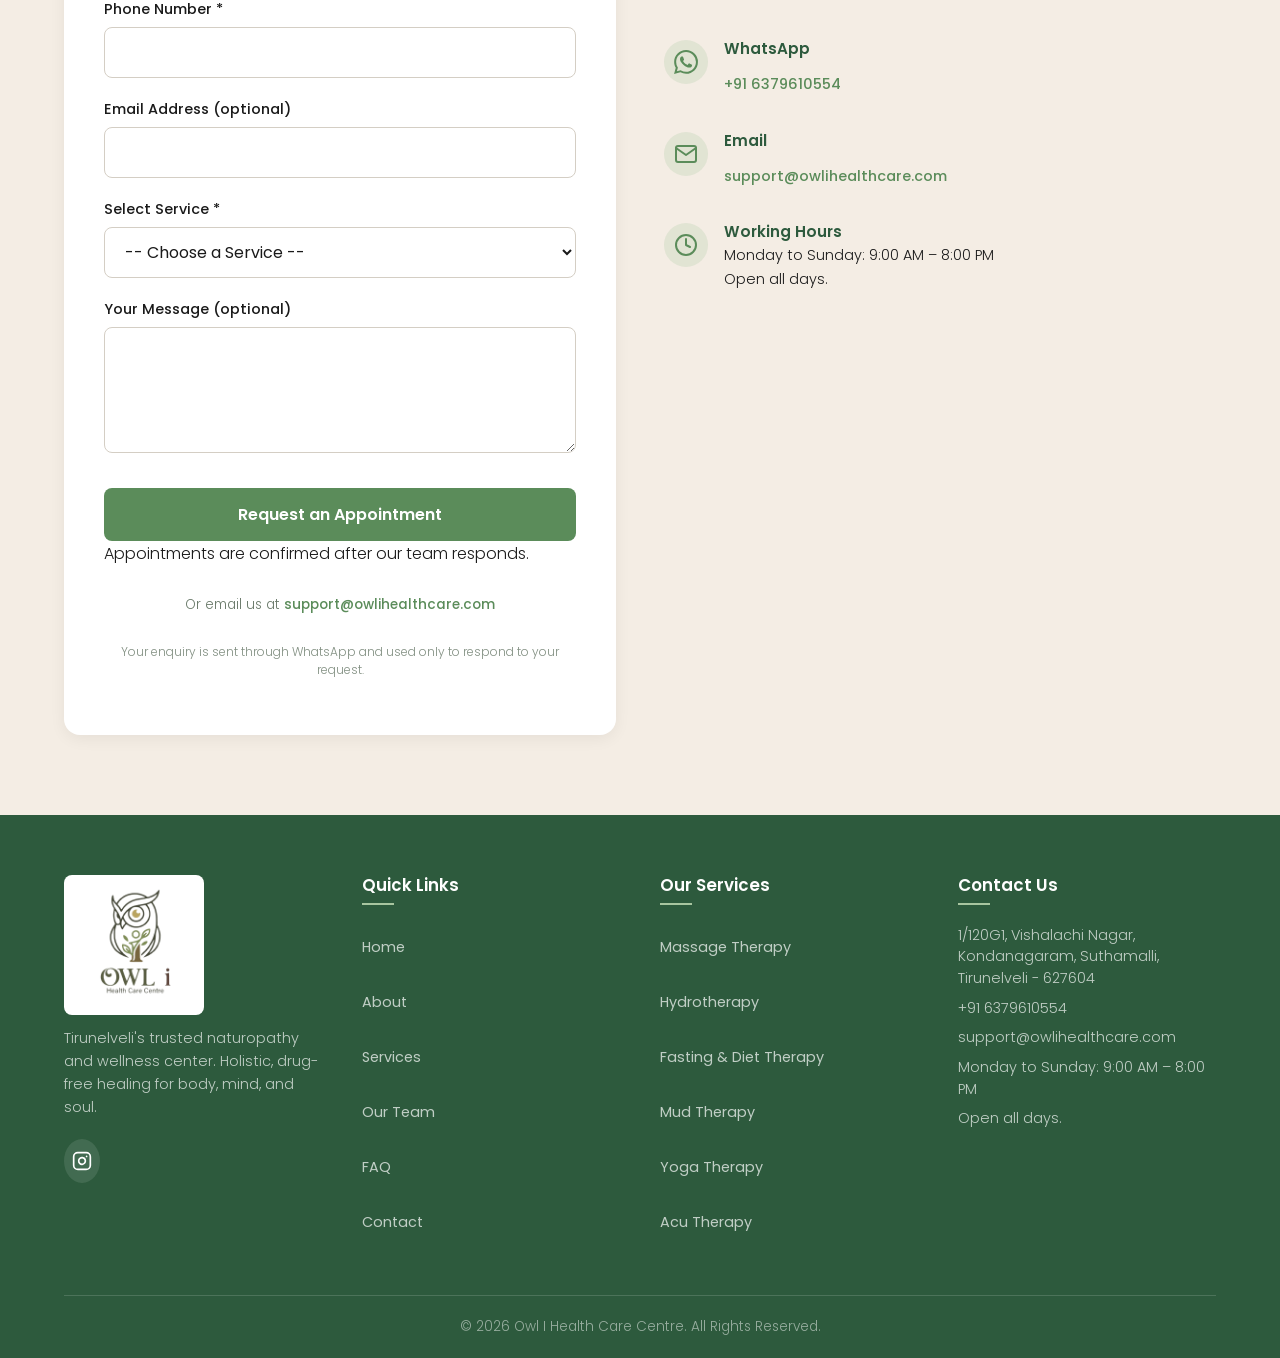
==== commit 3ee4a286: "Cancel event: hide promotion and preserve booking support" ====
--- a/index.html
+++ b/index.html
@@ -57,10 +57,6 @@
   <!-- Responsive stylesheet — media queries for mobile/tablet/desktop -->
   <link rel="stylesheet" href="css/responsive.css">
 
-  <!-- Event banner stylesheet — closable "Arokya Payanam 2026" popup (see js/event-banner.js).
-       The ?v= query string busts stale browser/CDN caches whenever this file changes —
-       bump it (e.g. v=3) any time event-banner.css is edited again. -->
-  <link rel="stylesheet" href="css/event-banner.css?v=2">
 
   <!-- ============================================
        STRUCTURED DATA (JSON-LD)
@@ -163,9 +159,6 @@
             <span>EN | தமிழ்</span>
           </button>
 
-          <!-- Event link — distinct accent color so it stands out from Book Now -->
-          <a href="events/" class="btn btn-event nav-event" data-i18n="ev_nav_event">Arokya Payanam 2026</a>
-
           <!-- Book Now CTA — scrolls to contact/booking section -->
           <a href="#contact" class="btn btn-primary nav-cta" data-i18n="nav_book_now">Book Now</a>
         </div>
@@ -218,17 +211,6 @@
             <!-- Explore Services scrolls down to services section -->
             <a href="#services" class="btn btn-secondary" data-i18n="hero_cta_explore">Explore Services</a>
 
-            <!-- Links to the Arokya Payanam 2026 event page (events/index.html) —
-                 a persistent way to reach it besides the closable popup/nav link -->
-            <a href="events/" class="btn btn-event">
-              <svg width="16" height="16" viewBox="0 0 24 24" fill="none" stroke="currentColor" stroke-width="2" stroke-linecap="round" stroke-linejoin="round" aria-hidden="true">
-                <rect x="3" y="4" width="18" height="18" rx="2" ry="2"/>
-                <line x1="16" y1="2" x2="16" y2="6"/>
-                <line x1="8" y1="2" x2="8" y2="6"/>
-                <line x1="3" y1="10" x2="21" y2="10"/>
-              </svg>
-              <span data-i18n="hero_cta_event">Arokya Payanam 2026</span>
-            </a>
           </div>
         </div>
       </div>
@@ -1212,7 +1194,6 @@
             <li><a href="#team" data-i18n="nav_team">Our Team</a></li>
             <li><a href="#faq" data-i18n="nav_faq">FAQ</a></li>
             <li><a href="#contact" data-i18n="nav_contact">Contact</a></li>
-            <li><a href="events/" data-i18n="ev_nav_event">Arokya Payanam 2026</a></li>
           </ul>
         </div>
 
@@ -1292,40 +1273,6 @@
   </div>
 
   <!-- ============================================
-       EVENT BANNER: AROKYA PAYANAM 2026
-       PURPOSE: Centered popup announcement that appears shortly
-                after the homepage loads, with the event logo,
-                supporting text, and a button to the /events/ page.
-                Hidden until js/event-banner.js reveals it;
-                visitors can close it with the × button, by clicking
-                the dark backdrop, or by pressing Escape.
-       NOTES: - The status pill follows the registration mode from
-                js/event-config.js: "Registration opens soon" (closed /
-                preview) or "Registration open" (open). Preview shows
-                the event's progress without opening payments.
-              - To remove the banner, delete this whole block.
-       ============================================ -->
-  <div id="event-banner" class="event-modal-overlay" hidden>
-    <div class="event-modal" role="dialog" aria-modal="true" aria-labelledby="event-modal-title">
-      <button type="button" id="event-banner-close" class="event-modal-close" aria-label="Close">
-        <svg width="20" height="20" viewBox="0 0 24 24" fill="none" stroke="currentColor" stroke-width="2.2" stroke-linecap="round" aria-hidden="true">
-          <line x1="18" y1="6" x2="6" y2="18"/>
-          <line x1="6" y1="6" x2="18" y2="18"/>
-        </svg>
-      </button>
-
-      <span class="event-modal-status" data-reg-soon="ev_banner_status_soon" data-reg-preview="ev_banner_status_preview" data-reg-open="ev_banner_status_open" data-i18n="ev_banner_status_soon">Registration opens soon</span>
-
-      <img src="images/events/arokya-payanam-logo.webp" alt="Arokya Payanam 2026" class="event-modal-logo" width="1238" height="706">
-
-      <h2 id="event-modal-title" class="sr-only" data-i18n="ev_banner_title">Arokya Payanam 2026</h2>
-      <p class="event-modal-text" data-i18n="ev_banner_text">Yoga &amp; Naturopathy conference · 15 Nov 2026 · Kadayam, Tirunelveli</p>
-
-      <a href="events/" class="btn btn-primary event-modal-cta" data-i18n="ev_banner_cta">View event details →</a>
-    </div>
-  </div>
-
-  <!-- ============================================
        JAVASCRIPT FILES
        PURPOSE: Loaded at the end of <body> so the
                 HTML is fully parsed before scripts run.
@@ -1338,10 +1285,6 @@
   <script src="js/lightbox.js"></script>
   <script src="js/contact.js"></script>
   <script src="js/treatment-details.js"></script>
-  <!-- Event: registration state (js/event-config.js) + closable banner.
-       ?v= busts stale caches — bump it any time these files are edited again. -->
-  <script src="js/event-config.js?v=8"></script>
-  <script src="js/event-banner.js?v=2"></script>
 
 </body>
 </html>
